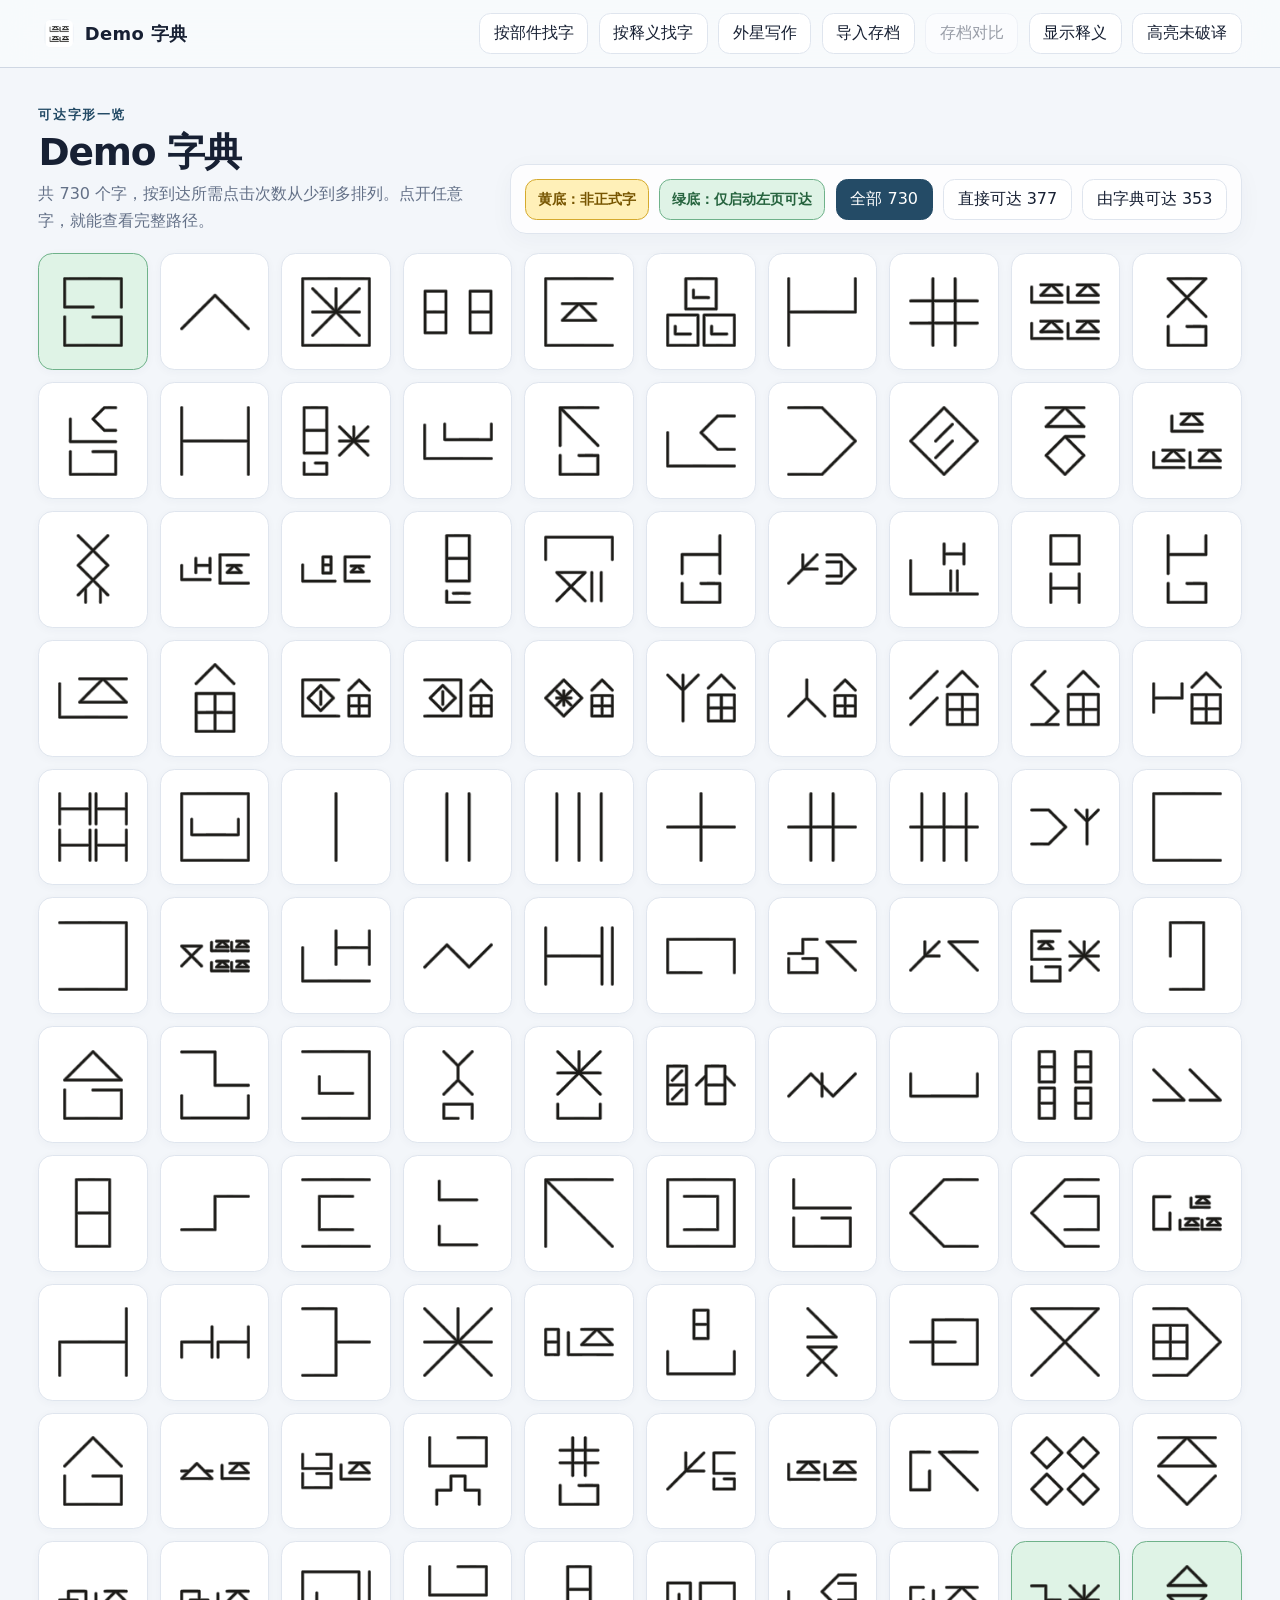
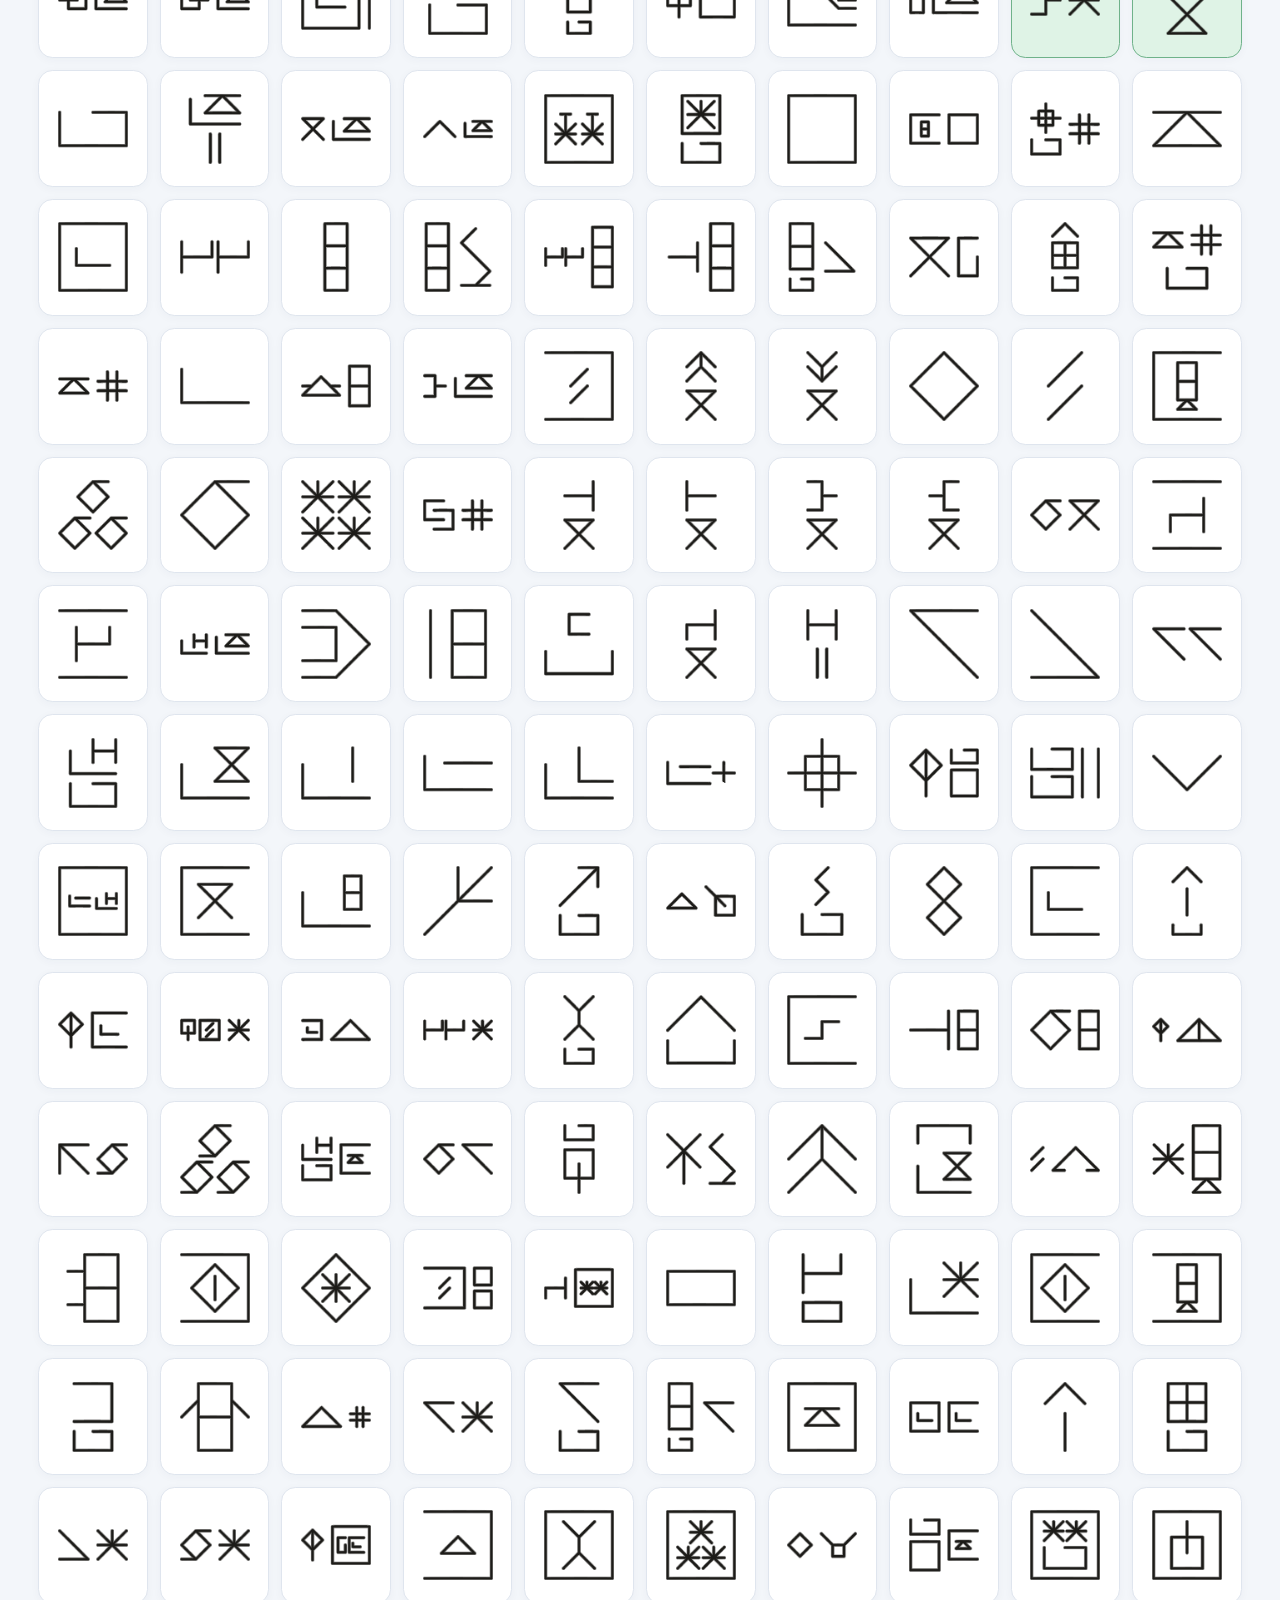
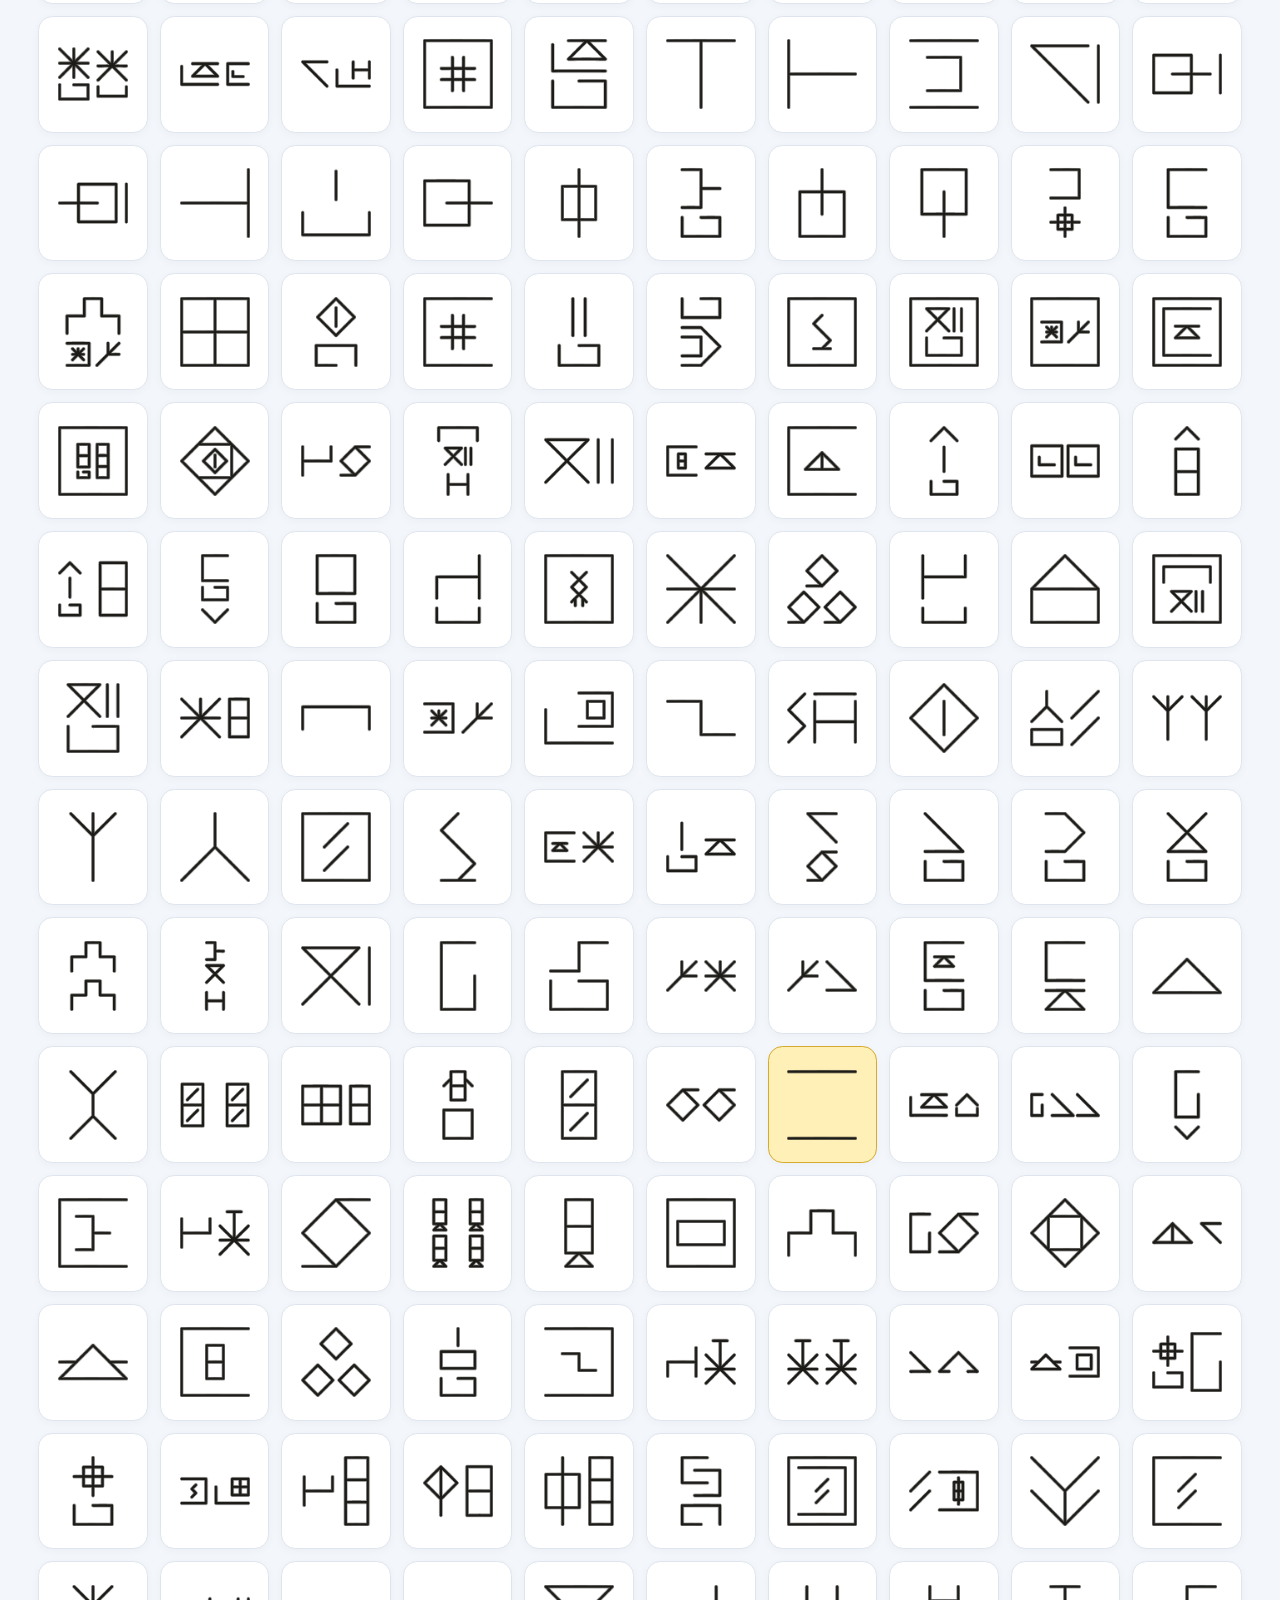
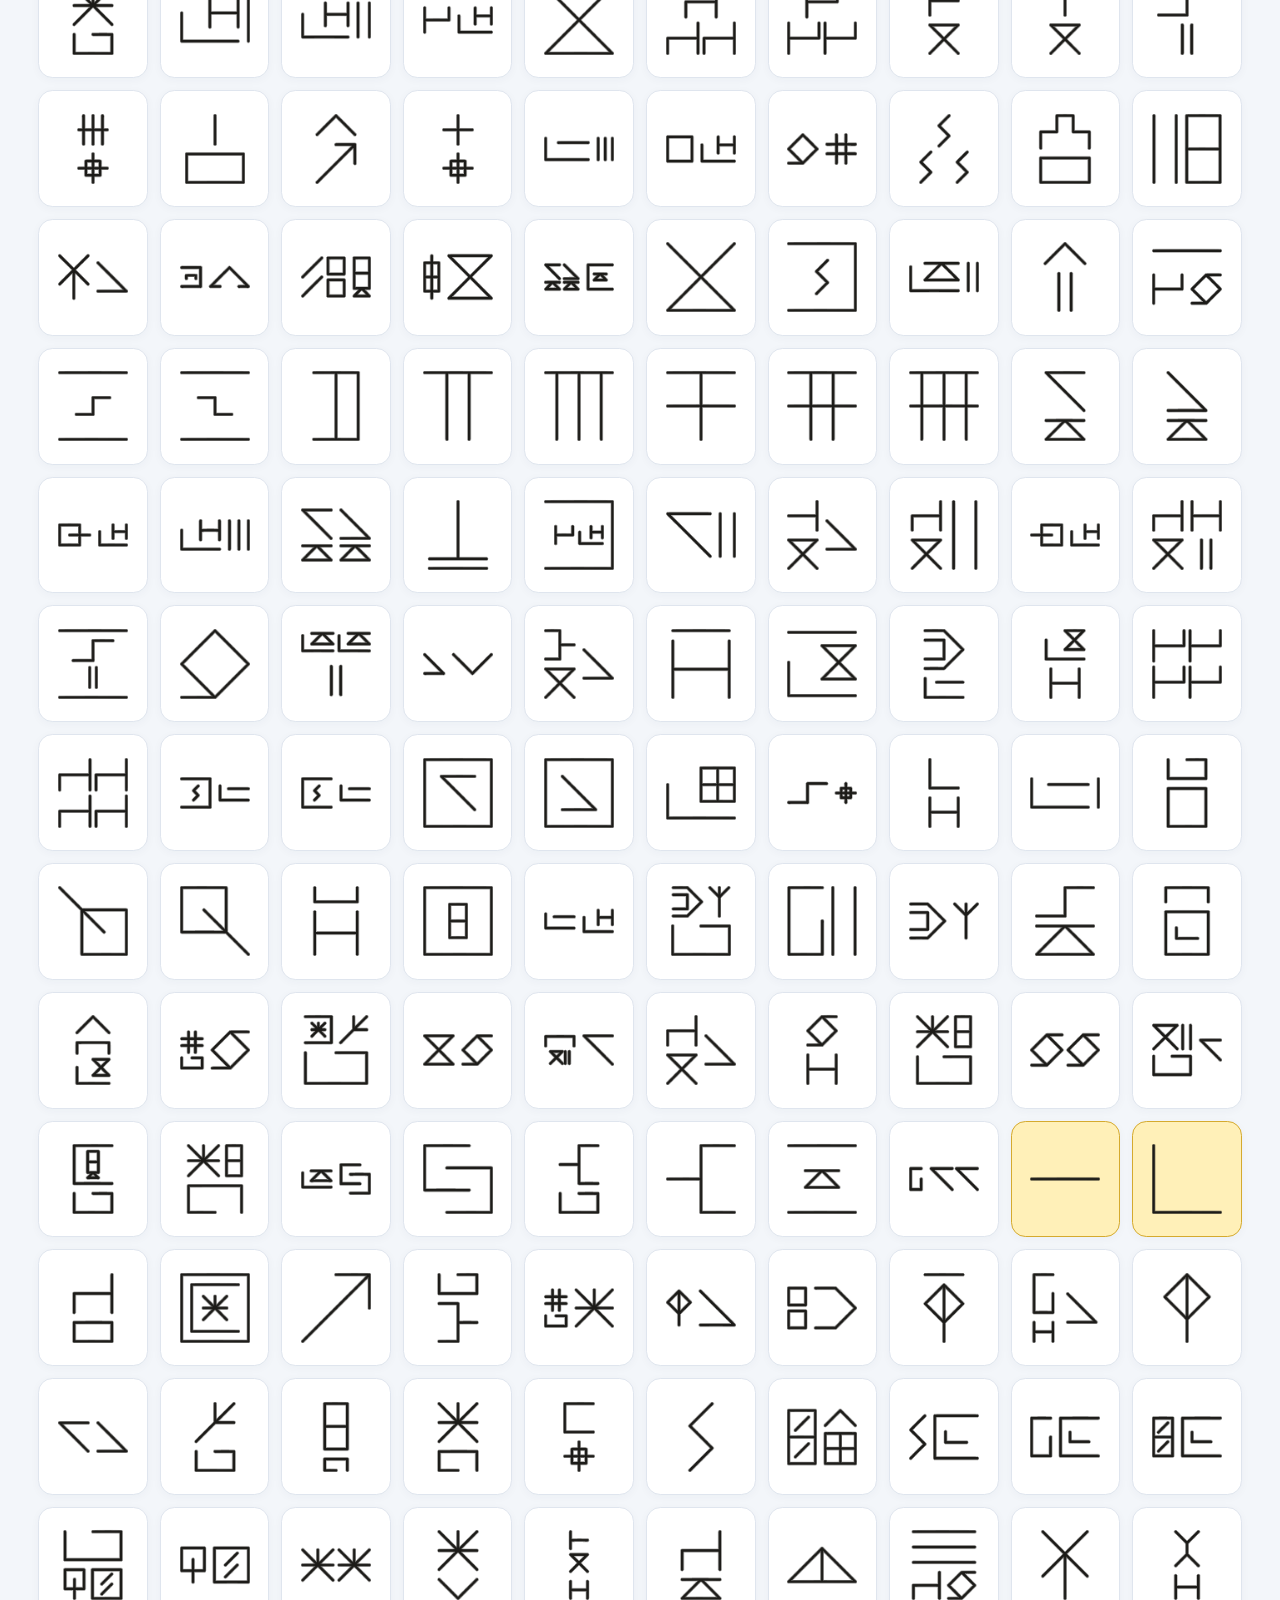
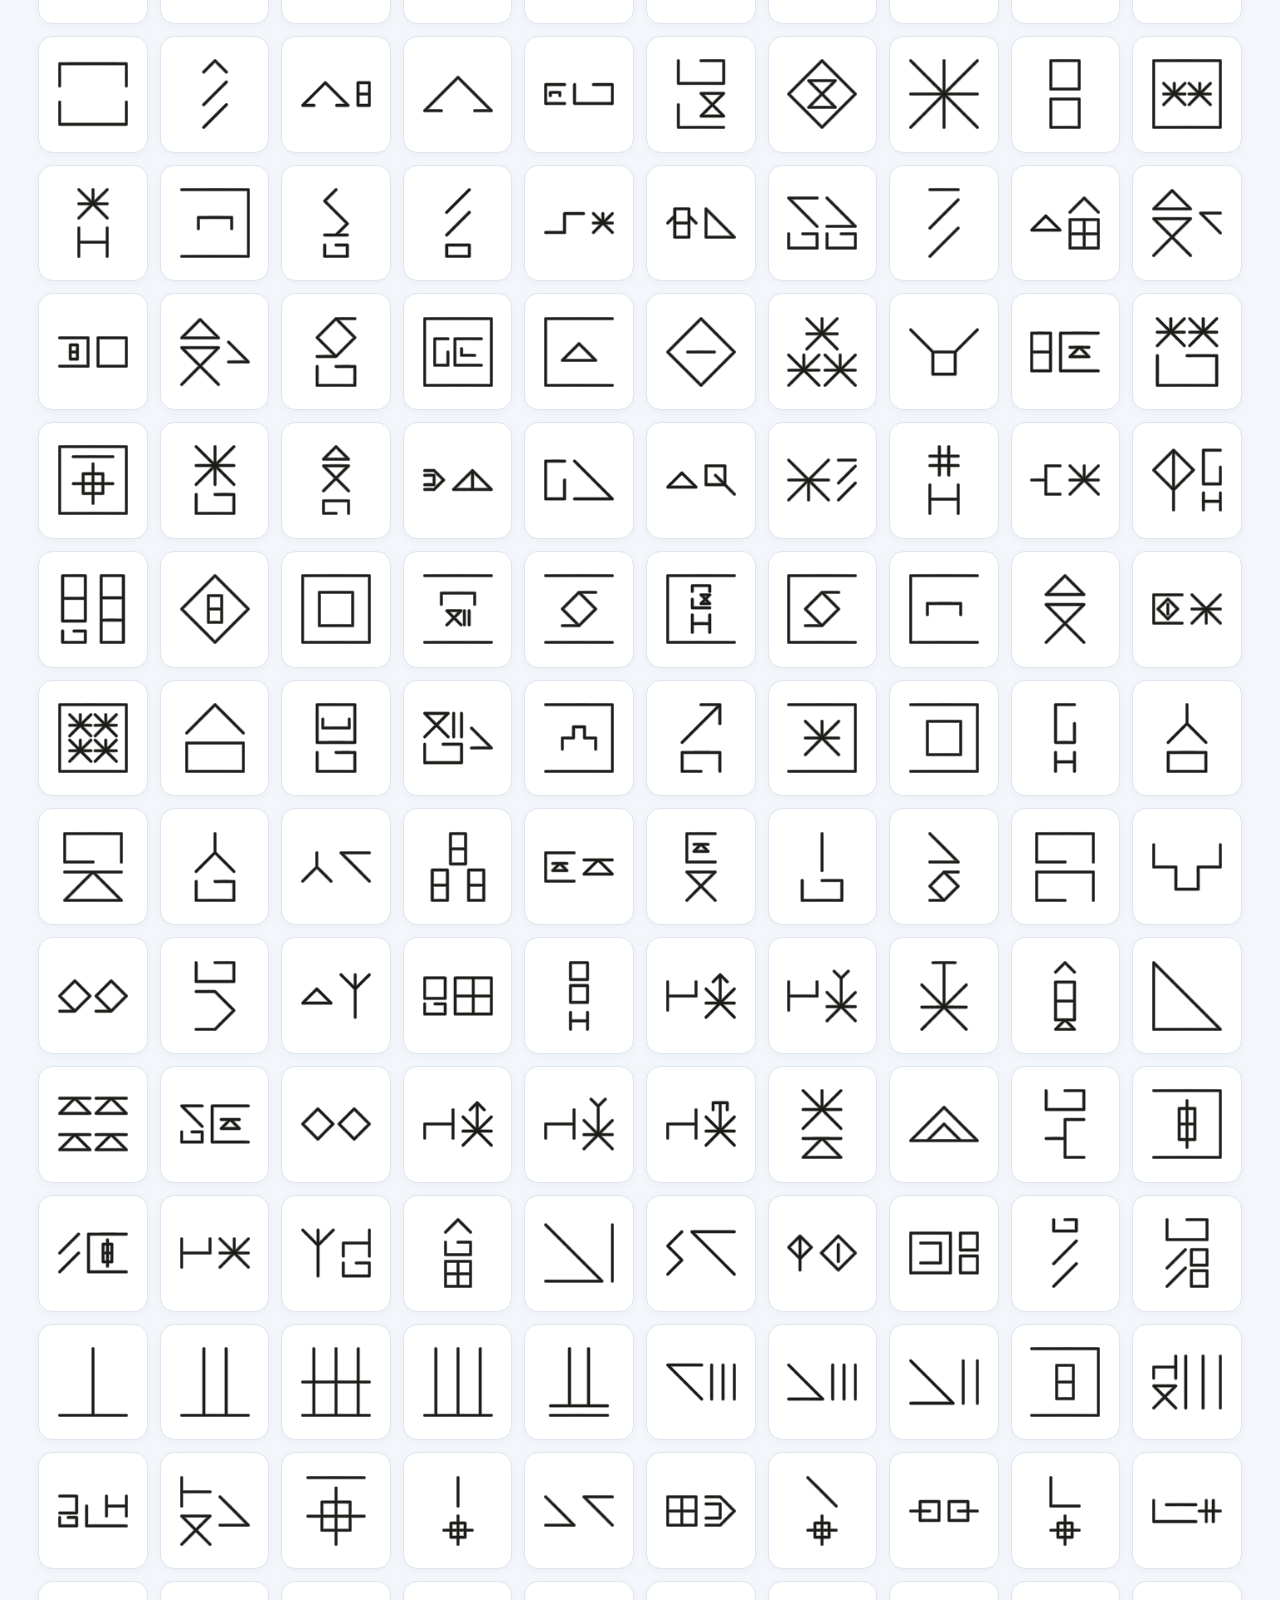
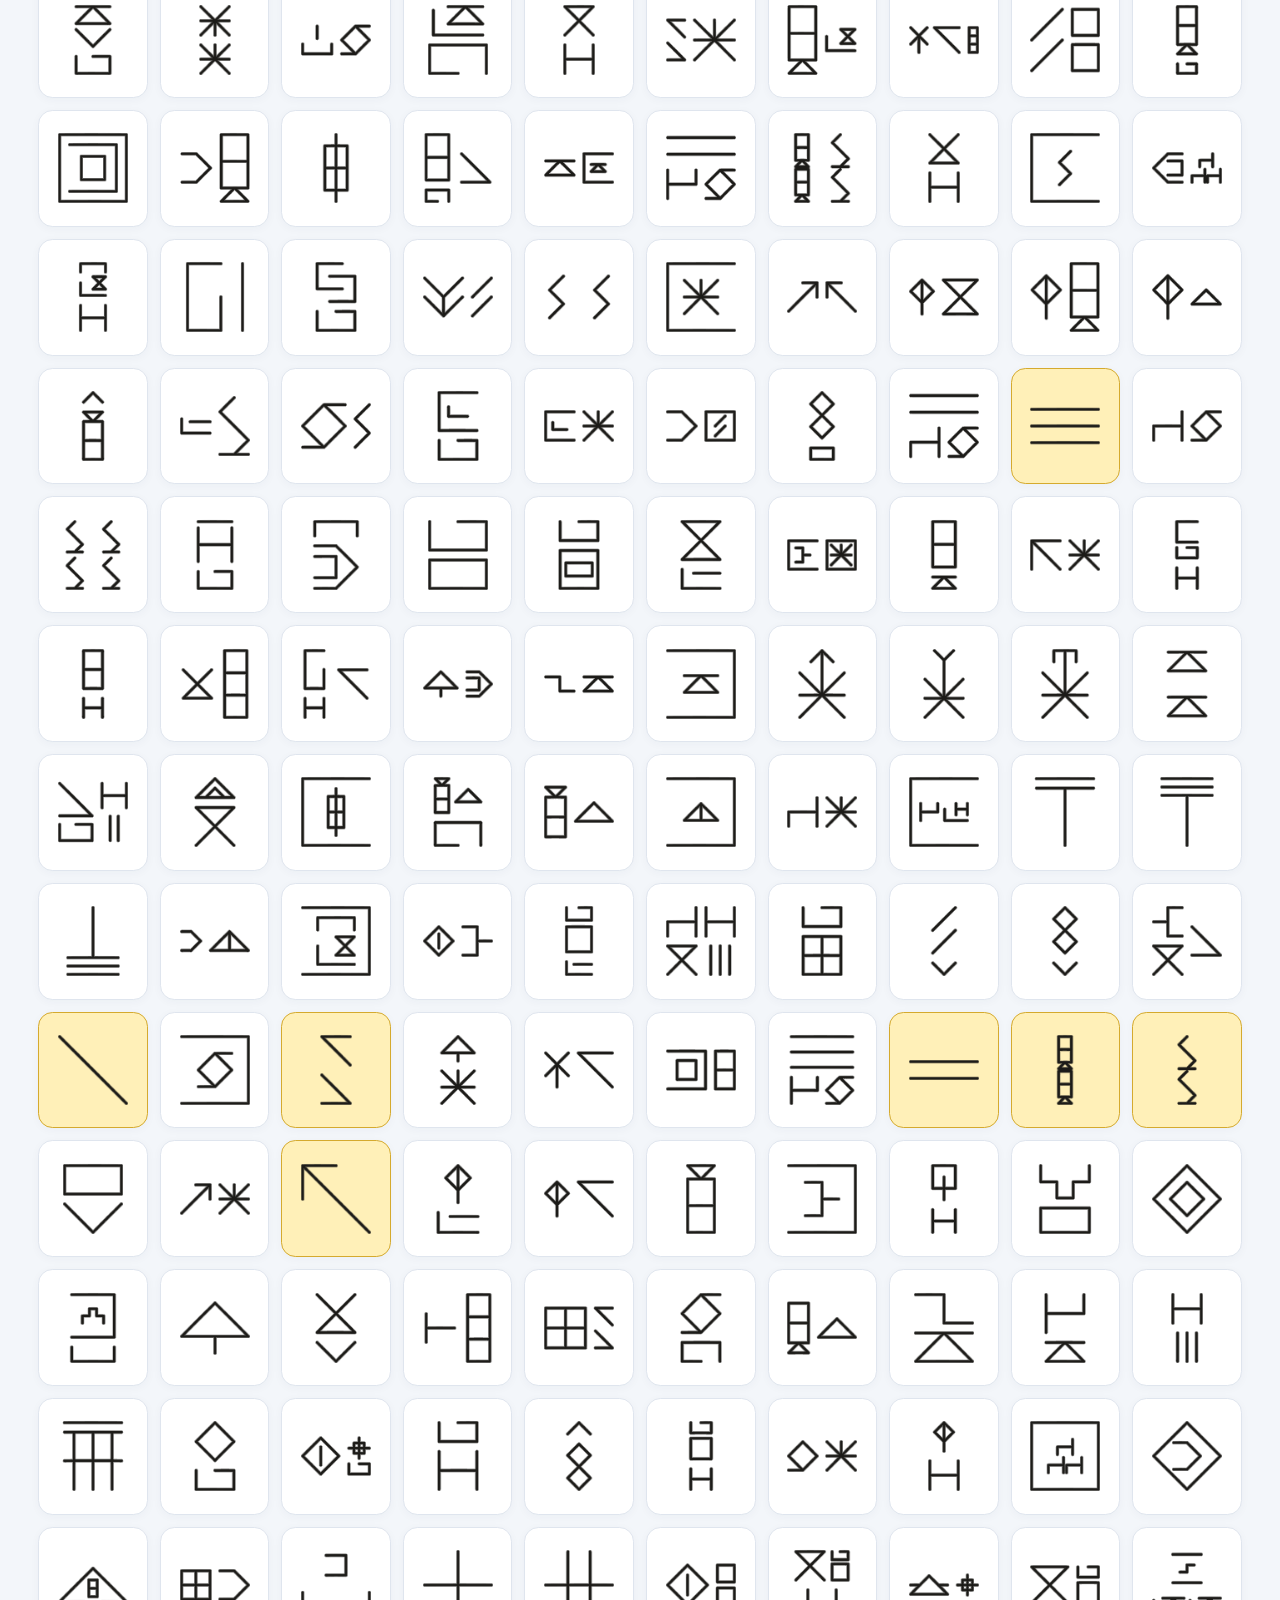
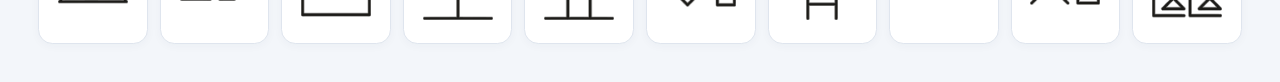
==== index.html @ 5db13fe7 "Remove obsolete dictionary notice from reachable glyph routes" ====
<!doctype html>
<html lang="zh-CN">
  <head>
    <meta charset="utf-8">
    <meta name="viewport" content="width=device-width, initial-scale=1">
    <meta name="theme-color" content="#172033">
    <meta name="description" content="浏览 Demo 中可达的字形，并查看到达每个字典页的完整点击路径。">
    <title>Demo 字典</title>
    <link rel="icon" type="image/png" href="icon.png">
    <link rel="stylesheet" href="styles.css?v=071b9f0adee3">
    <script src="app.js?v=7b1e9d6d6e0d" defer></script>
  </head>
  <body>
    <header class="app-bar">
      <button class="brand" type="button" data-action="home" aria-label="返回首页">
        <img class="brand-icon" src="icon.png" alt="" aria-hidden="true">
        <span>Demo 字典</span>
      </button>
      <div id="top-actions" class="top-actions" aria-label="页面导航"></div>
    </header>
    <section id="save-profile-controls" class="save-profile-controls" aria-label="存档选择与对比" hidden></section>
    <main id="app" tabindex="-1">
      <section class="loading-card" aria-live="polite">
        <span class="loading-mark" aria-hidden="true"></span>
        <div>
          <h1>正在整理字形</h1>
          <p>稍等一下，字典马上就好。</p>
        </div>
      </section>
    </main>
    <div id="live" class="visually-hidden" aria-live="polite"></div>
  </body>
</html>
---- styles.css ----
:root {
  color-scheme: light;
  --bg: #f3f6fa;
  --panel: #ffffff;
  --panel-subtle: #f8fafc;
  --ink: #172033;
  --muted: #637087;
  --line: #dfe5ee;
  --line-strong: #cbd4e0;
  --accent: #244b66;
  --accent-soft: #e2edf3;
  --left-bg: #f5dadd;
  --left-fg: #912f38;
  --right-bg: #d8e9f7;
  --right-fg: #245a7a;
  --not-word-bg: #fff0b8;
  --not-word-fg: #775500;
  --not-word-border: #d5aa2e;
  --startup-only-bg: #dff3e6;
  --startup-only-fg: #27643f;
  --startup-only-border: #6fb28a;
  --comparison-exact: #e4f4e7;
  --comparison-similar: #fff4c8;
  --comparison-different: #fbe4e4;
  --start-bg: #e8ebf0;
  --shadow: 0 12px 36px rgba(29, 46, 72, 0.08);
  font-family: "Microsoft YaHei UI", "PingFang SC", "Noto Sans CJK SC", system-ui, sans-serif;
  font-size: 16px;
}

* {
  box-sizing: border-box;
}

html {
  min-width: 320px;
  background: var(--bg);
}

body {
  min-height: 100vh;
  margin: 0;
  color: var(--ink);
  background:
    radial-gradient(circle at 90% -10%, rgba(75, 113, 142, 0.12), transparent 30rem),
    var(--bg);
}

button {
  font: inherit;
}

button:focus-visible,
[tabindex]:focus-visible {
  outline: 3px solid rgba(36, 75, 102, 0.35);
  outline-offset: 3px;
}

.app-bar {
  position: sticky;
  z-index: 20;
  top: 0;
  display: flex;
  min-height: 4.25rem;
  align-items: center;
  justify-content: space-between;
  gap: 1rem;
  padding: 0.75rem clamp(1rem, 3vw, 2.5rem);
  border-bottom: 1px solid rgba(203, 212, 224, 0.9);
  background: rgba(248, 250, 252, 0.92);
  backdrop-filter: blur(16px);
}

.brand {
  display: inline-flex;
  flex: 0 0 auto;
  align-items: center;
  gap: 0.7rem;
  border: 0;
  padding: 0.35rem;
  color: var(--ink);
  background: transparent;
  font-size: 1.12rem;
  font-weight: 750;
  letter-spacing: 0.02em;
  white-space: nowrap;
  cursor: pointer;
}

.top-actions {
  justify-content: flex-end;
}

.brand-icon {
  display: block;
  width: 1.85rem;
  height: 1.85rem;
  border-radius: 0.55rem;
  object-fit: cover;
}

.top-actions,
.toolbar,
.filter-group,
.legend,
.section-heading,
.detail-title-row {
  display: flex;
  align-items: center;
  flex-wrap: wrap;
  gap: 0.65rem;
}

.nav-button,
.filter-button,
.utility-button,
.clear-button {
  min-height: 2.55rem;
  border: 1px solid var(--line);
  border-radius: 0.72rem;
  padding: 0.55rem 0.85rem;
  color: var(--ink);
  background: var(--panel);
  cursor: pointer;
  transition: border-color 140ms ease, background 140ms ease, transform 140ms ease;
}

.nav-button:hover,
.filter-button:hover,
.utility-button:hover,
.clear-button:hover {
  border-color: var(--line-strong);
  background: var(--accent-soft);
}

.nav-button:active,
.filter-button:active,
.utility-button:active,
.clear-button:active,
.glyph-card:active,
.atom-button:active {
  transform: translateY(1px);
}

.nav-button:disabled {
  opacity: 0.42;
  cursor: default;
}

.nav-button[aria-pressed="true"] {
  border-color: var(--accent);
  color: white;
  background: var(--accent);
}

.undeciphered-highlight {
  border-color: #8c63b8 !important;
  background: #eadcff !important;
  box-shadow: inset 0 0 0 1px #8c63b8 !important;
}

.dictionary-glyph.occurrence-target-glyph {
  border-color: #168b7a !important;
  background: #b8f1e8 !important;
  box-shadow: inset 0 0 0 1px #168b7a !important;
}

.inline-personal-meaning {
  position: static;
  display: block;
  width: 100%;
  min-width: 0;
  max-width: 100%;
  overflow-wrap: anywhere;
  margin-top: 0.18rem;
  border: 1px solid var(--line);
  border-radius: 0.35rem;
  padding: 0.18rem 0.12rem;
  color: var(--ink);
  background: var(--panel-subtle);
  font-size: 0.68rem;
  line-height: 1.25;
  text-align: center;
}

.inline-personal-meaning.missing {
  color: var(--muted);
  opacity: 0.6;
}

.personal-meaning-part.missing {
  color: var(--muted);
  opacity: 0.6;
}

.personal-meaning-row {
  display: flex;
  min-width: 0;
  align-items: baseline;
  justify-content: center;
  gap: 0.22rem;
}

.personal-meaning-row-content {
  min-width: 0;
  overflow-wrap: anywhere;
}

.comparison-caption .personal-meaning-row + .personal-meaning-row {
  margin-top: 0.22rem;
  border-top: 1px solid var(--line);
  padding-top: 0.22rem;
}

.comparison-meaning.comparison-colored {
  background: var(--comparison-background);
}

.personal-meaning-label.comparison-colored,
.writer-candidate-caption.comparison-colored {
  width: 100%;
  border-radius: 0.35rem;
  padding: 0.18rem 0.12rem;
}

.personal-meaning-part.comparison-colored {
  border-radius: 0.2rem;
  -webkit-box-decoration-break: clone;
  box-decoration-break: clone;
}

.personal-meaning-part.comparison-colored.missing {
  opacity: 1;
}

.target-save-editor {
  display: flex;
  min-width: 0;
  align-items: center;
  gap: 0.2rem;
}

.target-save-editor .target-personal-meaning-input {
  min-width: 0;
  flex: 1;
}

.save-profile-controls {
  width: min(100%, 98rem);
  margin: 0 auto;
  padding: 0.85rem clamp(1.2rem, 3vw, 2.5rem) 0;
}

.save-profile-controls[hidden] {
  display: none;
}

.save-profile-selectors {
  display: flex;
  align-items: center;
  flex-wrap: wrap;
  gap: 0.65rem 1rem;
}

.save-profile-selector {
  display: flex;
  min-width: 0;
  align-items: center;
  gap: 0.45rem;
  color: var(--muted);
  font-size: 0.88rem;
}

.save-profile-selector > span {
  flex: 0 0 auto;
}

.save-profile-selector select {
  min-width: 0;
  width: 15rem;
  max-width: 100%;
  border: 1px solid var(--line-strong);
  border-radius: 0.55rem;
  padding: 0.52rem 0.6rem;
  color: var(--ink);
  background: var(--panel);
  font: inherit;
}

.save-profile-note {
  color: var(--muted);
  font-size: 0.82rem;
  line-height: 1.5;
}

.save-profile-status {
  margin: 0.6rem 0 0;
  color: var(--muted);
  font-size: 0.86rem;
  line-height: 1.5;
}

.save-profile-status.error {
  color: var(--left-fg);
}

.save-profile-status.warning {
  color: var(--not-word-fg);
}

.comparison-legend,
.comparison-legend-item,
.entry-color-actions,
.entry-color-custom {
  display: flex;
  align-items: center;
  flex-wrap: wrap;
  gap: 0.45rem;
}

.comparison-legend {
  gap: 0.5rem 1rem;
  margin-top: 0.7rem;
  color: var(--muted);
  font-size: 0.82rem;
}

.comparison-legend-item i {
  width: 1rem;
  height: 1rem;
  border: 1px solid rgba(23, 32, 51, 0.15);
  border-radius: 0.25rem;
}

.entry-color-control {
  display: grid;
  min-width: 0;
  gap: 0.5rem;
  border-top: 1px solid var(--line);
  padding-top: 0.85rem;
  font-size: 0.85rem;
}

.entry-color-status,
.entry-color-note {
  color: var(--muted);
  font-size: 0.8rem;
  line-height: 1.5;
}

.entry-color-note.warning {
  color: var(--not-word-fg);
}

.entry-color-swatch {
  min-height: 2.25rem;
  border: 1px solid var(--line-strong);
  border-radius: 0.55rem;
  padding: 0.4rem 0.65rem;
  color: var(--ink);
  cursor: pointer;
}

.entry-color-swatch[aria-pressed="true"] {
  border-color: var(--accent);
  box-shadow: inset 0 0 0 1px var(--accent);
}

.entry-color-picker {
  width: 2.4rem;
  height: 2.25rem;
  border: 1px solid var(--line-strong);
  border-radius: 0.5rem;
  padding: 0.15rem;
  background: var(--panel);
  cursor: pointer;
}

.entry-color-reset {
  min-height: 2.25rem;
  padding: 0.4rem 0.65rem;
}

.entry-color-reset:disabled {
  opacity: 0.45;
  cursor: default;
}

.personal-meaning-separator {
  color: var(--muted);
  opacity: 0.42;
  font-weight: 400;
}

.glyph-meaning-stack {
  display: inline-grid;
  min-width: 0;
  grid-template-rows: auto auto;
  align-items: start;
  justify-items: stretch;
  flex: 0 0 auto;
}

.atom-meaning-stack {
  width: 100%;
}

.atom-meaning-stack .atom-button {
  width: 100%;
}

.target-meaning-stack {
  width: 8.5rem;
}

.target-meaning-stack .inline-personal-meaning {
  padding-block: 0.38rem;
  font-family: inherit;
  font-size: 1.12rem;
  font-weight: 650;
}

.dictionary-meaning-stack {
  width: 3rem;
}

.dictionary-meaning-glyphs .dictionary-meaning-stack {
  width: 3.5rem;
}

.mini-meaning-stack {
  width: 2.45rem;
}

.meaning-search-form {
  display: flex;
  gap: 0.7rem;
}

.meaning-search-form input {
  min-width: 0;
  flex: 1;
  border: 1px solid var(--line-strong);
  border-radius: 0.72rem;
  padding: 0.65rem 0.8rem;
  font: inherit;
}

.writer-layout {
  display: grid;
  gap: 1.25rem;
}

.writer-editor {
  padding: clamp(0.85rem, 2vw, 1.2rem);
}

.writer-toolbar,
.writer-toolbar-actions,
.writer-ime-heading {
  display: flex;
  align-items: center;
  flex-wrap: wrap;
  gap: 0.65rem;
}

.writer-toolbar {
  justify-content: space-between;
  margin-bottom: 0.8rem;
}

.writer-toolbar-actions {
  justify-content: flex-end;
}

.writer-cursor-button {
  min-width: 2.55rem;
  padding-inline: 0.65rem;
  font-size: 1.05rem;
}

.writer-count,
.writer-ime-heading span,
.writer-candidate-status {
  color: var(--muted);
}

.writer-count {
  font-weight: 650;
}

.writer-canvas {
  display: flex;
  min-height: clamp(18rem, 46vh, 34rem);
  align-content: flex-start;
  align-items: flex-start;
  flex-wrap: wrap;
  gap: 0.55rem 0.28rem;
  overflow: auto;
  border: 1px solid var(--line-strong);
  border-radius: 0.85rem;
  padding: clamp(1rem, 2.5vw, 1.6rem);
  background:
    linear-gradient(rgba(36, 75, 102, 0.035) 1px, transparent 1px) 0 0 / 100% 4.7rem,
    var(--panel-subtle);
  cursor: text;
}

.writer-placeholder {
  align-self: center;
  margin: auto;
  color: var(--muted);
  font-size: 1.05rem;
}

.writer-glyph-token {
  display: grid;
  width: 3.6rem;
  height: 3.6rem;
  place-items: center;
}

.writer-glyph-token .glyph-image {
  width: 3.35rem;
  height: 3.35rem;
}

.writer-meaning-stack {
  width: 3.6rem;
}

.writer-meaning-stack .writer-glyph-token {
  width: 100%;
}

.writer-meaning-stack .inline-personal-meaning {
  border-color: transparent;
  background: transparent;
  font-size: 0.72rem;
}

.writer-token {
  border-radius: 0.35rem;
  cursor: text;
}

.writer-token:hover {
  outline: 1px dashed var(--line-strong);
  outline-offset: 2px;
}

.writer-space {
  width: 3.6rem;
  height: 3.6rem;
  flex: 0 0 auto;
}

.writer-line-break {
  width: 100%;
  height: 0.75rem;
  flex: 1 0 100%;
}

.writer-caret {
  width: 2px;
  height: 3.25rem;
  align-self: flex-start;
  margin: 0.18rem 0.1rem;
  background: var(--accent);
  animation: writer-caret-blink 1.1s steps(1) infinite;
}

.writer-ime {
  display: grid;
  gap: 0.75rem;
}

.writer-ime-heading {
  justify-content: space-between;
}

.writer-ime-heading h2,
.writer-candidate-status {
  margin: 0;
}

.writer-ime-heading span,
.writer-candidate-status {
  font-size: 0.88rem;
}

.writer-ime-input {
  width: 100%;
  border: 1px solid var(--line-strong);
  border-radius: 0.78rem;
  padding: 0.78rem 0.9rem;
  color: var(--ink);
  background: var(--panel-subtle);
  font: inherit;
  font-size: 1.05rem;
}

.writer-ime-input:focus {
  border-color: var(--accent);
  outline: 3px solid rgba(36, 75, 102, 0.14);
}

.writer-candidates {
  display: grid;
  grid-template-columns: repeat(auto-fill, minmax(5.7rem, 1fr));
  gap: 0.6rem;
}

.writer-candidate {
  display: grid;
  min-width: 0;
  min-height: 6.4rem;
  grid-template-rows: 4rem auto;
  place-items: center;
  gap: 0.25rem;
  border: 1px solid var(--line);
  border-radius: 0.72rem;
  padding: 0.45rem;
  color: var(--ink);
  background: var(--panel-subtle);
  cursor: pointer;
}

.writer-candidate:hover {
  border-color: var(--accent);
  background: var(--accent-soft);
}

.writer-candidate.not-word {
  border-color: var(--not-word-border);
  background: var(--not-word-bg);
}

.writer-candidate.startup-only {
  border-color: var(--startup-only-border);
  background: var(--startup-only-bg);
}

.writer-candidate .glyph-image {
  width: 3.75rem;
  height: 3.75rem;
}

.writer-candidate > span:last-child {
  width: 100%;
  overflow: hidden;
  font-size: 0.78rem;
  line-height: 1.2;
  text-align: center;
  text-overflow: ellipsis;
  white-space: nowrap;
}

.writer-candidate > .writer-candidate-caption {
  overflow: visible;
  white-space: normal;
}

@keyframes writer-caret-blink {
  50% { opacity: 0; }
}

.page-shell {
  width: min(100%, 98rem);
  margin: 0 auto;
  padding: clamp(1.2rem, 3vw, 2.5rem);
}

.home-heading {
  display: grid;
  grid-template-columns: minmax(15rem, 1fr) auto;
  align-items: end;
  gap: 1rem 2rem;
  margin-bottom: 1.2rem;
}

.eyebrow {
  margin: 0 0 0.35rem;
  color: var(--accent);
  font-size: 0.82rem;
  font-weight: 800;
  letter-spacing: 0.12em;
  text-transform: uppercase;
}

h1,
h2,
p {
  margin-top: 0;
}

h1 {
  margin-bottom: 0.3rem;
  font-size: clamp(1.55rem, 3vw, 2.35rem);
  line-height: 1.2;
  letter-spacing: -0.03em;
}

h2 {
  margin-bottom: 0;
  font-size: 1.15rem;
  line-height: 1.35;
}

.summary,
.muted,
.result-note,
.detail-subtitle {
  color: var(--muted);
  line-height: 1.7;
}

.summary {
  margin-bottom: 0;
}

.toolbar {
  justify-content: space-between;
  padding: 0.85rem;
  border: 1px solid var(--line);
  border-radius: 1rem;
  background: rgba(255, 255, 255, 0.82);
  box-shadow: 0 6px 24px rgba(29, 46, 72, 0.04);
}

.save-controls {
  display: flex;
  align-items: center;
  flex-wrap: wrap;
  gap: 0.65rem;
}

.save-import-status {
  margin: -0.35rem 0 1rem;
  border: 1px solid var(--line);
  border-radius: 0.8rem;
  padding: 0.7rem 0.9rem;
  color: var(--muted);
  background: var(--panel);
  line-height: 1.55;
}

.save-import-status.success {
  border-color: var(--startup-only-border);
  color: var(--startup-only-fg);
  background: var(--startup-only-bg);
}

.save-import-status.warning {
  border-color: var(--not-word-border);
  color: var(--not-word-fg);
  background: var(--not-word-bg);
}

.save-import-status.error {
  border-color: rgba(145, 47, 56, 0.35);
  color: var(--left-fg);
  background: var(--left-bg);
}

.save-progress {
  display: grid;
  grid-template-columns: auto minmax(10rem, 1fr) auto;
  align-items: center;
  gap: 0.8rem 1rem;
  margin: -0.35rem 0 1rem;
  border: 1px solid var(--line);
  border-radius: 0.8rem;
  padding: 0.75rem 0.9rem;
  color: var(--ink);
  background: var(--panel);
}

.undeciphered-filter-button {
  white-space: nowrap;
}

.undeciphered-filter-button[aria-pressed="true"] {
  border-color: #8c63b8;
  color: #56317e;
  background: #eadcff;
}

.save-progress progress {
  width: 100%;
  height: 0.75rem;
  overflow: hidden;
  border: 0;
  border-radius: 999px;
  accent-color: var(--accent);
}

.save-progress progress::-webkit-progress-bar {
  border-radius: 999px;
  background: var(--panel-subtle);
}

.save-progress progress::-webkit-progress-value {
  border-radius: 999px;
  background: var(--accent);
}

.utility-button {
  color: var(--accent);
  font-weight: 700;
}

.filter-button[aria-pressed="true"] {
  border-color: var(--accent);
  color: white;
  background: var(--accent);
}

.glyph-grid {
  display: grid;
  grid-template-columns: repeat(auto-fill, minmax(6.6rem, 1fr));
  gap: 0.75rem;
  margin-top: 1rem;
}

.glyph-card {
  display: grid;
  min-height: 7.3rem;
  place-items: center;
  border: 1px solid var(--line);
  border-radius: 0.9rem;
  padding: 0.65rem;
  background: var(--panel);
  cursor: pointer;
  box-shadow: 0 2px 10px rgba(29, 46, 72, 0.035);
  transition: border-color 140ms ease, box-shadow 140ms ease, transform 140ms ease;
}

.glyph-card:hover {
  border-color: #9eacbd;
  box-shadow: 0 9px 22px rgba(29, 46, 72, 0.09);
  transform: translateY(-2px);
}

.glyph-card.not-word {
  border-color: var(--not-word-border);
  background: var(--not-word-bg);
}

.glyph-card.not-word:hover {
  border-color: #b78916;
  box-shadow: 0 9px 22px rgba(119, 85, 0, 0.14);
}

.glyph-card.startup-only {
  border-color: var(--startup-only-border);
  background: var(--startup-only-bg);
}

.glyph-card.startup-only:hover {
  border-color: #43845e;
  box-shadow: 0 9px 22px rgba(39, 100, 63, 0.14);
}

.not-word-key {
  display: inline-flex;
  min-height: 2.55rem;
  align-items: center;
  border: 1px solid var(--not-word-border);
  border-radius: 0.72rem;
  padding: 0.5rem 0.75rem;
  color: var(--not-word-fg);
  background: var(--not-word-bg);
  font-size: 0.9rem;
  font-weight: 700;
  white-space: nowrap;
}

.startup-only-key {
  display: inline-flex;
  min-height: 2.55rem;
  align-items: center;
  border: 1px solid var(--startup-only-border);
  border-radius: 0.72rem;
  padding: 0.5rem 0.75rem;
  color: var(--startup-only-fg);
  background: var(--startup-only-bg);
  font-size: 0.9rem;
  font-weight: 700;
  white-space: nowrap;
}

.glyph-image {
  display: block;
  width: 100%;
  height: 100%;
  background-image: url("glyph-atlas.png?v=2ecd66c32cf8");
  background-repeat: no-repeat;
  image-rendering: auto;
}

.glyph-card .glyph-image {
  width: 5rem;
  height: 5rem;
}

.glyph-card.shows-personal-meaning {
  grid-template-rows: 5rem auto;
  gap: 0.3rem;
  min-height: 9.35rem;
}

.personal-meaning-label {
  max-width: 100%;
  color: var(--ink);
  font-size: 0.84rem;
  line-height: 1.3;
  overflow-wrap: anywhere;
  text-align: center;
}

.personal-meaning-label.missing {
  color: var(--muted);
  font-size: 1.25rem;
  opacity: 0.45;
}

.search-layout {
  display: grid;
  gap: 1.5rem;
}

.section-card,
.detail-hero,
.path-panel,
.loading-card,
.error-card {
  border: 1px solid var(--line);
  border-radius: 1rem;
  background: var(--panel);
  box-shadow: var(--shadow);
}

.section-card,
.path-panel {
  padding: clamp(1rem, 2vw, 1.45rem);
}

.section-heading {
  justify-content: space-between;
  margin-bottom: 0.9rem;
}

.result-keys {
  display: flex;
  flex-wrap: wrap;
  justify-content: flex-end;
  gap: 0.65rem;
  margin-left: auto;
}

.selection-count {
  margin-right: auto;
  color: var(--muted);
}

.palette-actions {
  display: flex;
  align-items: center;
  gap: 0.65rem;
}

.toggle-option {
  display: inline-flex;
  min-height: 2.55rem;
  align-items: center;
  gap: 0.5rem;
  border: 1px solid var(--line);
  border-radius: 0.72rem;
  padding: 0.45rem 0.75rem;
  color: var(--ink);
  background: var(--panel-subtle);
  cursor: pointer;
  user-select: none;
}

.toggle-option:hover {
  border-color: var(--line-strong);
  background: var(--accent-soft);
}

.toggle-option input {
  width: 1.05rem;
  height: 1.05rem;
  margin: 0;
  accent-color: var(--accent);
}

.component-subheading {
  display: flex;
  align-items: center;
  justify-content: space-between;
  gap: 1rem;
  margin: 1.35rem 0 0.8rem;
  border-top: 1px solid var(--line);
  padding-top: 1.15rem;
}

.component-subheading h3 {
  margin: 0;
  color: var(--ink);
  font-size: 1.05rem;
}

.single-number-toggle {
  min-height: 2.3rem;
  padding: 0.38rem 0.72rem;
}

.single-use-grid {
  border-radius: 0.85rem;
  padding: 0.75rem;
  background: var(--panel-subtle);
}

.atom-grid {
  display: grid;
  grid-template-columns: repeat(auto-fill, minmax(4.25rem, 1fr));
  gap: 0.55rem;
}

.atom-button {
  position: relative;
  display: grid;
  min-height: 4.4rem;
  place-items: center;
  border: 2px solid transparent;
  border-radius: 0.72rem;
  padding: 0.45rem;
  background: var(--panel-subtle);
  cursor: pointer;
}

.atom-button:hover {
  border-color: var(--line-strong);
}

.atom-button[aria-pressed="true"] {
  border-color: var(--accent);
  background: var(--accent-soft);
}

.atom-button.not-word {
  border-color: var(--not-word-border);
  background: var(--not-word-bg);
}

.atom-button.not-word[aria-pressed="true"] {
  border-color: var(--accent);
  background: var(--not-word-bg);
  box-shadow: inset 0 0 0 1px var(--accent);
}

.atom-button.startup-only {
  border-color: var(--startup-only-border);
  background: var(--startup-only-bg);
}

.atom-button.startup-only[aria-pressed="true"] {
  border-color: var(--accent);
  background: var(--startup-only-bg);
  box-shadow: inset 0 0 0 1px var(--accent);
}

.atom-button .glyph-image {
  width: 3rem;
  height: 3rem;
}

.atom-button.has-transform-variant {
  overflow: hidden;
  padding: 0;
  isolation: isolate;
}

.atom-button.has-transform-variant::after {
  content: "";
  position: absolute;
  z-index: 2;
  top: 50%;
  left: 50%;
  width: 125%;
  border-top: 1.5px solid var(--line-strong);
  transform: translate(-50%, -50%) rotate(-45deg);
  pointer-events: none;
}

.atom-variant-glyph {
  position: absolute;
  z-index: 1;
  display: grid;
  width: 2.25rem;
  height: 2.25rem;
  place-items: center;
  border: 1px solid transparent;
  border-radius: 0.42rem;
}

.atom-variant-glyph.primary {
  top: 0.08rem;
  left: 0.08rem;
}

.atom-variant-glyph.secondary {
  right: 0.08rem;
  bottom: 0.08rem;
}

.atom-variant-glyph.not-word {
  border-color: var(--not-word-border);
  background: var(--not-word-bg);
}

.atom-variant-glyph.startup-only {
  border-color: var(--startup-only-border);
  background: var(--startup-only-bg);
}

.atom-button.has-transform-variant .atom-variant-glyph .glyph-image {
  width: 2rem;
  height: 2rem;
}

.empty-results {
  display: grid;
  min-height: 9rem;
  place-items: center;
  border: 1px dashed var(--line-strong);
  border-radius: 0.9rem;
  color: var(--muted);
  text-align: center;
}

.detail-shell {
  display: grid;
  gap: 1rem;
}

.detail-title-row {
  justify-content: space-between;
  align-items: flex-end;
}

.path-length {
  border: 1px solid var(--line);
  border-radius: 999px;
  padding: 0.48rem 0.8rem;
  color: var(--muted);
  background: var(--panel);
  white-space: nowrap;
}

.path-length strong {
  color: var(--ink);
  font-size: 1.08rem;
}

.detail-hero {
  display: grid;
  grid-template-columns: 8.5rem 1fr;
  align-items: center;
  gap: clamp(1rem, 3vw, 2rem);
  padding: clamp(1rem, 3vw, 1.7rem);
}

.target-glyph {
  position: relative;
  display: grid;
  width: 8.5rem;
  height: 8.5rem;
  place-items: center;
  border-radius: 0.9rem;
  background: var(--panel-subtle);
}

.target-glyph .glyph-image {
  width: 7rem;
  height: 7rem;
}

.detail-subtitle {
  max-width: 42rem;
  margin-bottom: 0;
}

.detail-dictionary-summary {
  display: grid;
  min-width: 0;
  gap: 0.85rem;
}

.detail-dictionary-meta {
  padding-bottom: 0.75rem;
}

.detail-dictionary-meaning {
  min-height: 3.5rem;
}

.dictionary-panel h2 {
  margin-bottom: 1rem;
}

.personal-meaning-heading {
  display: flex;
  align-items: baseline;
  justify-content: space-between;
  gap: 0.8rem;
  margin-bottom: 0.8rem;
}

.personal-save-note {
  color: var(--muted);
  font-size: 0.84rem;
  text-align: right;
}

.personal-save-note.error {
  color: var(--left-fg);
}

.personal-meaning-editor {
  width: 100%;
  min-height: 6rem;
  resize: vertical;
  border: 1px solid var(--line-strong);
  border-radius: 0.78rem;
  padding: 0.8rem 0.9rem;
  color: var(--ink);
  background: var(--panel-subtle);
  font: inherit;
  line-height: 1.6;
}

.personal-meaning-editor:focus {
  border-color: var(--accent);
  outline: 3px solid var(--accent-soft);
}

.personal-meaning-editor::placeholder {
  color: var(--muted);
  font-size: 1.4rem;
  opacity: 0.42;
}

.dictionary-meta {
  display: flex;
  align-items: center;
  flex-wrap: wrap;
  gap: 0.8rem 2rem;
  padding-bottom: 1rem;
  border-bottom: 1px solid var(--line);
}

.dictionary-field,
.dictionary-inline-glyphs,
.dictionary-meaning,
.dictionary-meaning-glyphs {
  display: flex;
  align-items: center;
}

.dictionary-field {
  gap: 0.35rem;
}

.dictionary-inline-glyphs {
  gap: 0.15rem;
}

.dictionary-meaning {
  align-items: flex-start;
  gap: 0.5rem;
  margin-top: 1rem;
}

.dictionary-meaning > strong {
  flex: 0 0 auto;
  padding-top: 0.65rem;
}

.dictionary-meaning-glyphs {
  flex-wrap: wrap;
  gap: 0.35rem;
}

.dictionary-glyph {
  position: relative;
  display: inline-grid;
  width: 3rem;
  height: 3rem;
  flex: 0 0 auto;
  place-items: center;
  border: 1px solid transparent;
  border-radius: 0.55rem;
  padding: 0.2rem;
  color: var(--accent);
  background: var(--panel-subtle);
  cursor: pointer;
}

.dictionary-glyph:hover {
  border-color: var(--line-strong);
  background: var(--accent-soft);
}

.dictionary-glyph .glyph-image {
  width: 2.5rem;
  height: 2.5rem;
}

.dictionary-meaning-glyphs .dictionary-glyph {
  width: 3.5rem;
  height: 3.5rem;
}

.dictionary-meaning-glyphs .dictionary-glyph .glyph-image {
  width: 3rem;
  height: 3rem;
}

.dictionary-literal {
  display: inline-flex;
  min-height: 2.5rem;
  align-items: center;
  border-radius: 0.5rem;
  padding: 0.3rem 0.5rem;
  color: var(--muted);
  background: var(--panel-subtle);
  font-weight: 700;
}

.dictionary-separator {
  color: var(--muted);
  font-weight: 700;
}

.dictionary-empty {
  color: var(--muted);
}

.legend {
  margin: 0.35rem 0 1.25rem;
  color: var(--muted);
}

.legend-item {
  display: inline-flex;
  align-items: center;
  gap: 0.42rem;
  border-radius: 999px;
  padding: 0.38rem 0.65rem;
  font-size: 0.9rem;
  font-weight: 700;
}

.legend-item.left {
  color: var(--left-fg);
  background: var(--left-bg);
}

.legend-item.right {
  color: var(--right-fg);
  background: var(--right-bg);
}

.legend-dot {
  width: 0.55rem;
  height: 0.55rem;
  border-radius: 50%;
  background: currentColor;
}

.path-flow {
  display: flex;
  align-items: center;
  flex-wrap: wrap;
  gap: 0.65rem;
}

.path-arrow {
  color: #8995a7;
  font-size: 1.25rem;
  line-height: 1;
}

.path-chip {
  display: inline-flex;
  min-height: 3.45rem;
  align-items: center;
  justify-content: center;
  gap: 0.25rem;
  border: 1px solid transparent;
  border-radius: 0.78rem;
  padding: 0.55rem 0.72rem;
  font-weight: 750;
}

.path-chip.start {
  border-color: var(--line-strong);
  color: var(--ink);
  background: var(--start-bg);
}

.path-chip.left {
  border-color: rgba(145, 47, 56, 0.25);
  color: var(--left-fg);
  background: var(--left-bg);
}

.path-chip.right {
  border-color: rgba(36, 90, 122, 0.25);
  color: var(--right-fg);
  background: var(--right-bg);
}

.mini-glyph {
  position: relative;
  display: inline-grid;
  width: 2.45rem;
  height: 2.45rem;
  place-items: center;
  border: 0;
  border-radius: 0.42rem;
  padding: 0.12rem;
  color: inherit;
  background: transparent;
  cursor: pointer;
}

.mini-glyph:hover {
  outline: 2px solid currentColor;
  outline-offset: 1px;
}

.mini-glyph .glyph-image {
  width: 2.15rem;
  height: 2.15rem;
}


.path-text {
  min-width: 1ch;
  padding: 0 0.12rem;
}

.completion-note {
  display: inline-flex;
  align-items: center;
  gap: 0.55rem;
  margin-top: 1rem;
  border-radius: 0.75rem;
  padding: 0.72rem 0.9rem;
  color: var(--accent);
  background: var(--accent-soft);
  font-weight: 750;
}

.completion-note::before {
  width: 0.58rem;
  height: 0.58rem;
  border-radius: 50%;
  background: var(--accent);
  content: "";
}

.occurrences-panel {
  display: grid;
  gap: 1rem;
}

.occurrences-heading {
  margin-bottom: 0;
}

.occurrences-heading .selection-count {
  margin-right: 0;
  margin-left: auto;
}

.occurrences-note {
  margin: -0.25rem 0 0;
  color: var(--muted);
}

.occurrences-list {
  display: grid;
  gap: 0.85rem;
}

.occurrence-card {
  overflow: hidden;
  border: 1px solid var(--line);
  border-radius: 0.9rem;
  background: var(--panel-subtle);
}

.occurrence-sentence-row {
  display: flex;
  align-items: center;
  min-height: 4.7rem;
  background: var(--panel);
}

.occurrence-sentence {
  min-width: 0;
  flex: 1 1 auto;
  padding: 0.8rem 0.9rem;
}

.occurrence-toggle {
  display: grid;
  width: 2.25rem;
  height: 2.25rem;
  flex: 0 0 auto;
  place-items: center;
  margin-right: 0.8rem;
  border: 1px solid var(--line-strong);
  border-radius: 50%;
  padding: 0;
  color: var(--accent);
  background: var(--panel-subtle);
  font: inherit;
  font-size: 1.35rem;
  font-weight: 700;
  line-height: 1;
  cursor: pointer;
}

.occurrence-toggle:hover {
  border-color: var(--accent);
  background: var(--accent-soft);
}

.occurrence-toggle:focus-visible {
  outline: 3px solid var(--accent-soft);
  outline-offset: 2px;
}

.occurrence-sources {
  display: grid;
  border-top: 1px solid var(--line);
  background: var(--panel-subtle);
}

.occurrence-sources[hidden] {
  display: none;
}

.occurrence-source {
  display: flex;
  align-items: center;
  flex-wrap: wrap;
  gap: 0.45rem 0.65rem;
  padding: 0.75rem 0.9rem 0.85rem;
  color: var(--muted);
}

.occurrence-source + .occurrence-source {
  border-top: 1px dashed var(--line-strong);
}

.occurrence-source-position {
  border-radius: 999px;
  padding: 0.25rem 0.55rem;
  color: var(--accent);
  background: var(--accent-soft);
  font-size: 0.82rem;
  font-weight: 750;
}

.occurrence-source-type {
  color: var(--ink);
  font-weight: 700;
}

.occurrence-source > .path-flow {
  flex-basis: 100%;
  margin-top: 0.25rem;
}

.occurrences-more {
  justify-self: center;
}

.loading-card,
.error-card {
  display: flex;
  width: min(34rem, calc(100% - 2rem));
  align-items: center;
  gap: 1rem;
  margin: 5rem auto;
  padding: 1.3rem;
}

.loading-card h1,
.error-card h1 {
  font-size: 1.25rem;
}

.loading-card p,
.error-card p {
  margin-bottom: 0;
  color: var(--muted);
}

.loading-mark {
  width: 2rem;
  height: 2rem;
  flex: 0 0 auto;
  border: 3px solid var(--line);
  border-top-color: var(--accent);
  border-radius: 50%;
  animation: spin 900ms linear infinite;
}

.visually-hidden {
  position: absolute;
  width: 1px;
  height: 1px;
  padding: 0;
  margin: -1px;
  overflow: hidden;
  clip: rect(0, 0, 0, 0);
  white-space: nowrap;
  border: 0;
}

@keyframes spin {
  to { transform: rotate(360deg); }
}

@media (max-width: 760px) {
  .app-bar {
    align-items: flex-start;
    padding: 0.65rem 0.8rem;
  }

  .brand {
    padding-top: 0.45rem;
  }

  .top-actions {
    justify-content: flex-end;
  }

  .nav-button {
    min-height: 2.4rem;
    padding: 0.48rem 0.65rem;
  }

  .page-shell {
    padding: 1rem;
  }

  .home-heading {
    grid-template-columns: 1fr;
    align-items: start;
  }

  .toolbar {
    align-items: stretch;
  }

  .save-controls {
    align-items: stretch;
  }

  .save-progress {
    grid-template-columns: 1fr;
  }

  .filter-group {
    display: grid;
    width: 100%;
    grid-template-columns: repeat(3, 1fr);
  }

  .filter-button {
    padding-inline: 0.45rem;
  }

  .glyph-grid {
    grid-template-columns: repeat(auto-fill, minmax(5.35rem, 1fr));
    gap: 0.55rem;
  }

  .glyph-card {
    min-height: 6rem;
    padding: 0.45rem;
  }

  .glyph-card .glyph-image {
    width: 4.25rem;
    height: 4.25rem;
  }

  .glyph-card.shows-personal-meaning {
    grid-template-rows: 4.25rem auto;
    min-height: 8.5rem;
  }

  .detail-hero {
    grid-template-columns: 5.5rem 1fr;
  }

  .target-glyph {
    width: 5.5rem;
    height: 5.5rem;
  }

  .target-meaning-stack {
    width: 5.5rem;
  }

  .target-glyph .glyph-image {
    width: 4.8rem;
    height: 4.8rem;
  }

  .writer-toolbar {
    align-items: flex-start;
    flex-direction: column;
  }

  .writer-toolbar-actions {
    width: 100%;
    justify-content: flex-start;
  }

  .writer-canvas {
    min-height: 15rem;
    padding: 0.8rem;
  }

  .writer-candidates {
    grid-template-columns: repeat(auto-fill, minmax(5rem, 1fr));
  }
}

@media (max-width: 460px) {
  .brand > span:last-child {
    display: none;
  }

  .detail-title-row {
    align-items: flex-start;
    flex-direction: column;
  }

  .detail-hero {
    grid-template-columns: 1fr;
  }

  .target-glyph {
    width: 100%;
  }

  .target-meaning-stack {
    width: 100%;
  }
}

@media (prefers-reduced-motion: reduce) {
  *,
  *::before,
  *::after {
    scroll-behavior: auto !important;
    animation-duration: 0.01ms !important;
    animation-iteration-count: 1 !important;
    transition-duration: 0.01ms !important;
  }
}
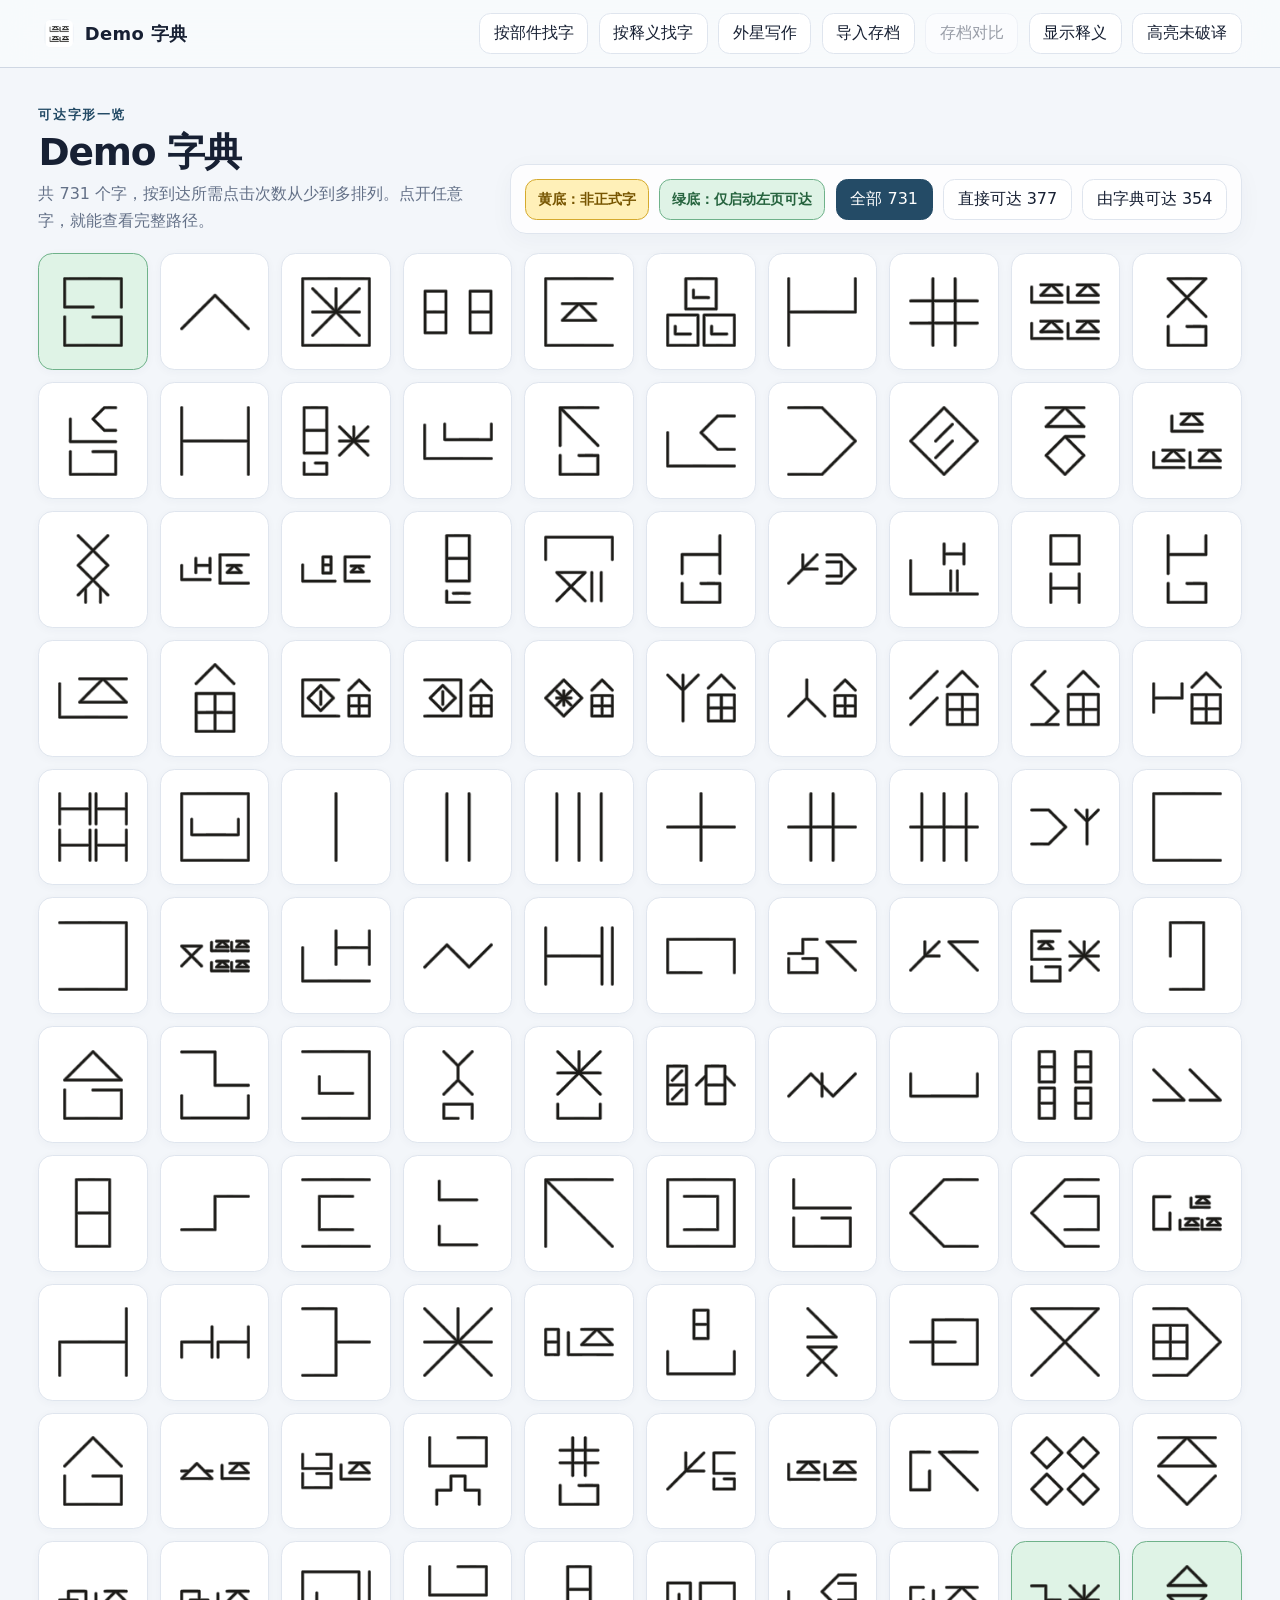
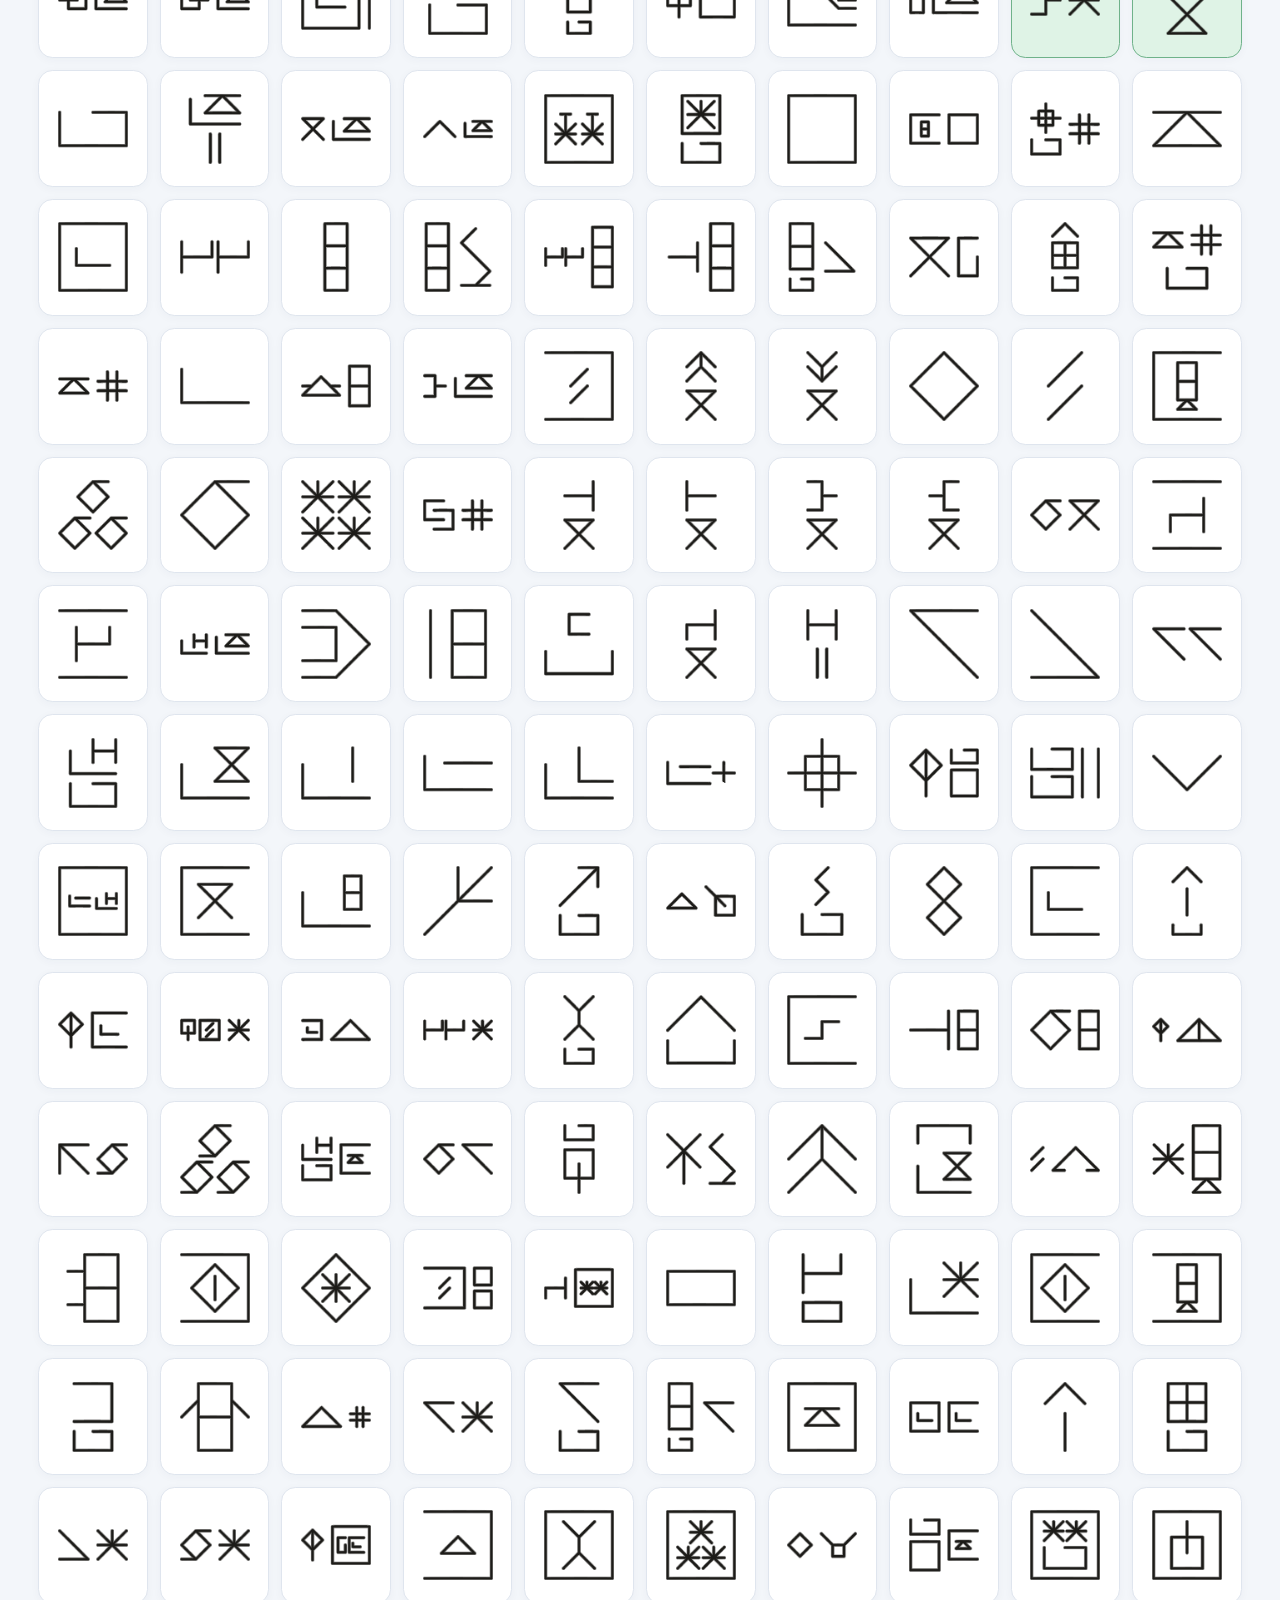
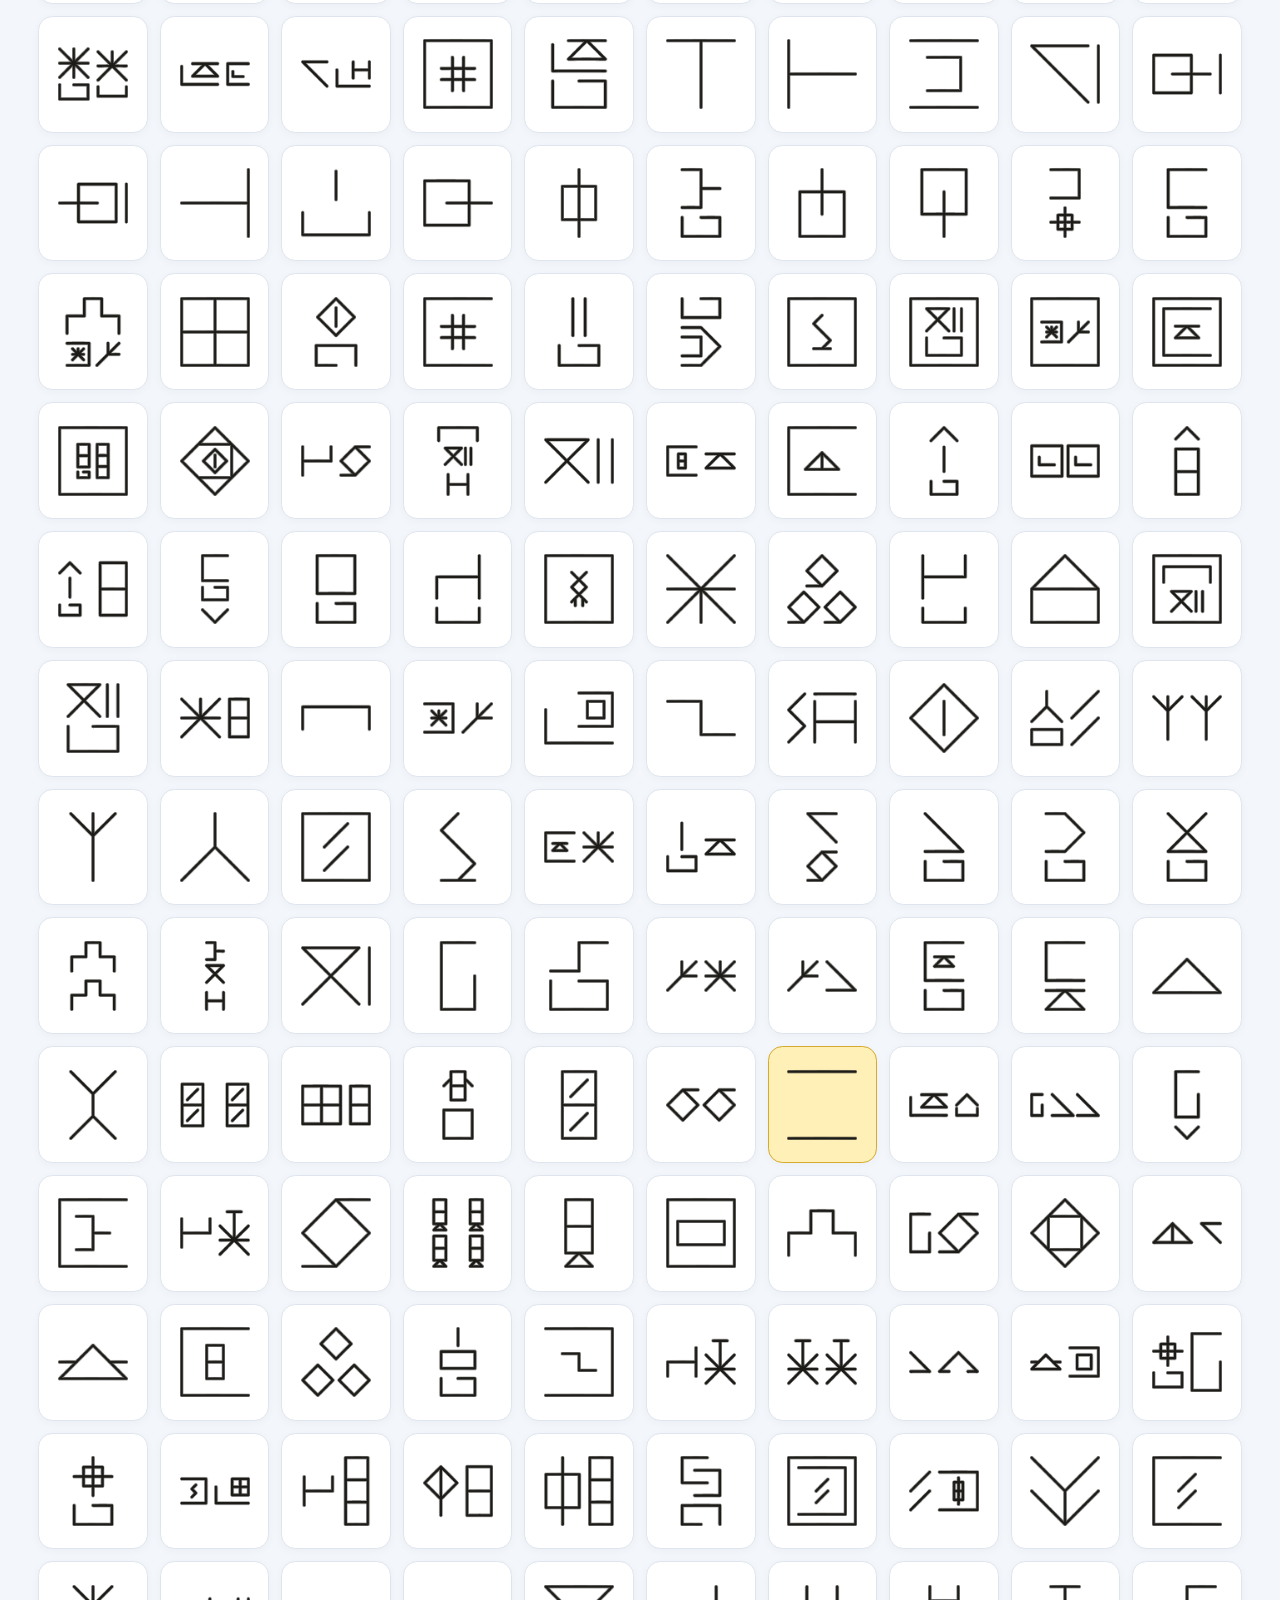
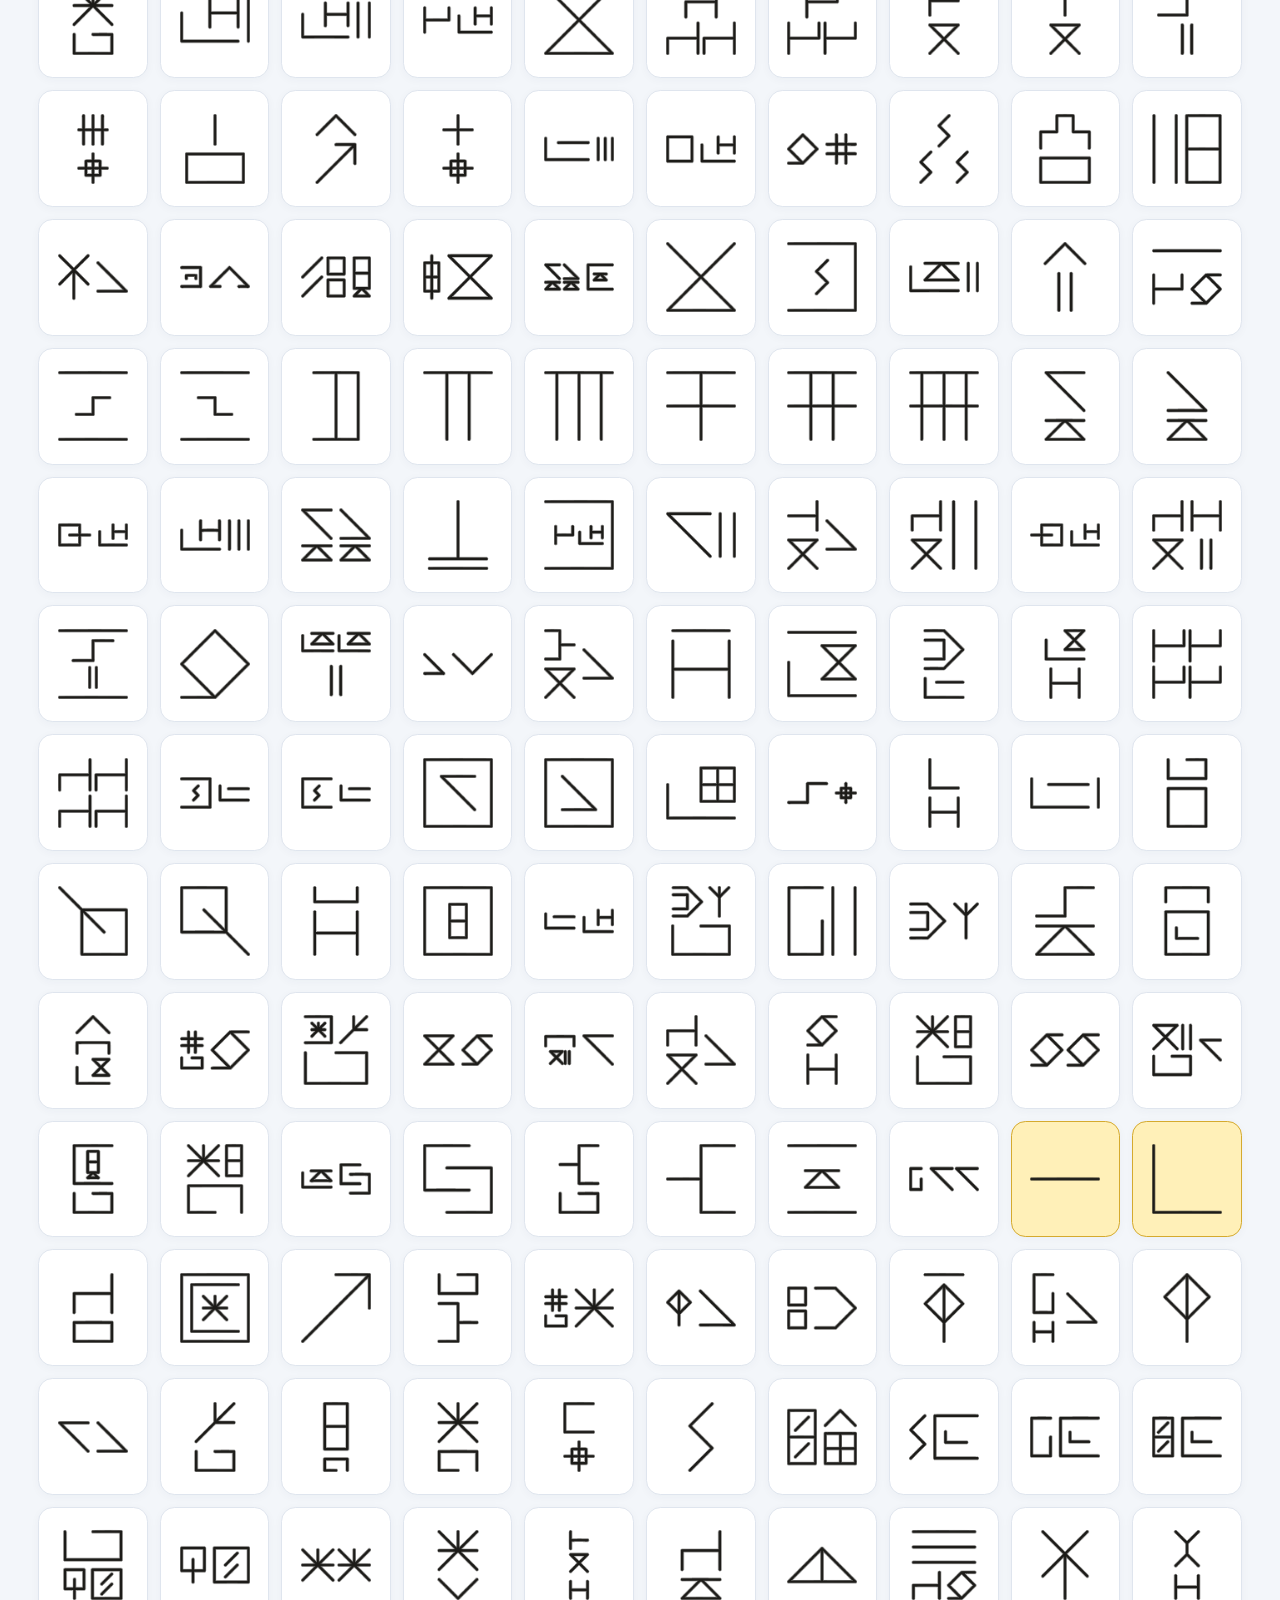
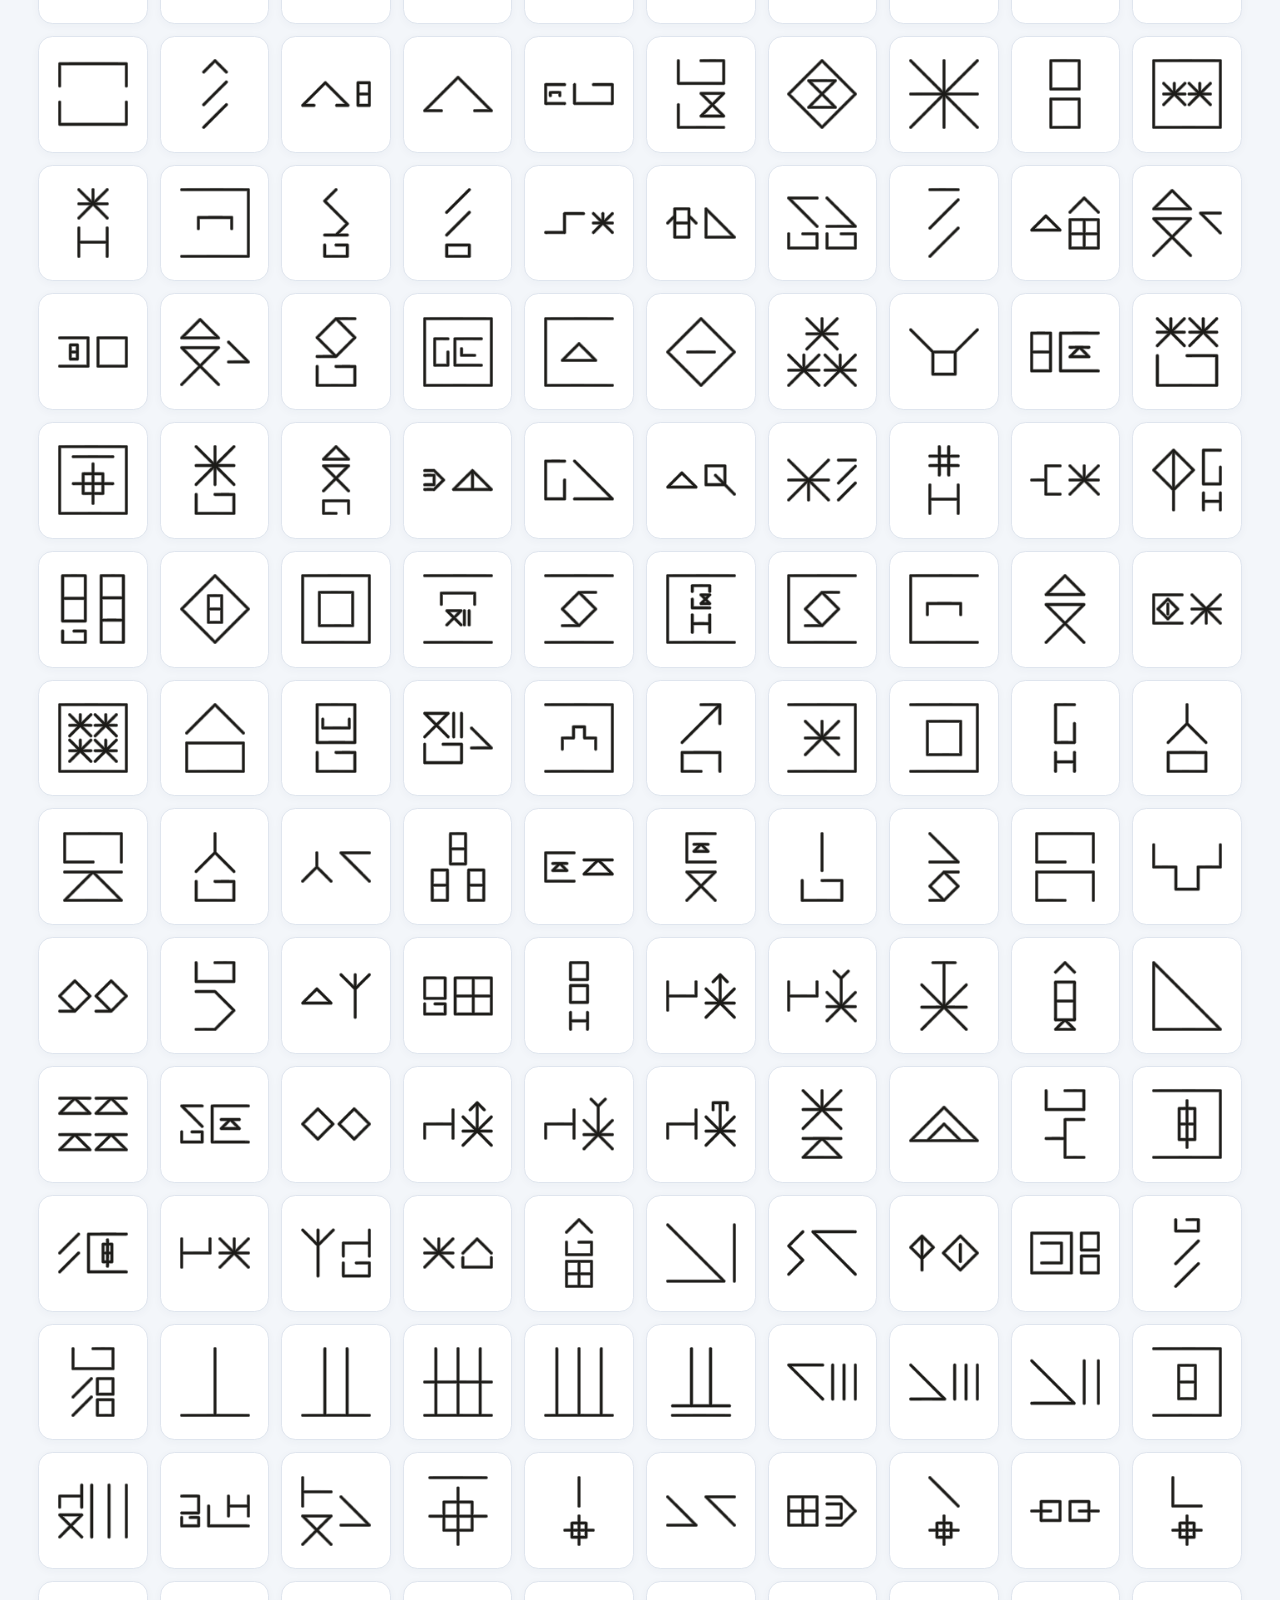
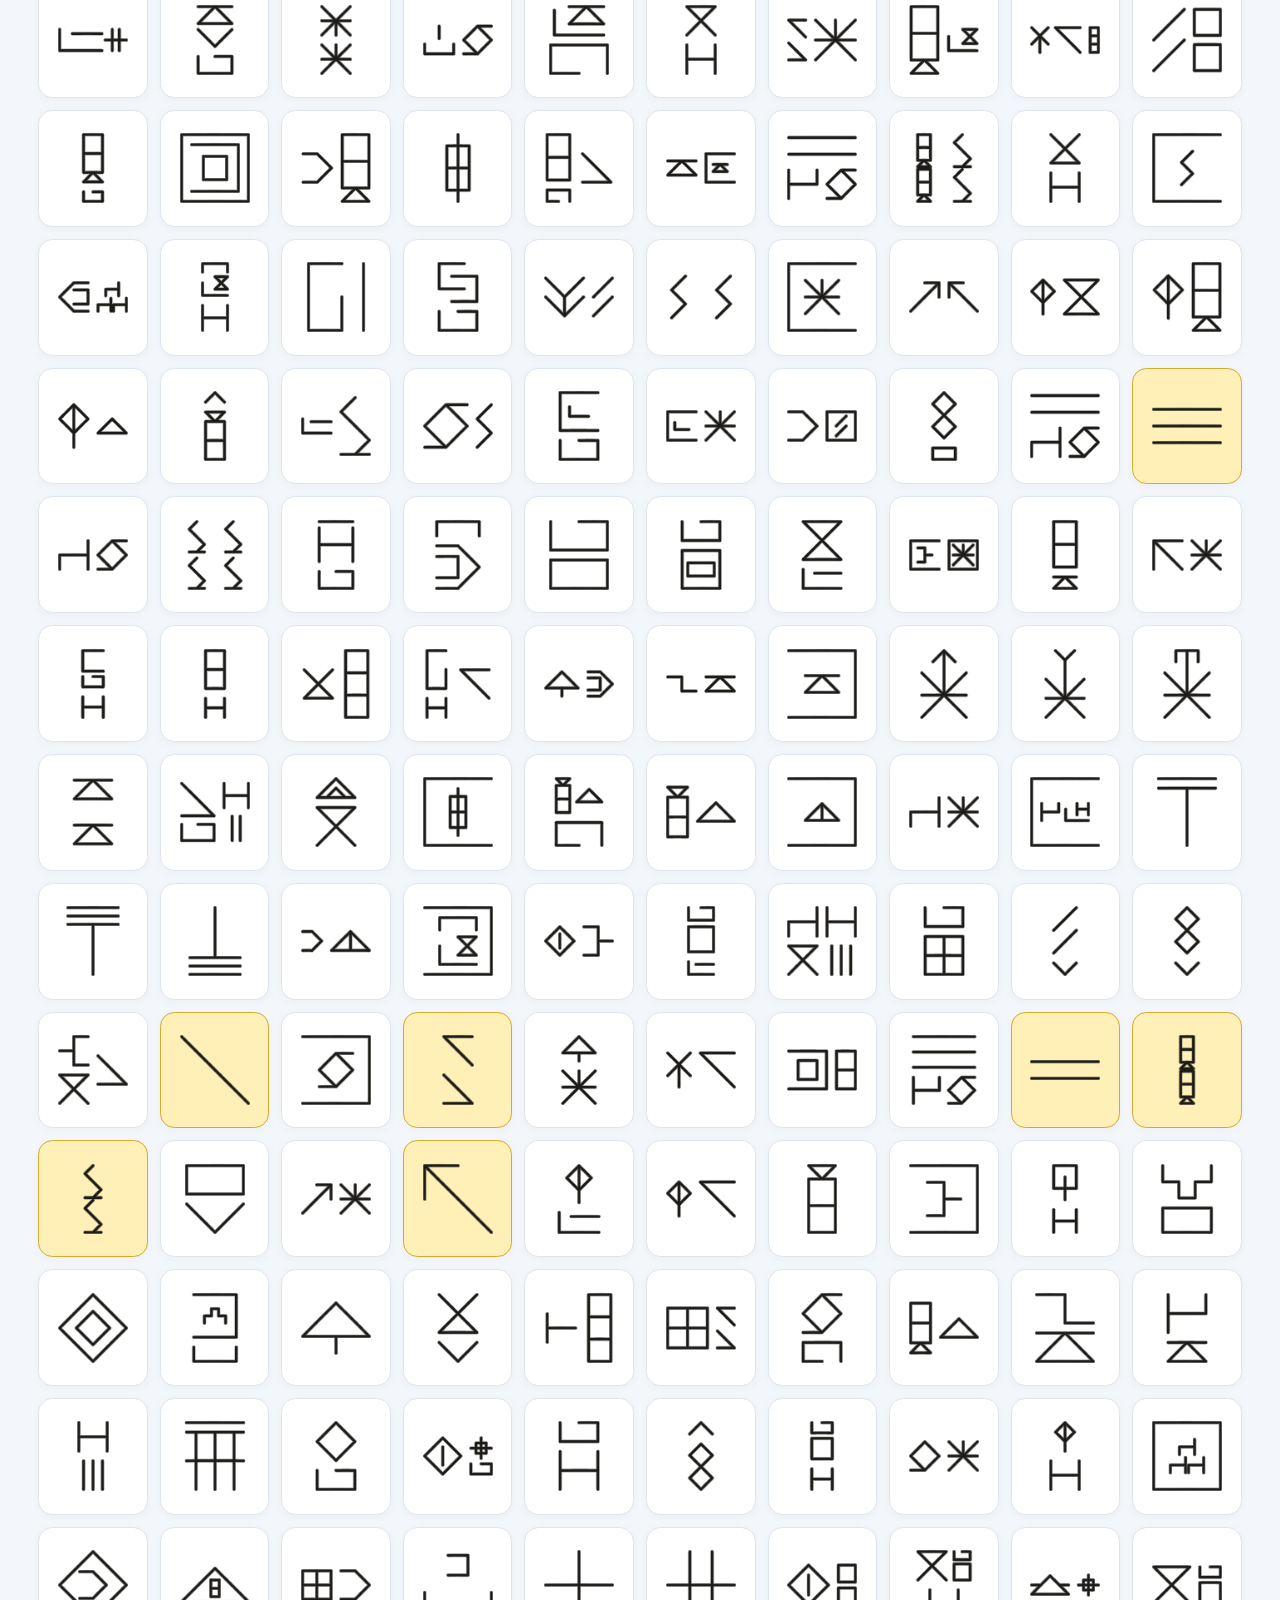
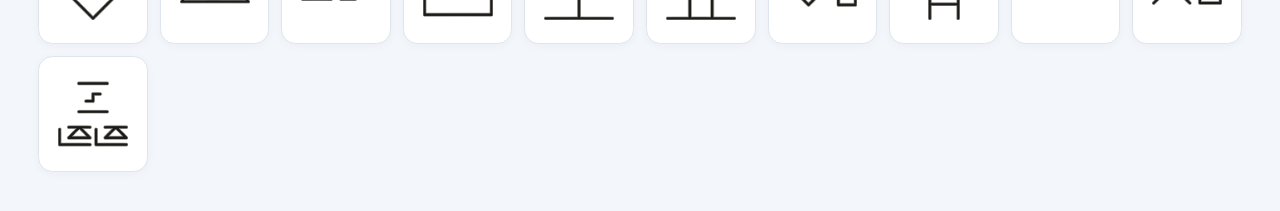
==== commit 17741328: "Discover annotated dictionary category headers with explicit routes" ====
--- a/index.html
+++ b/index.html
@@ -7,8 +7,8 @@
     <meta name="description" content="浏览 Demo 中可达的字形，并查看到达每个字典页的完整点击路径。">
     <title>Demo 字典</title>
     <link rel="icon" type="image/png" href="icon.png">
-    <link rel="stylesheet" href="styles.css?v=071b9f0adee3">
-    <script src="app.js?v=7b1e9d6d6e0d" defer></script>
+    <link rel="stylesheet" href="styles.css?v=e1066d0d6898">
+    <script src="app.js?v=6a00d03c02db" defer></script>
   </head>
   <body>
     <header class="app-bar">
--- a/styles.css
+++ b/styles.css
@@ -894,7 +894,7 @@
   display: block;
   width: 100%;
   height: 100%;
-  background-image: url("glyph-atlas.png?v=2ecd66c32cf8");
+  background-image: url("glyph-atlas.png?v=d2d0bdbefd61");
   background-repeat: no-repeat;
   image-rendering: auto;
 }
@@ -1386,6 +1386,14 @@
   align-items: center;
   flex-wrap: wrap;
   gap: 0.65rem;
+}
+
+.path-instruction-note {
+  flex-basis: 100%;
+  color: var(--muted);
+  font-size: 0.84rem;
+  font-weight: 400;
+  line-height: 1.65;
 }
 
 .path-arrow {
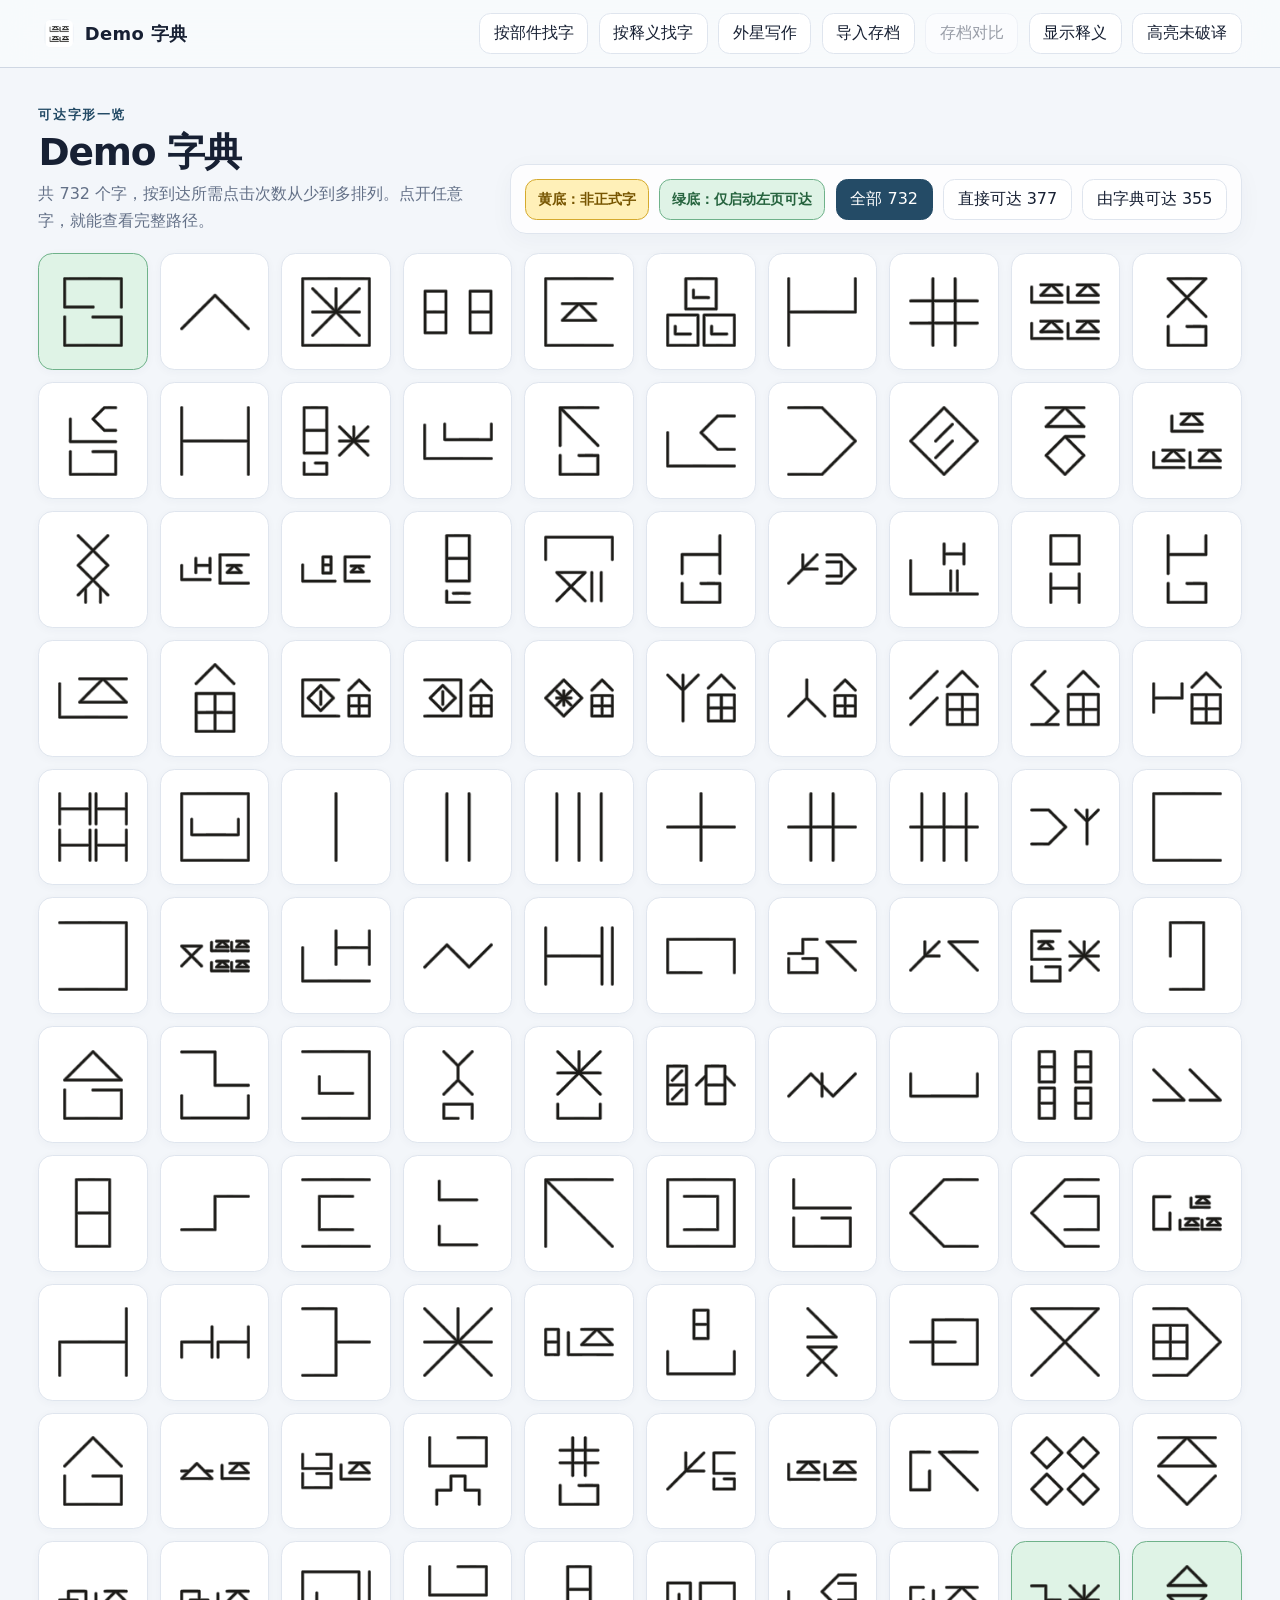
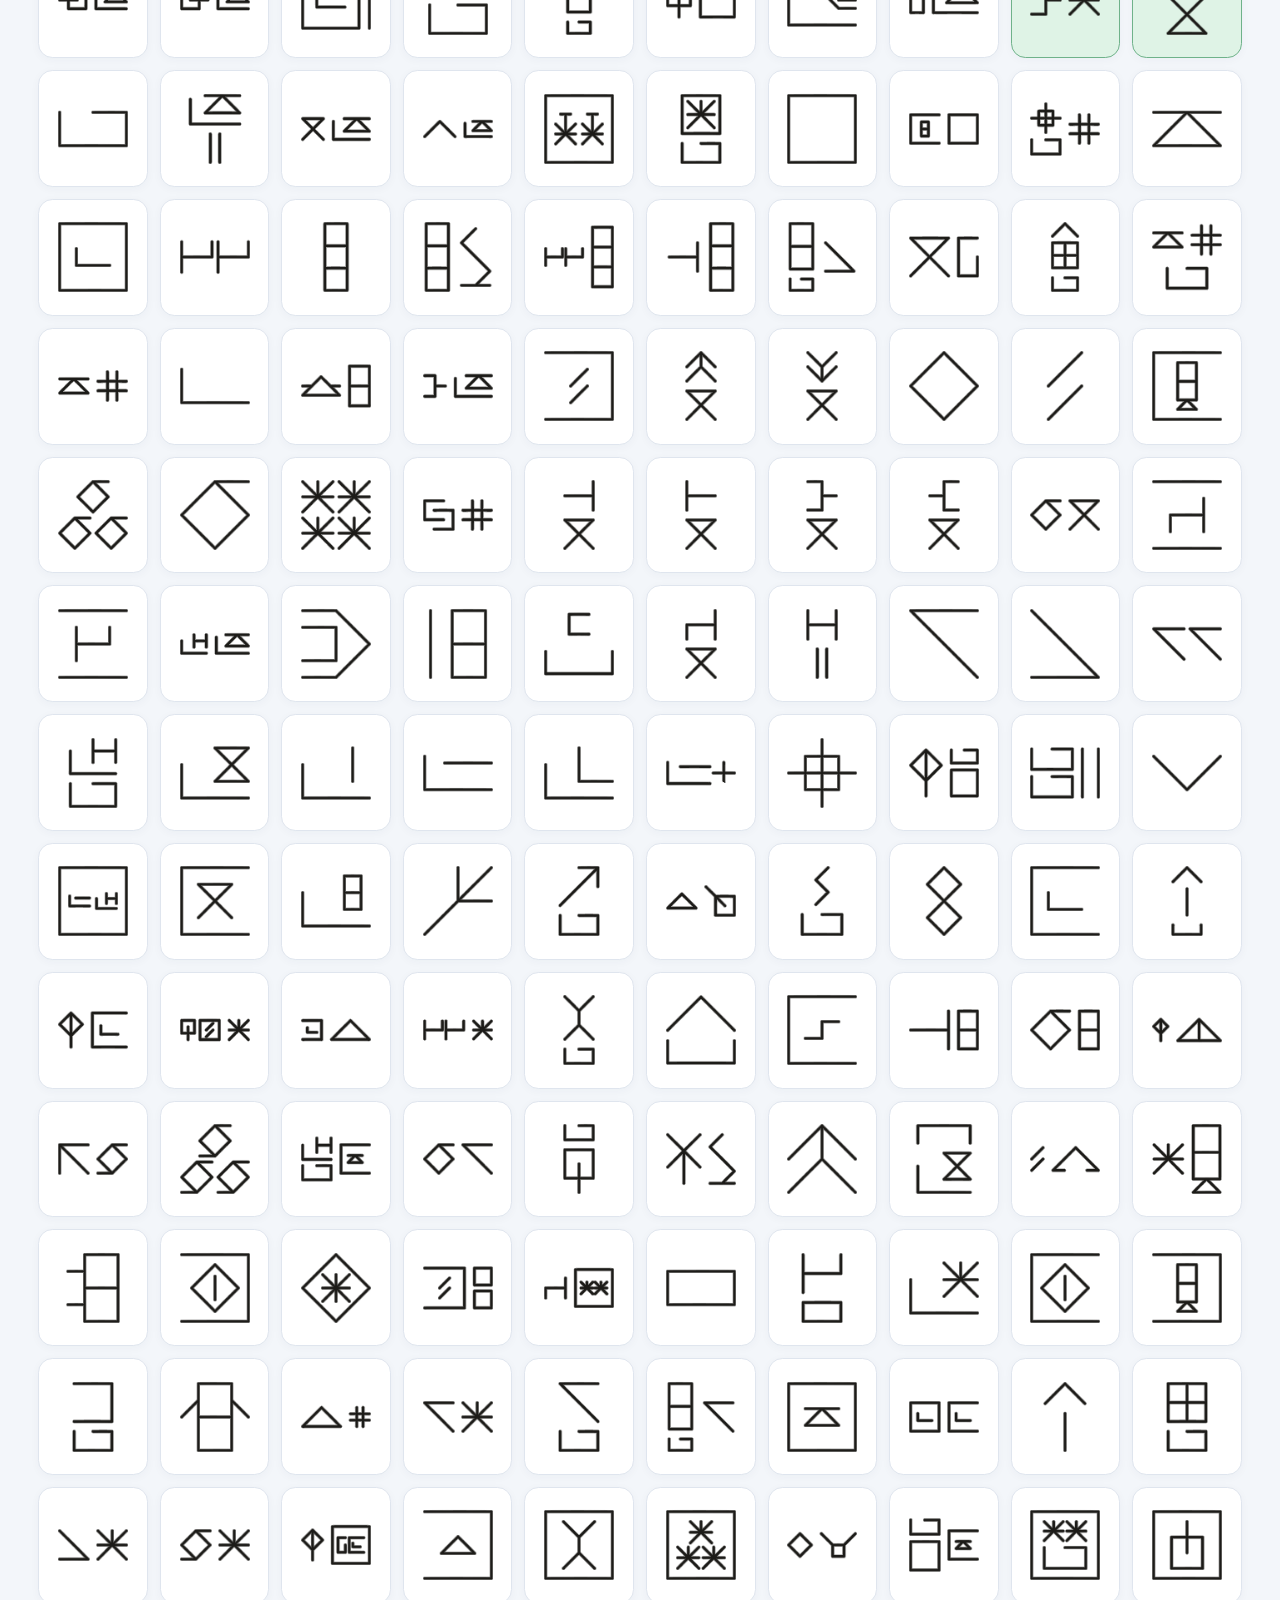
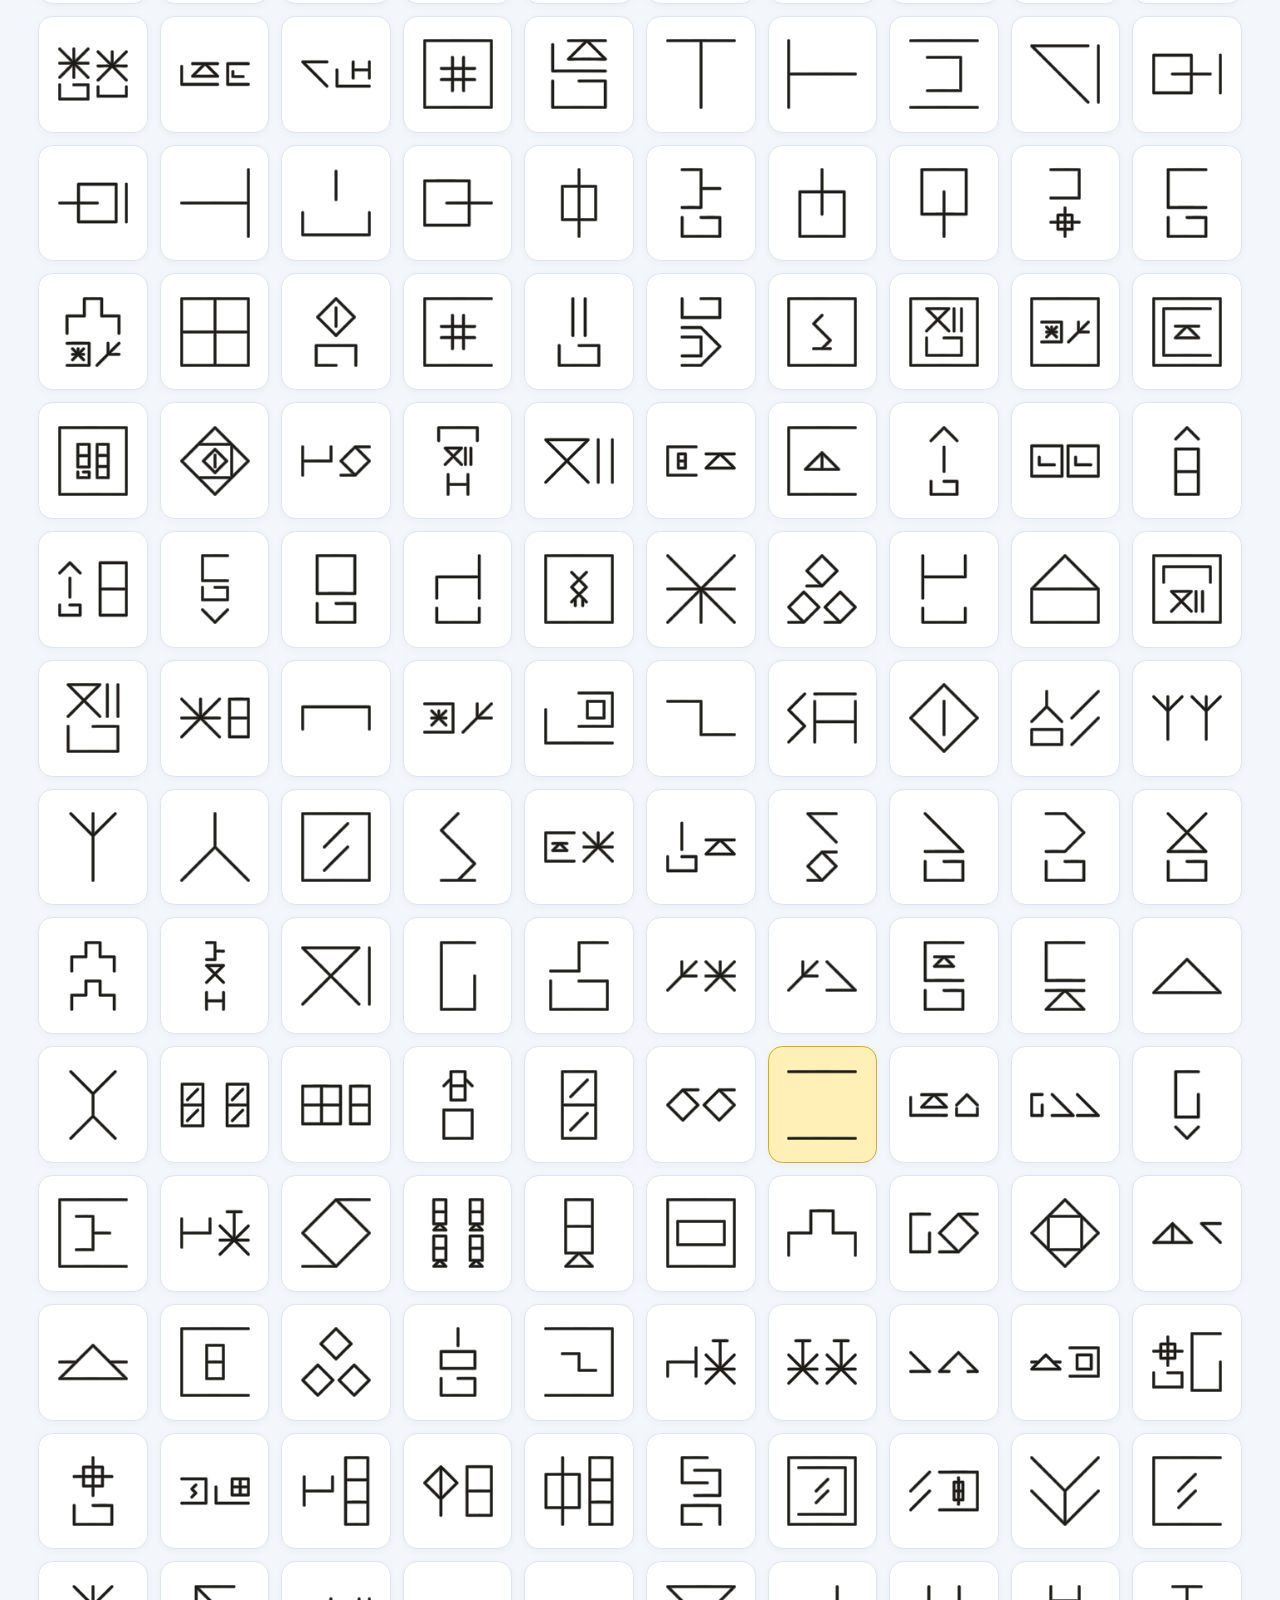
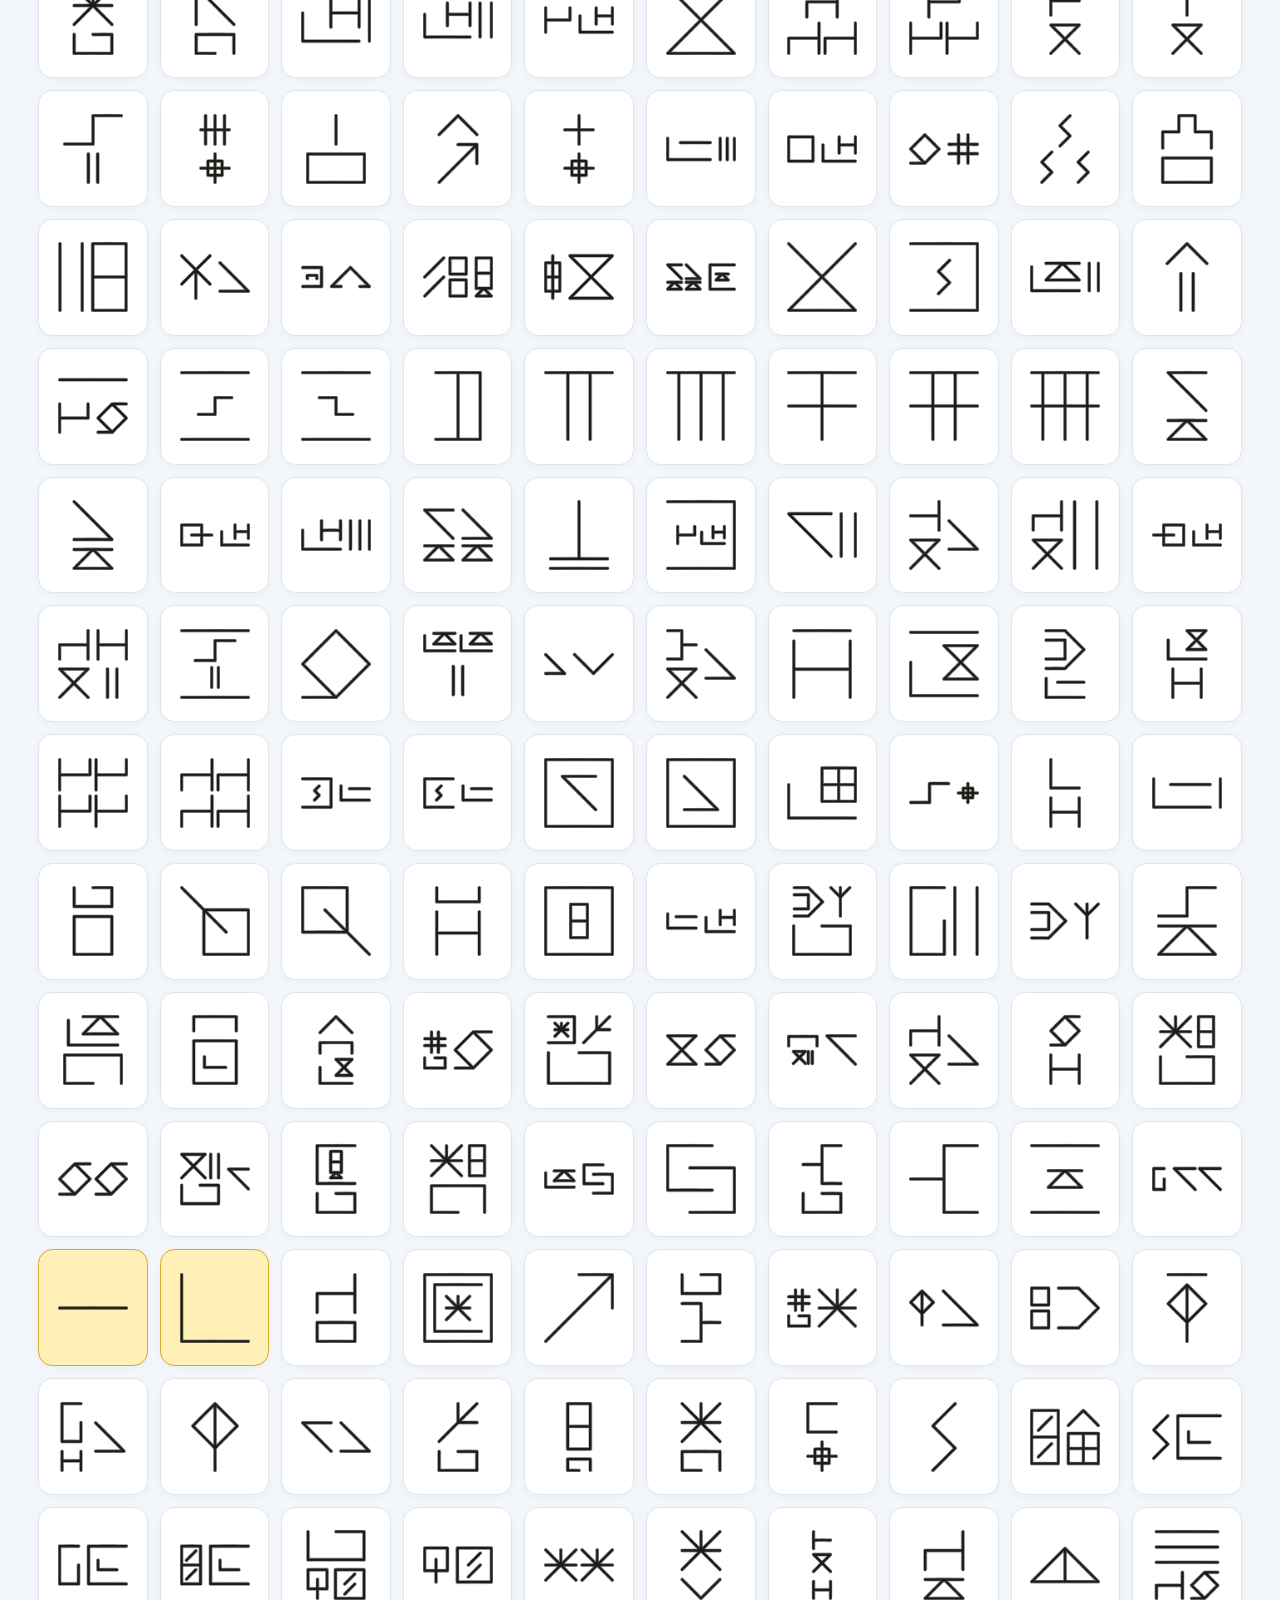
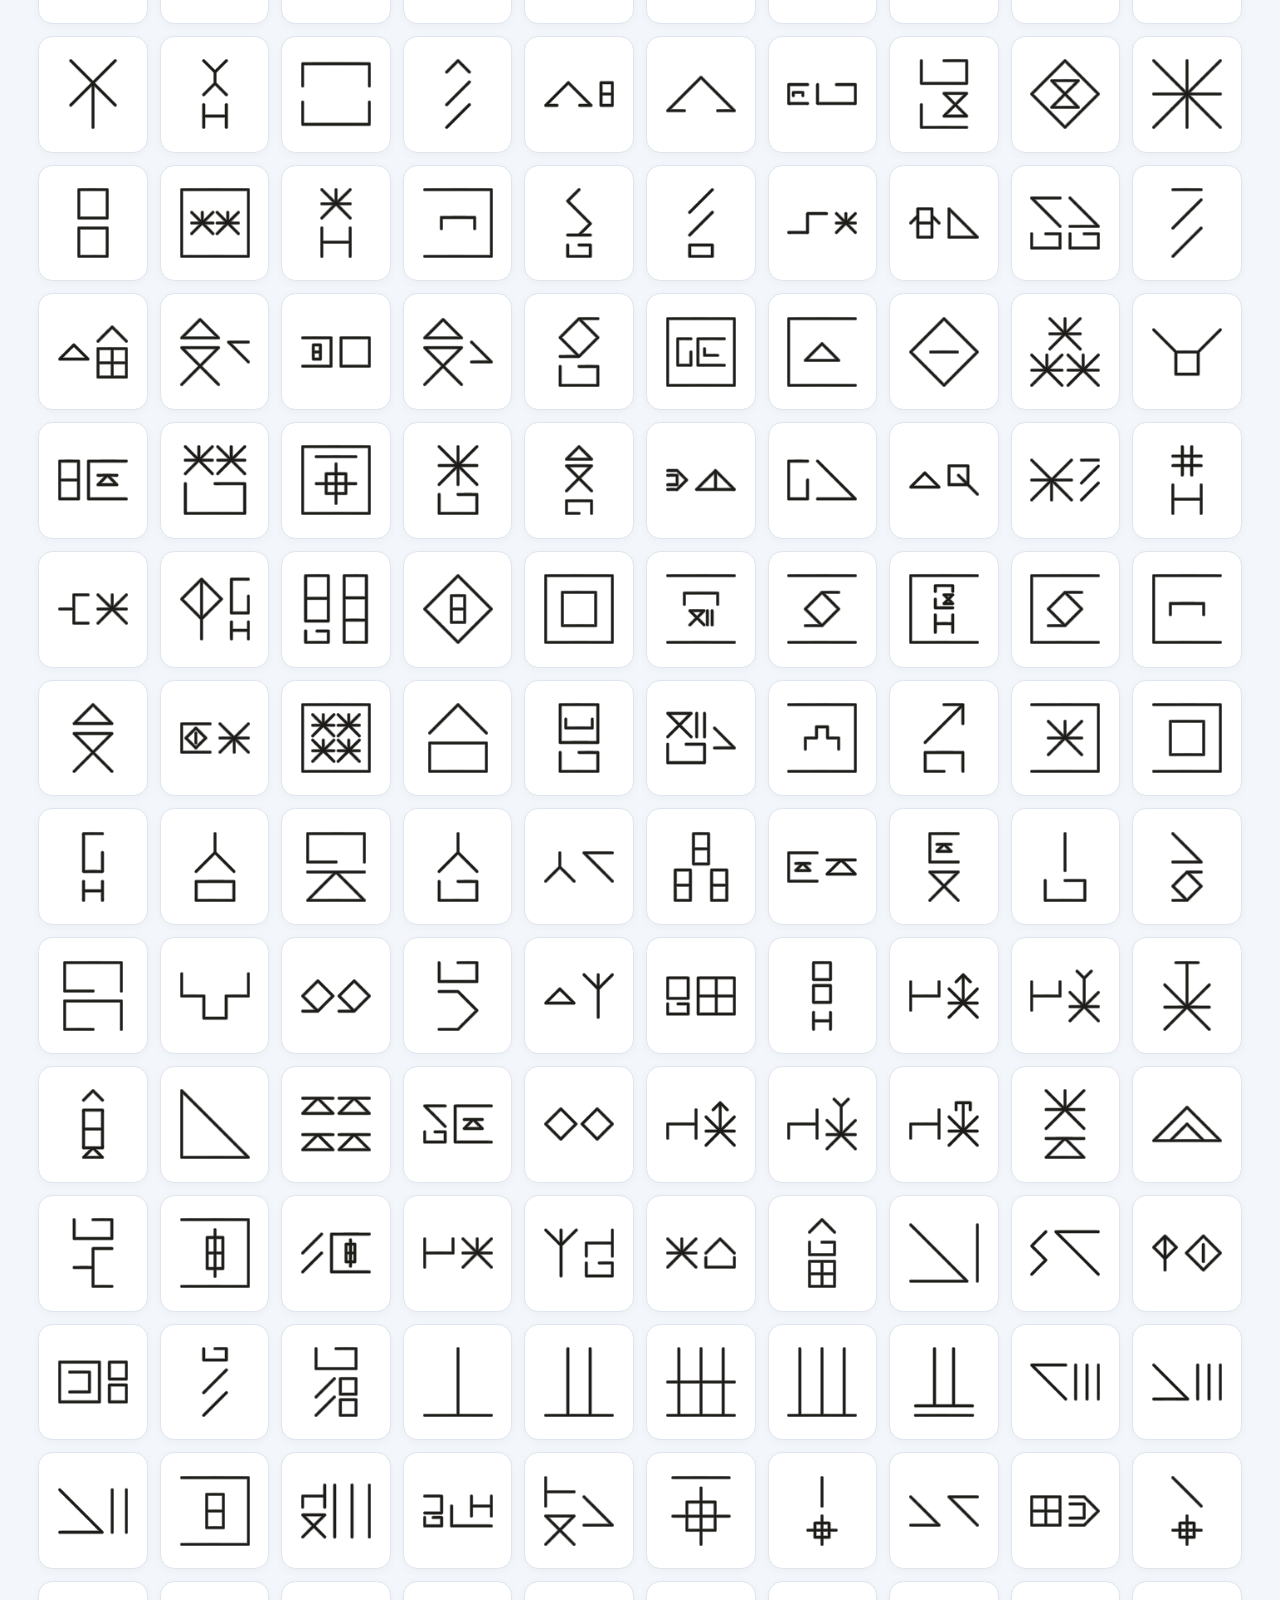
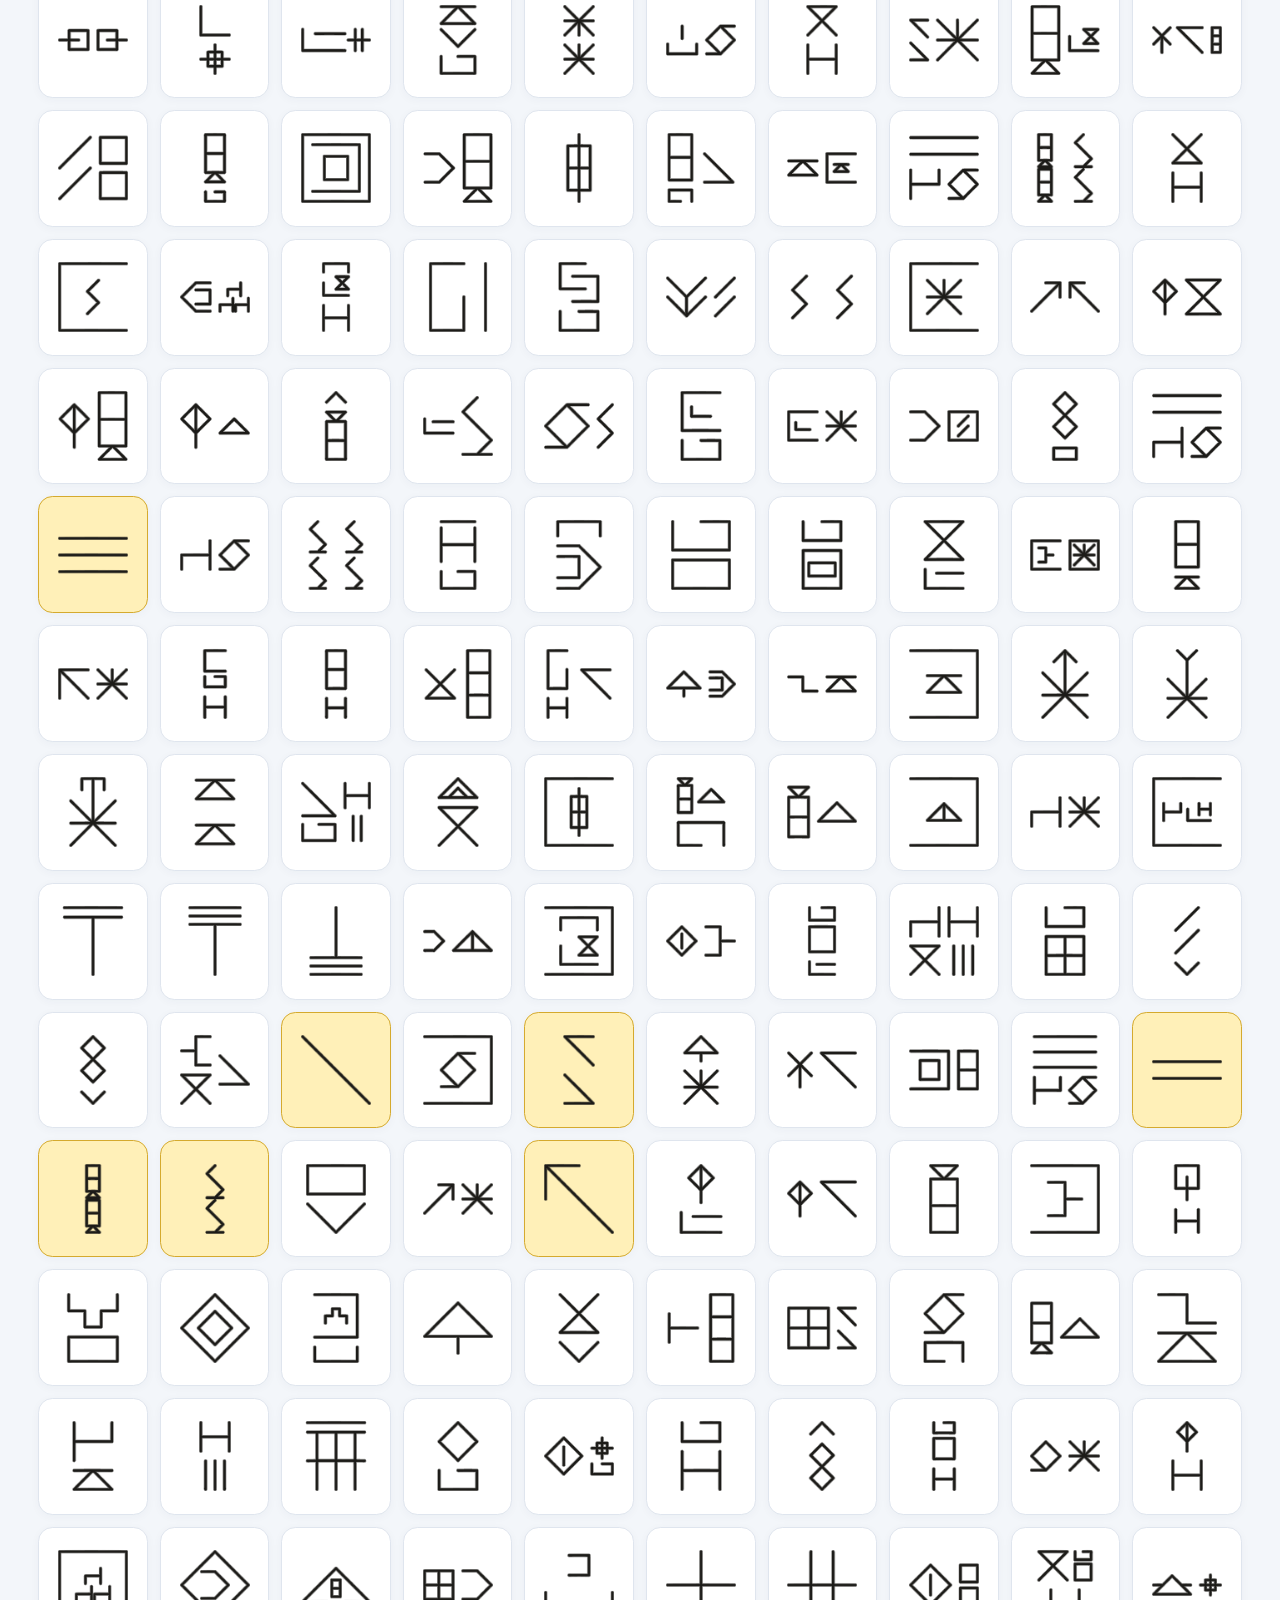
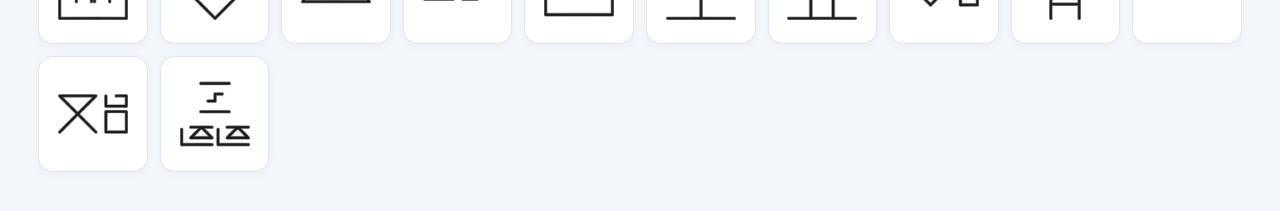
==== commit 9d2259ea: "Add missing glyph from single-word footer toggle state" ====
--- a/index.html
+++ b/index.html
@@ -7,8 +7,8 @@
     <meta name="description" content="浏览 Demo 中可达的字形，并查看到达每个字典页的完整点击路径。">
     <title>Demo 字典</title>
     <link rel="icon" type="image/png" href="icon.png">
-    <link rel="stylesheet" href="styles.css?v=e1066d0d6898">
-    <script src="app.js?v=6a00d03c02db" defer></script>
+    <link rel="stylesheet" href="styles.css?v=f24d6944ecb1">
+    <script src="app.js?v=7bd74f7deefe" defer></script>
   </head>
   <body>
     <header class="app-bar">
--- a/styles.css
+++ b/styles.css
@@ -894,7 +894,7 @@
   display: block;
   width: 100%;
   height: 100%;
-  background-image: url("glyph-atlas.png?v=d2d0bdbefd61");
+  background-image: url("glyph-atlas.png?v=4c5f0e1157ec");
   background-repeat: no-repeat;
   image-rendering: auto;
 }
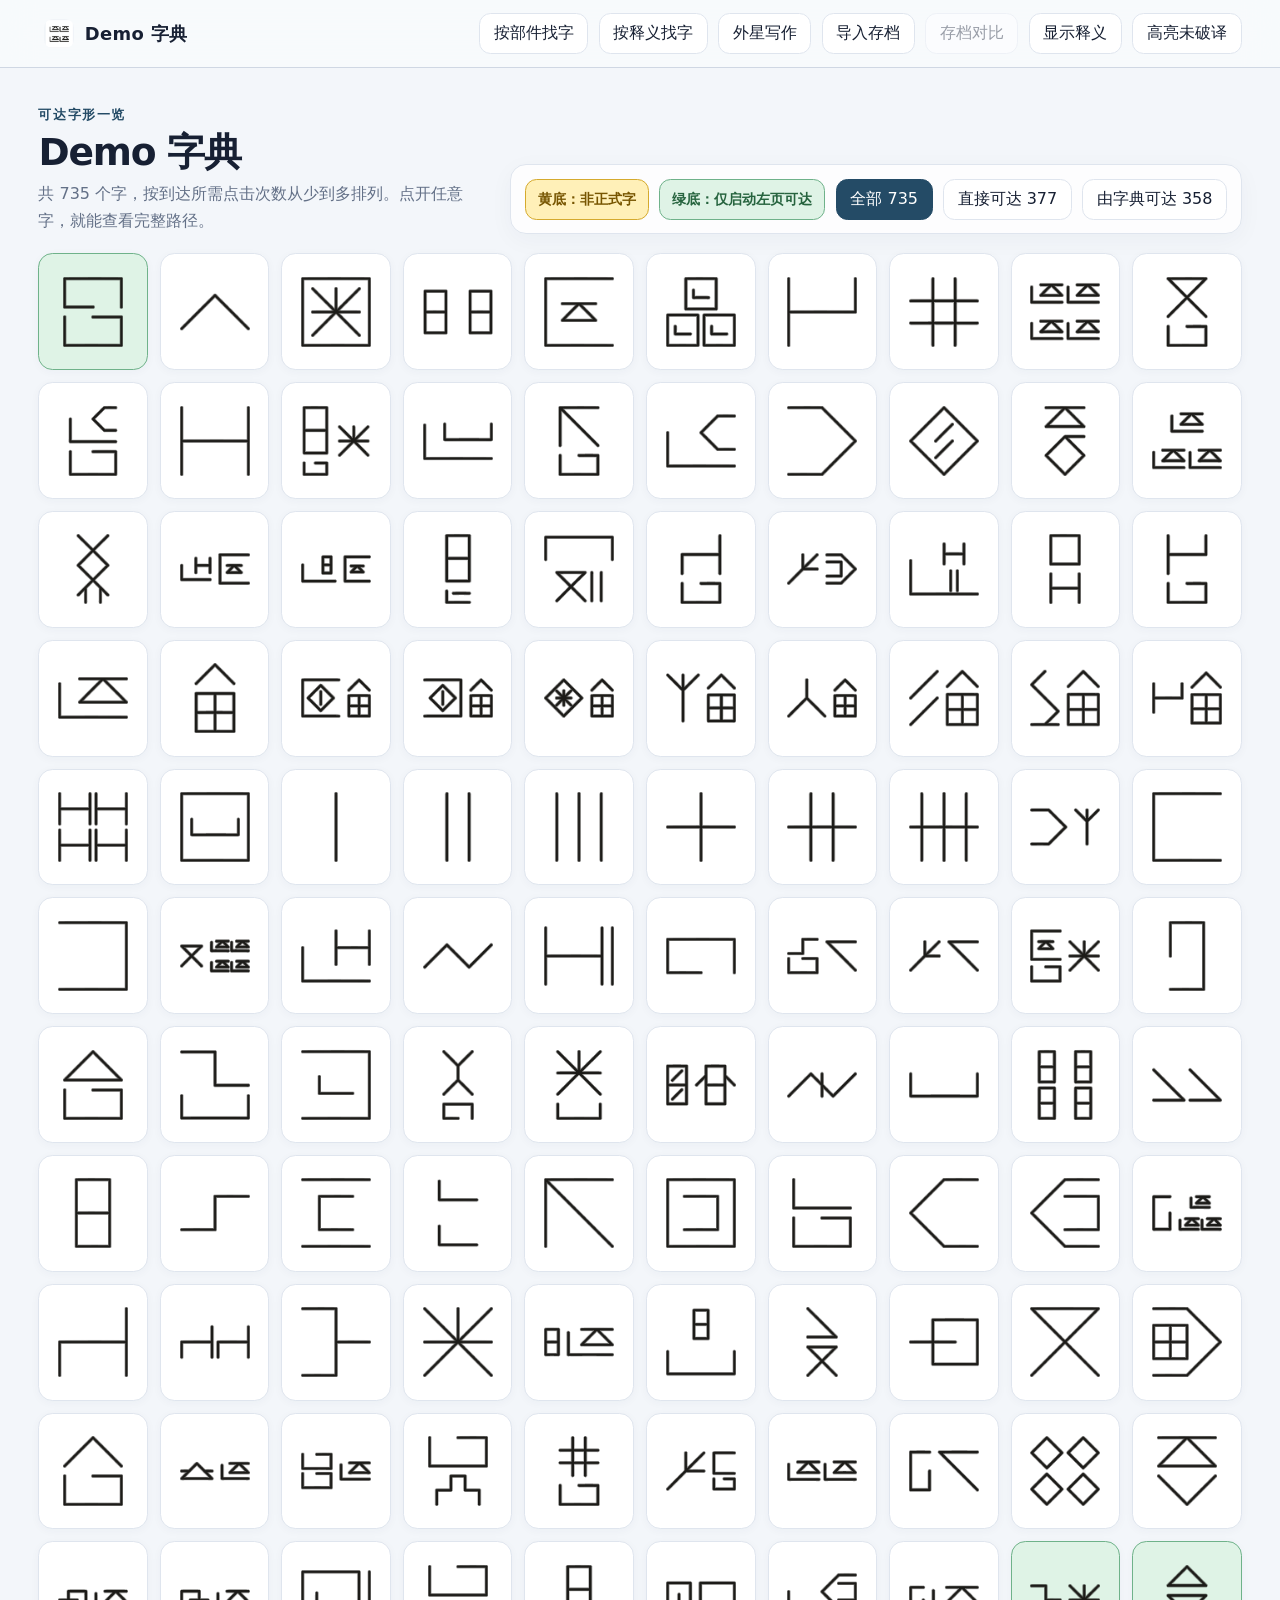
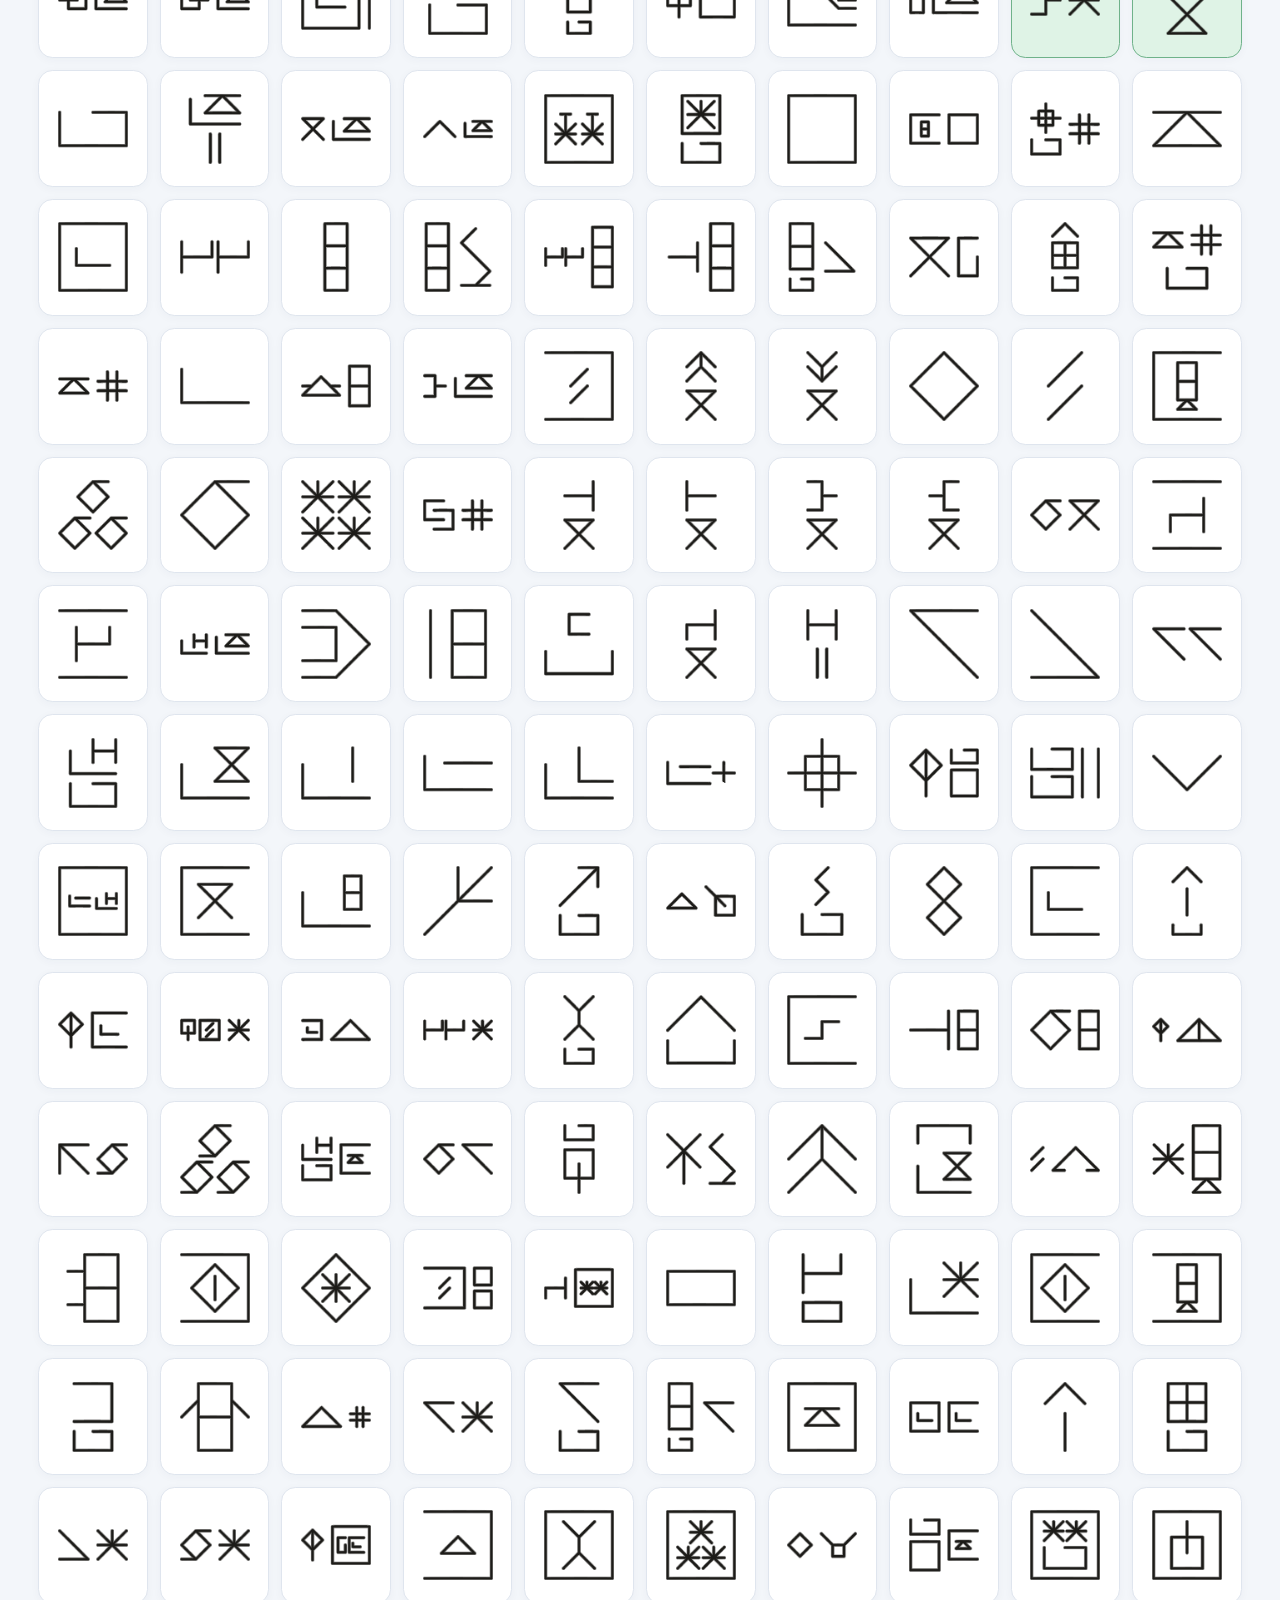
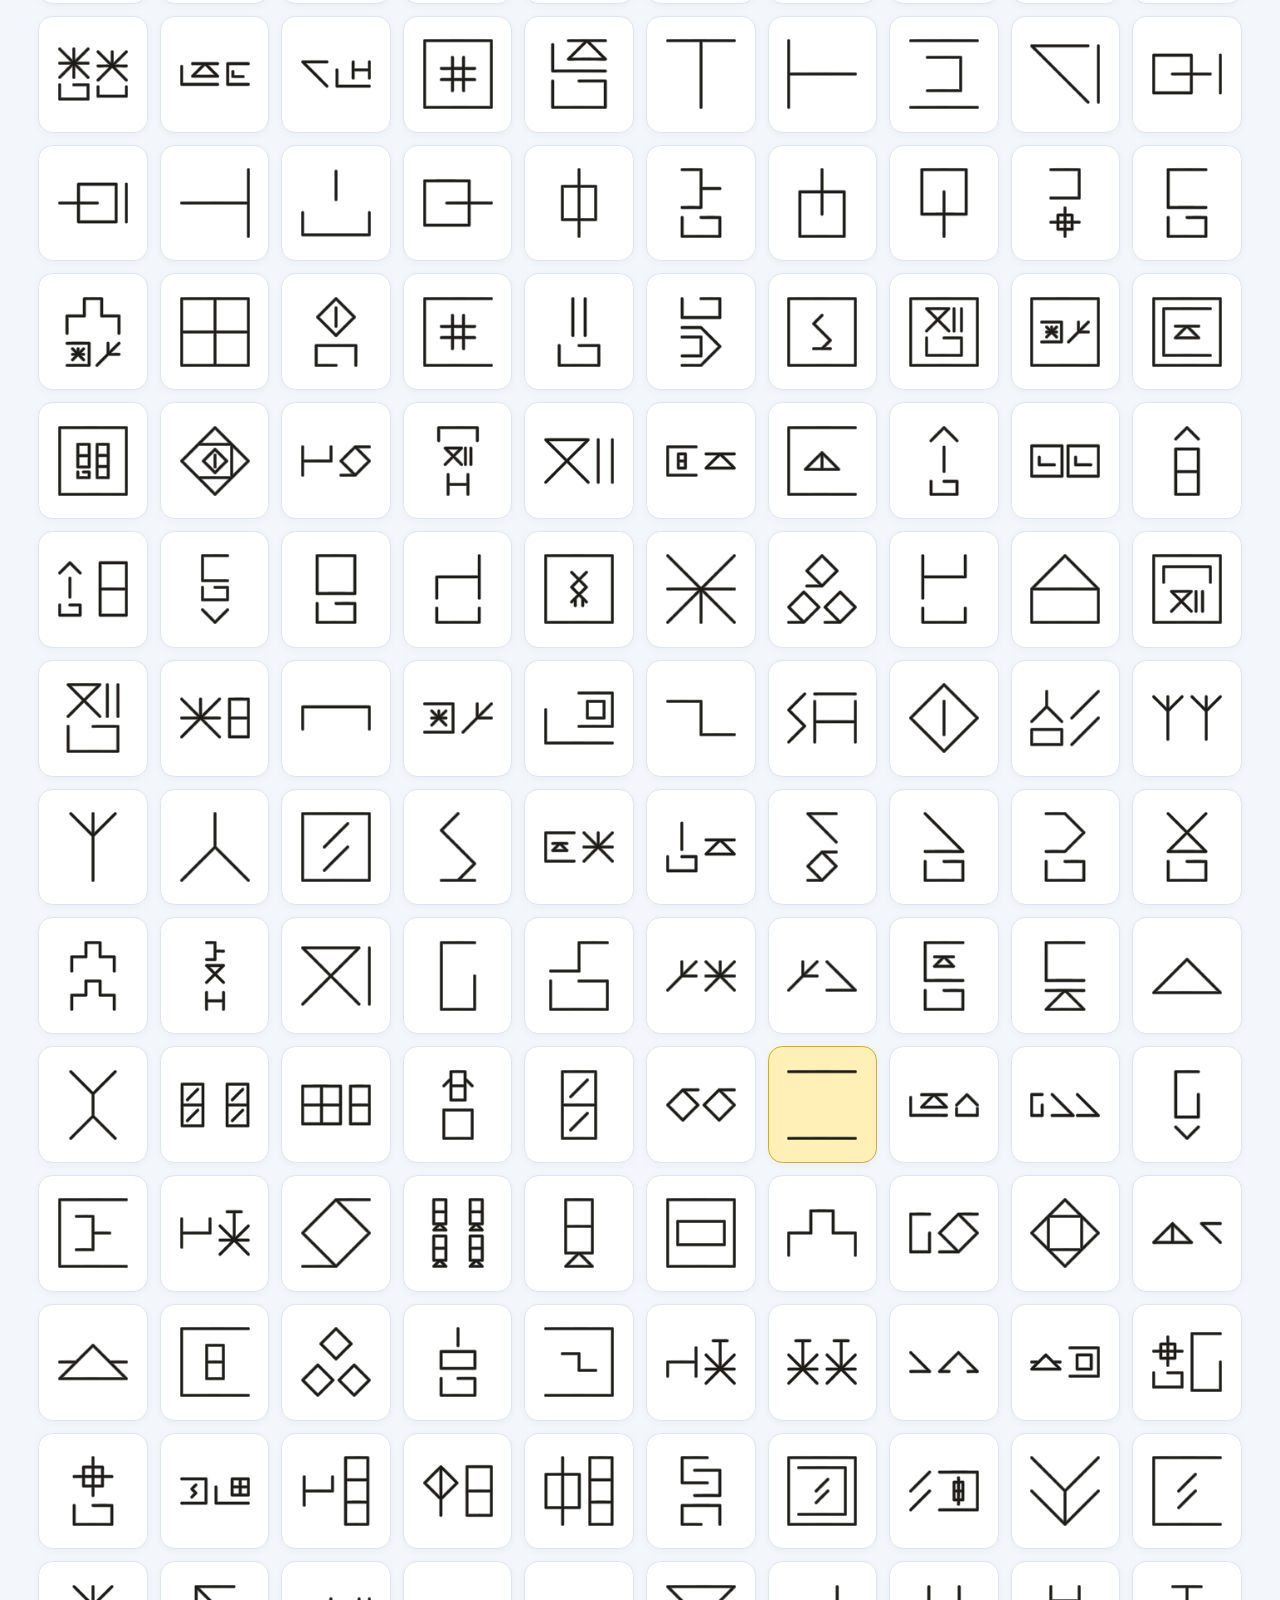
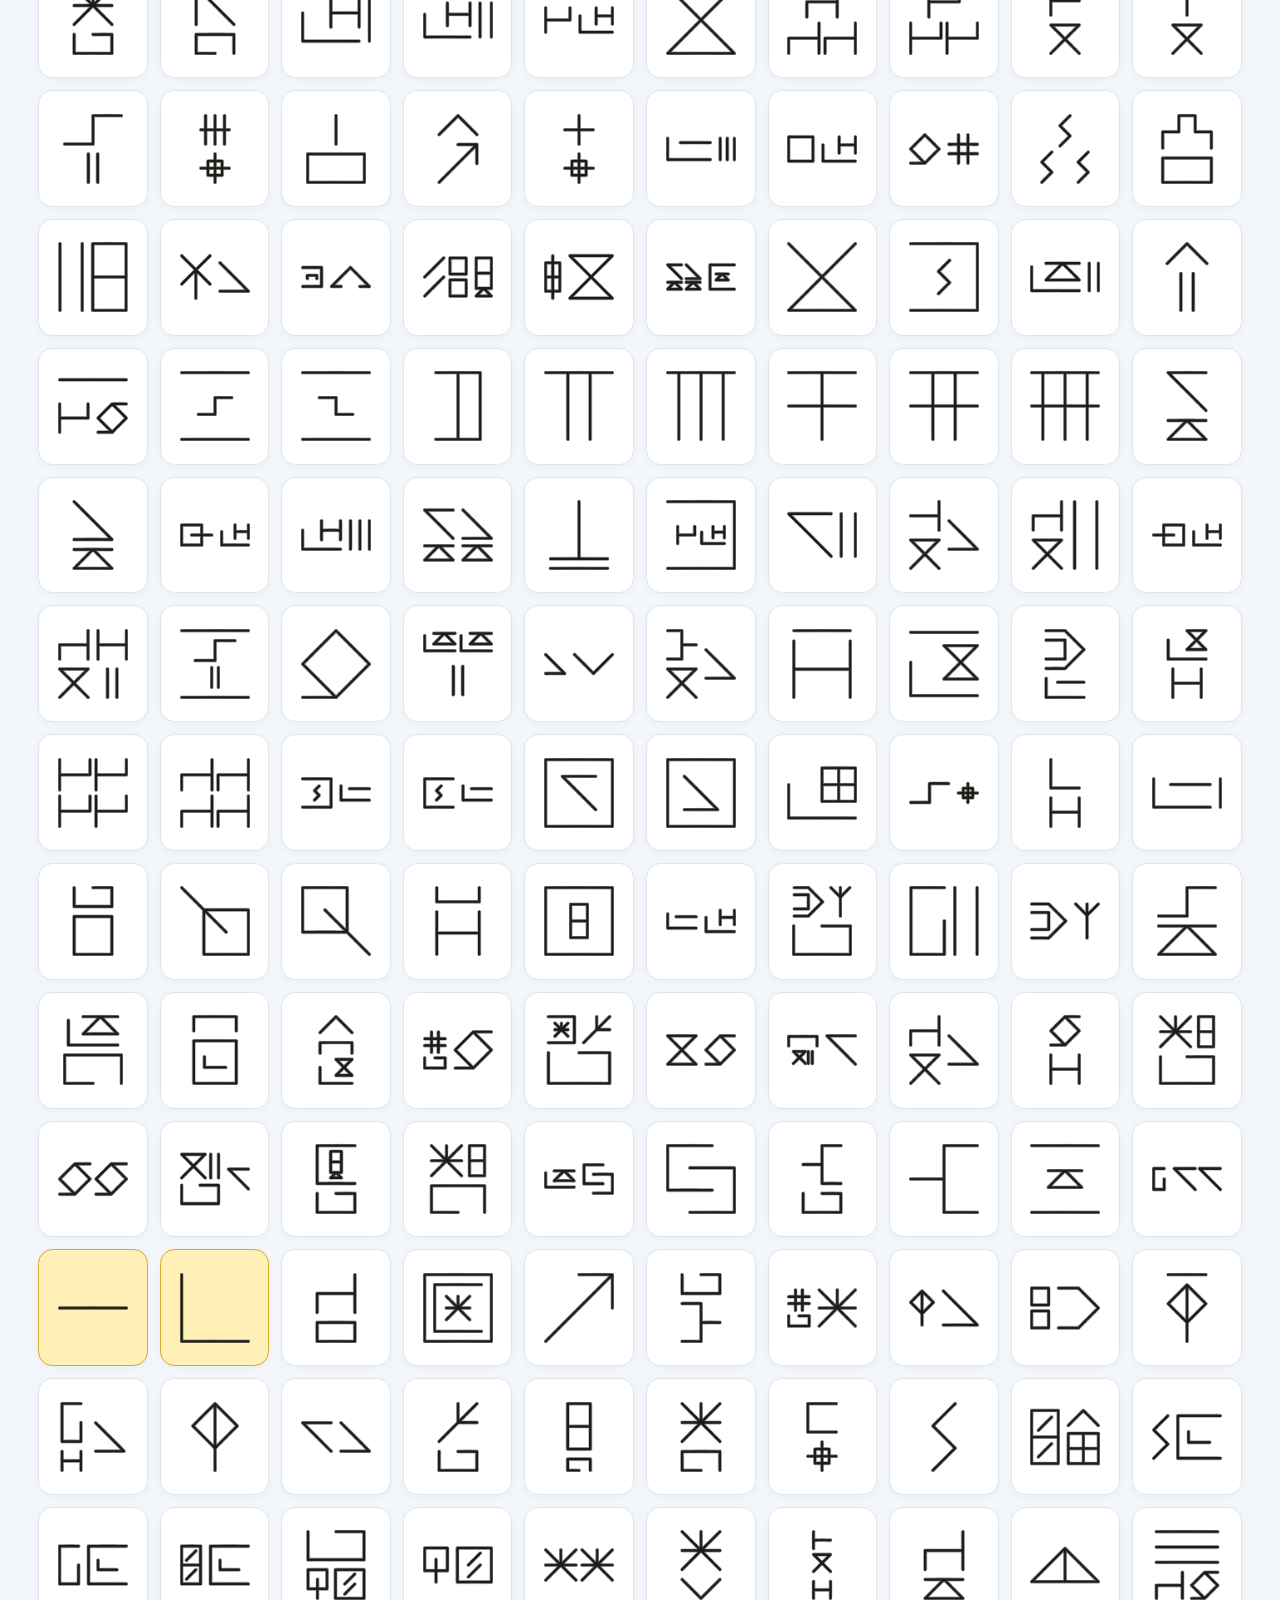
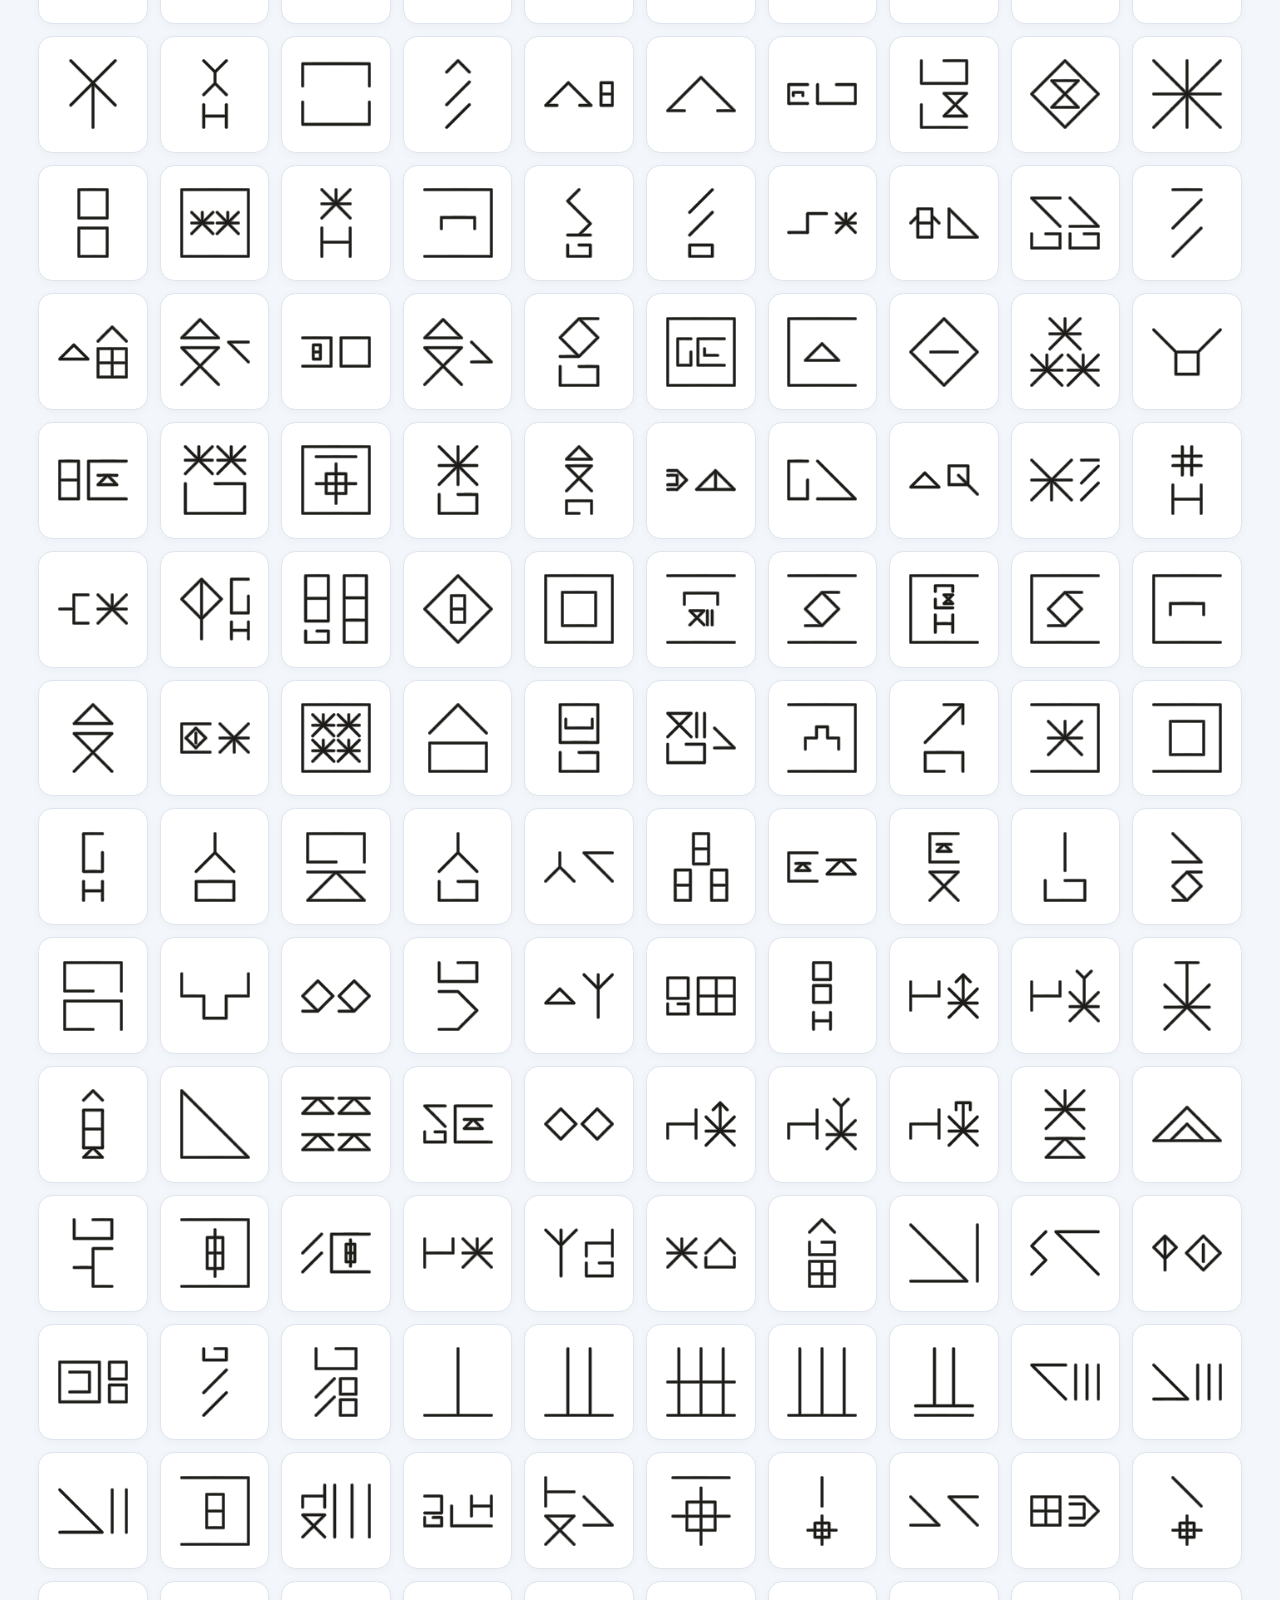
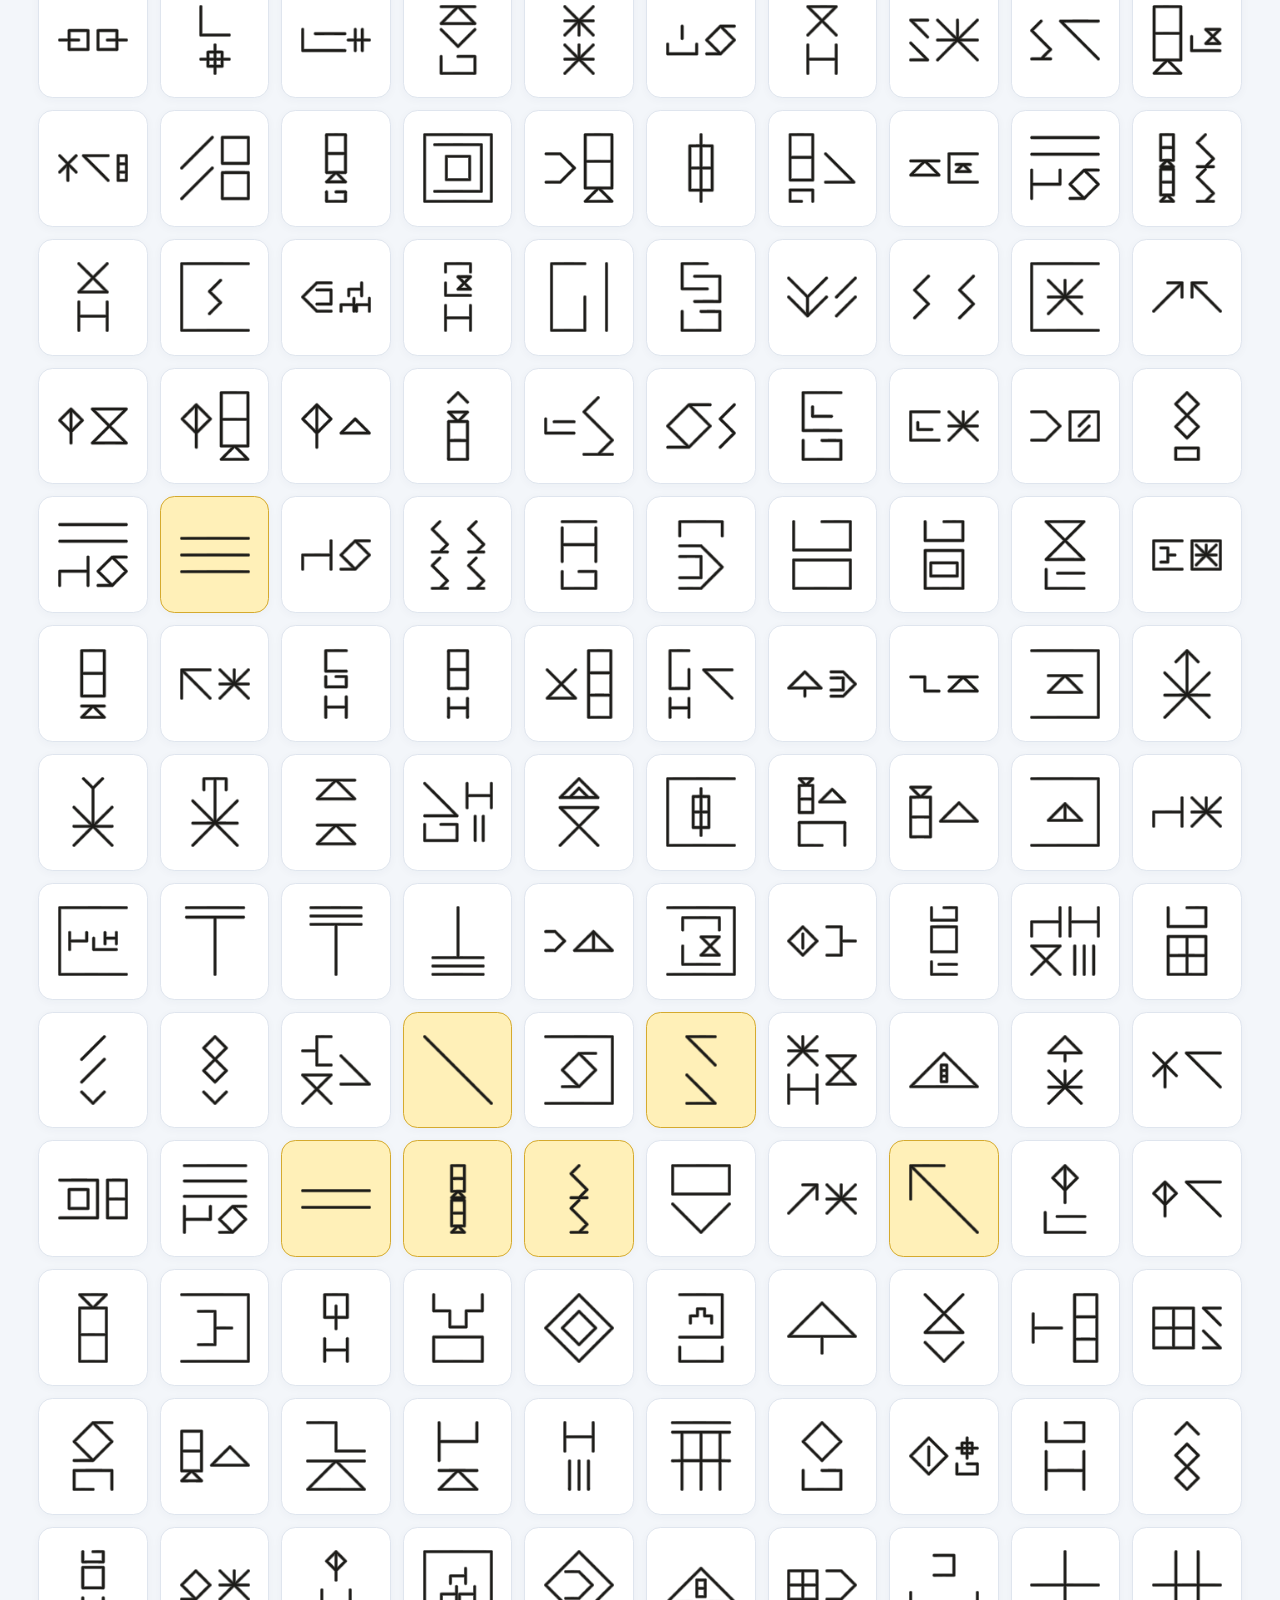
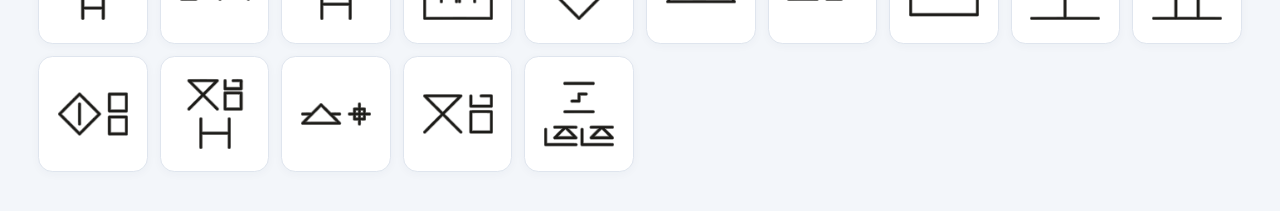
==== commit eb79fc88: "Update Demo database to build 26129827 with three reachable glyphs" ====
--- a/index.html
+++ b/index.html
@@ -7,8 +7,8 @@
     <meta name="description" content="浏览 Demo 中可达的字形，并查看到达每个字典页的完整点击路径。">
     <title>Demo 字典</title>
     <link rel="icon" type="image/png" href="icon.png">
-    <link rel="stylesheet" href="styles.css?v=f24d6944ecb1">
-    <script src="app.js?v=7bd74f7deefe" defer></script>
+    <link rel="stylesheet" href="styles.css?v=f1528cc7973d">
+    <script src="app.js?v=a12b2842e044" defer></script>
   </head>
   <body>
     <header class="app-bar">
--- a/styles.css
+++ b/styles.css
@@ -894,7 +894,7 @@
   display: block;
   width: 100%;
   height: 100%;
-  background-image: url("glyph-atlas.png?v=4c5f0e1157ec");
+  background-image: url("glyph-atlas.png?v=b040274ee1b1");
   background-repeat: no-repeat;
   image-rendering: auto;
 }
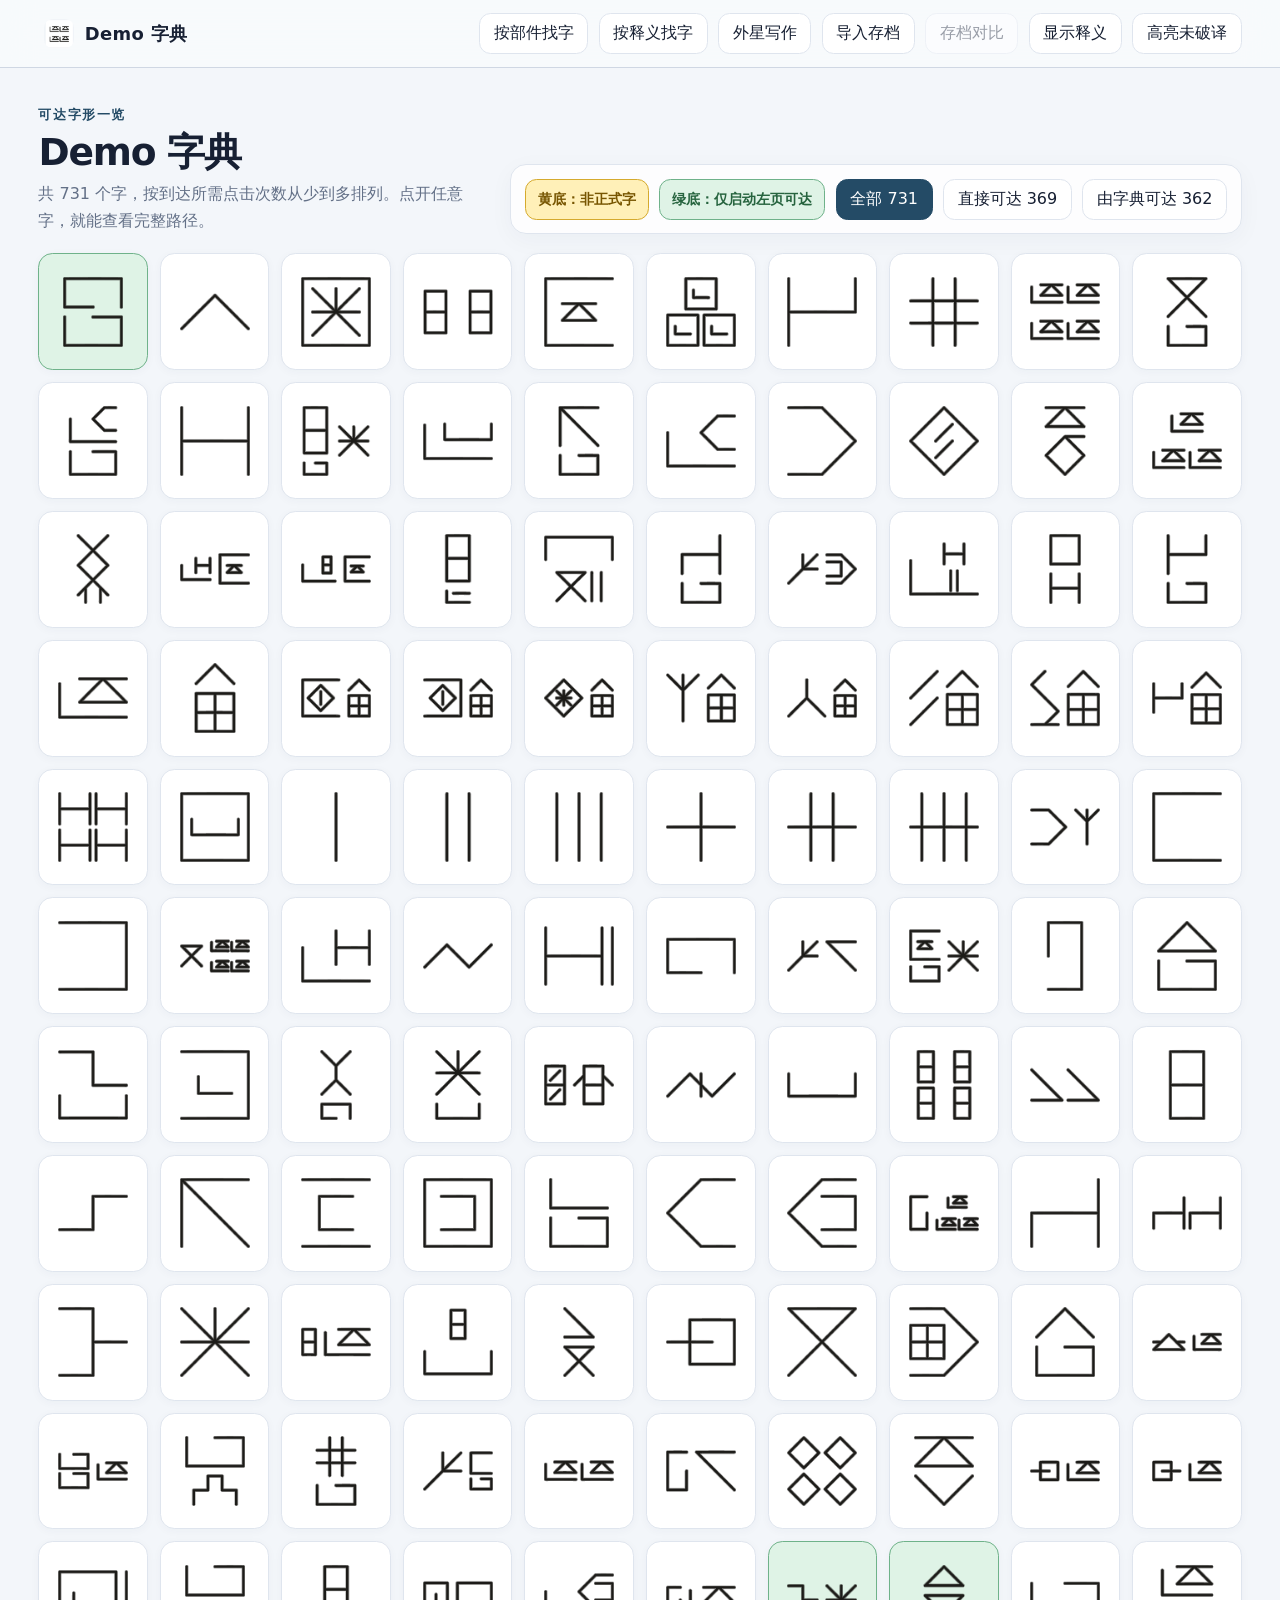
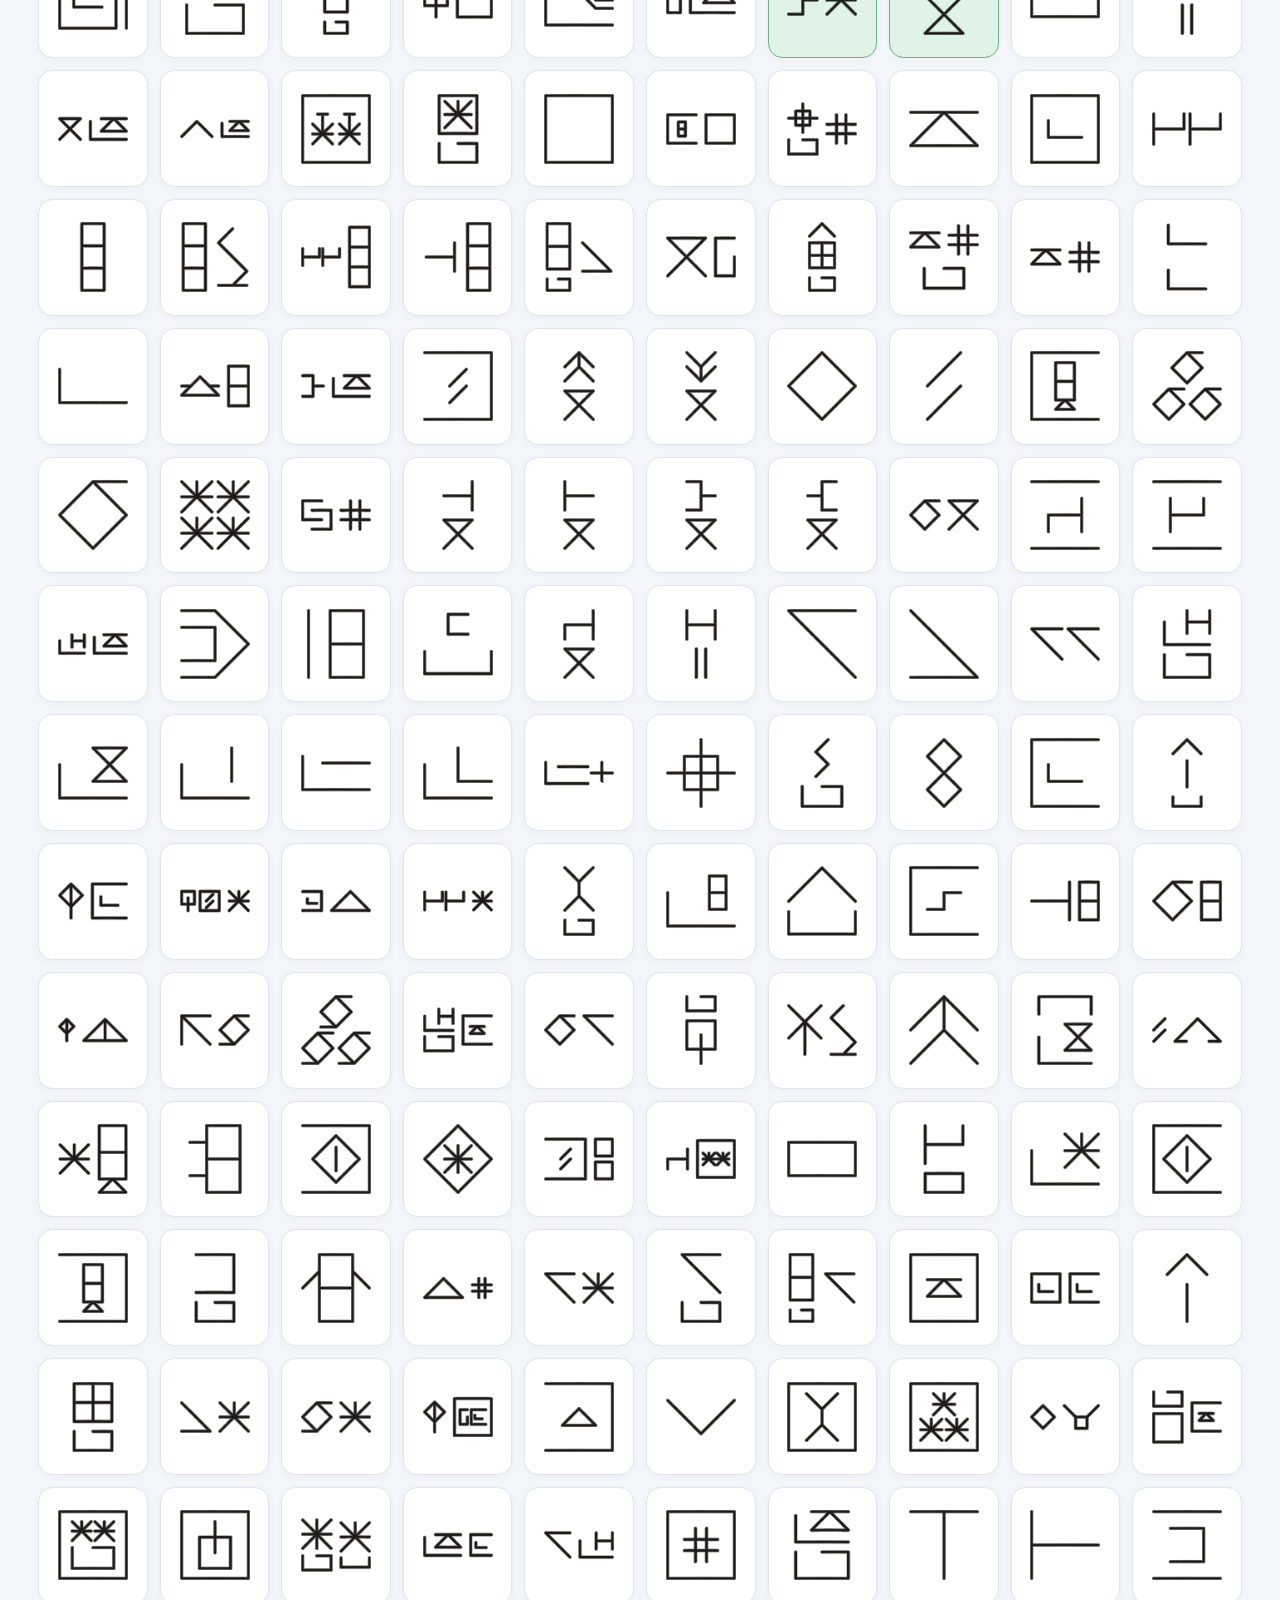
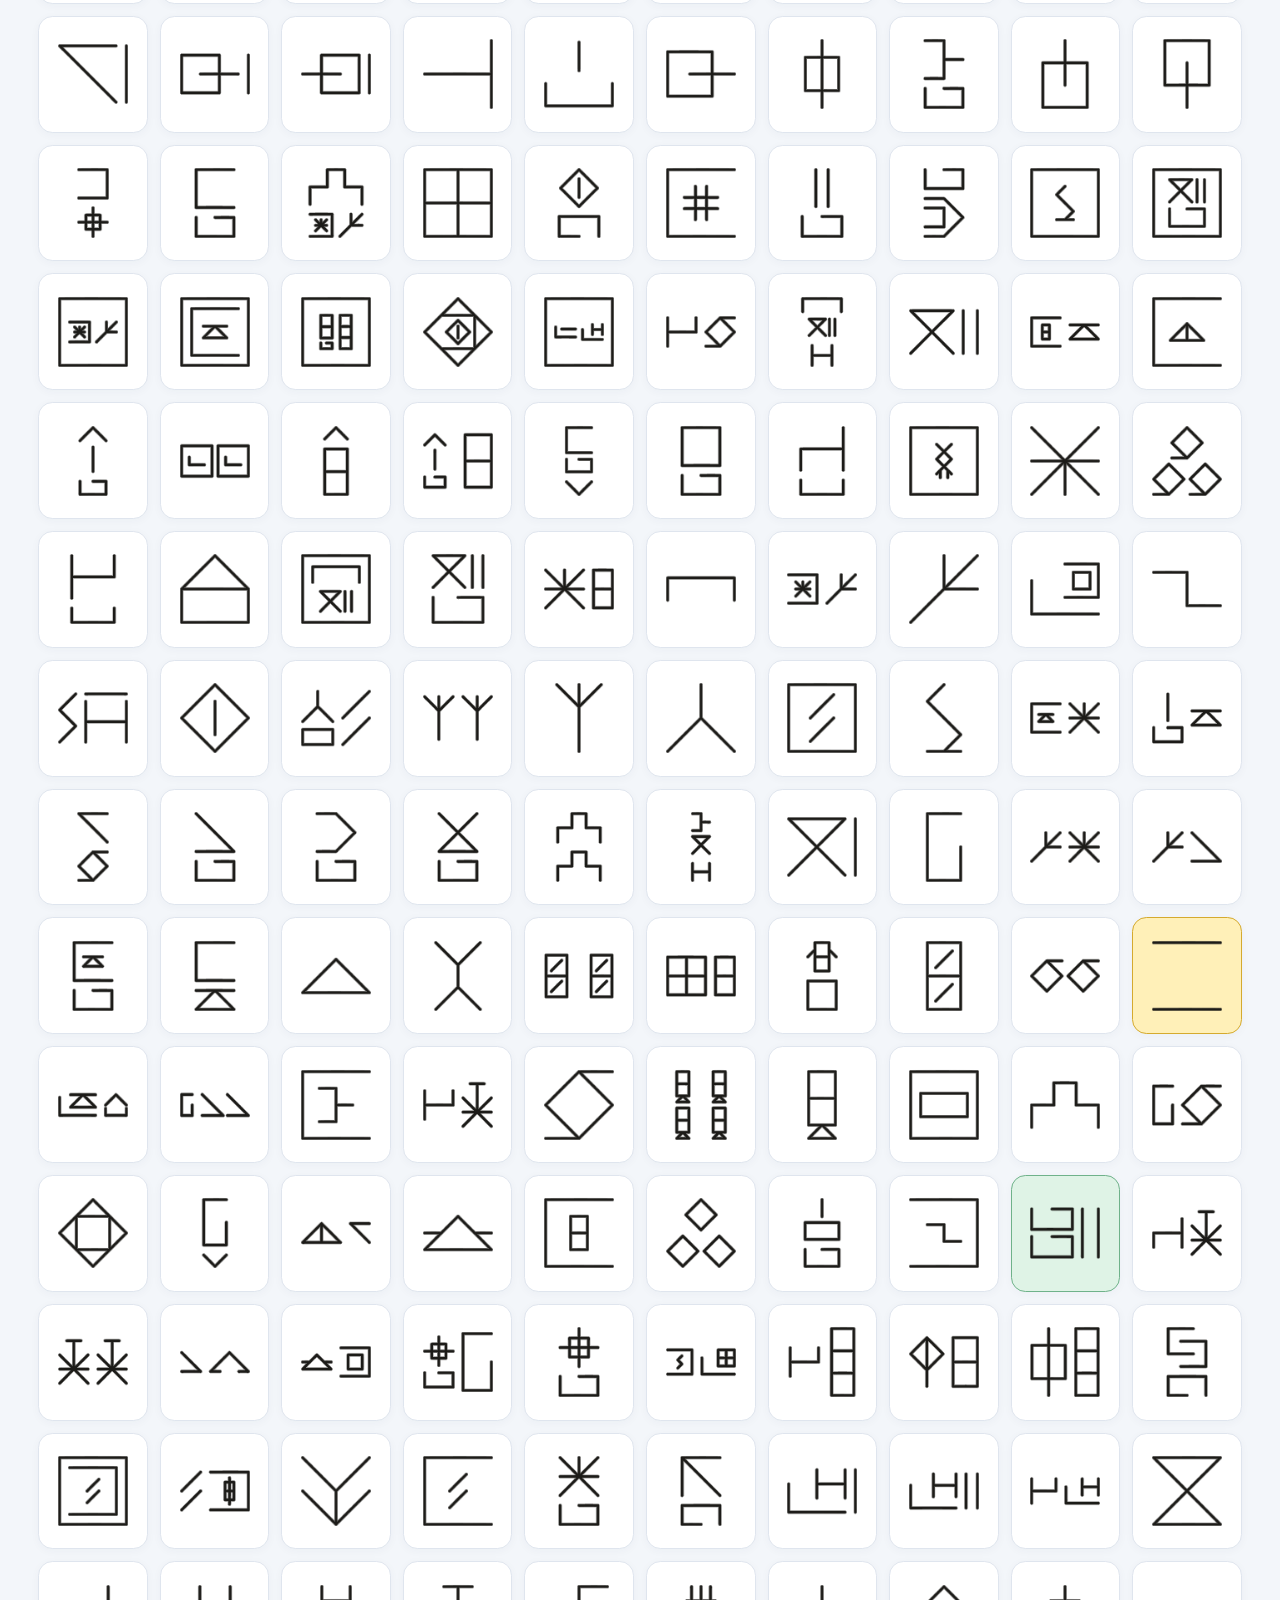
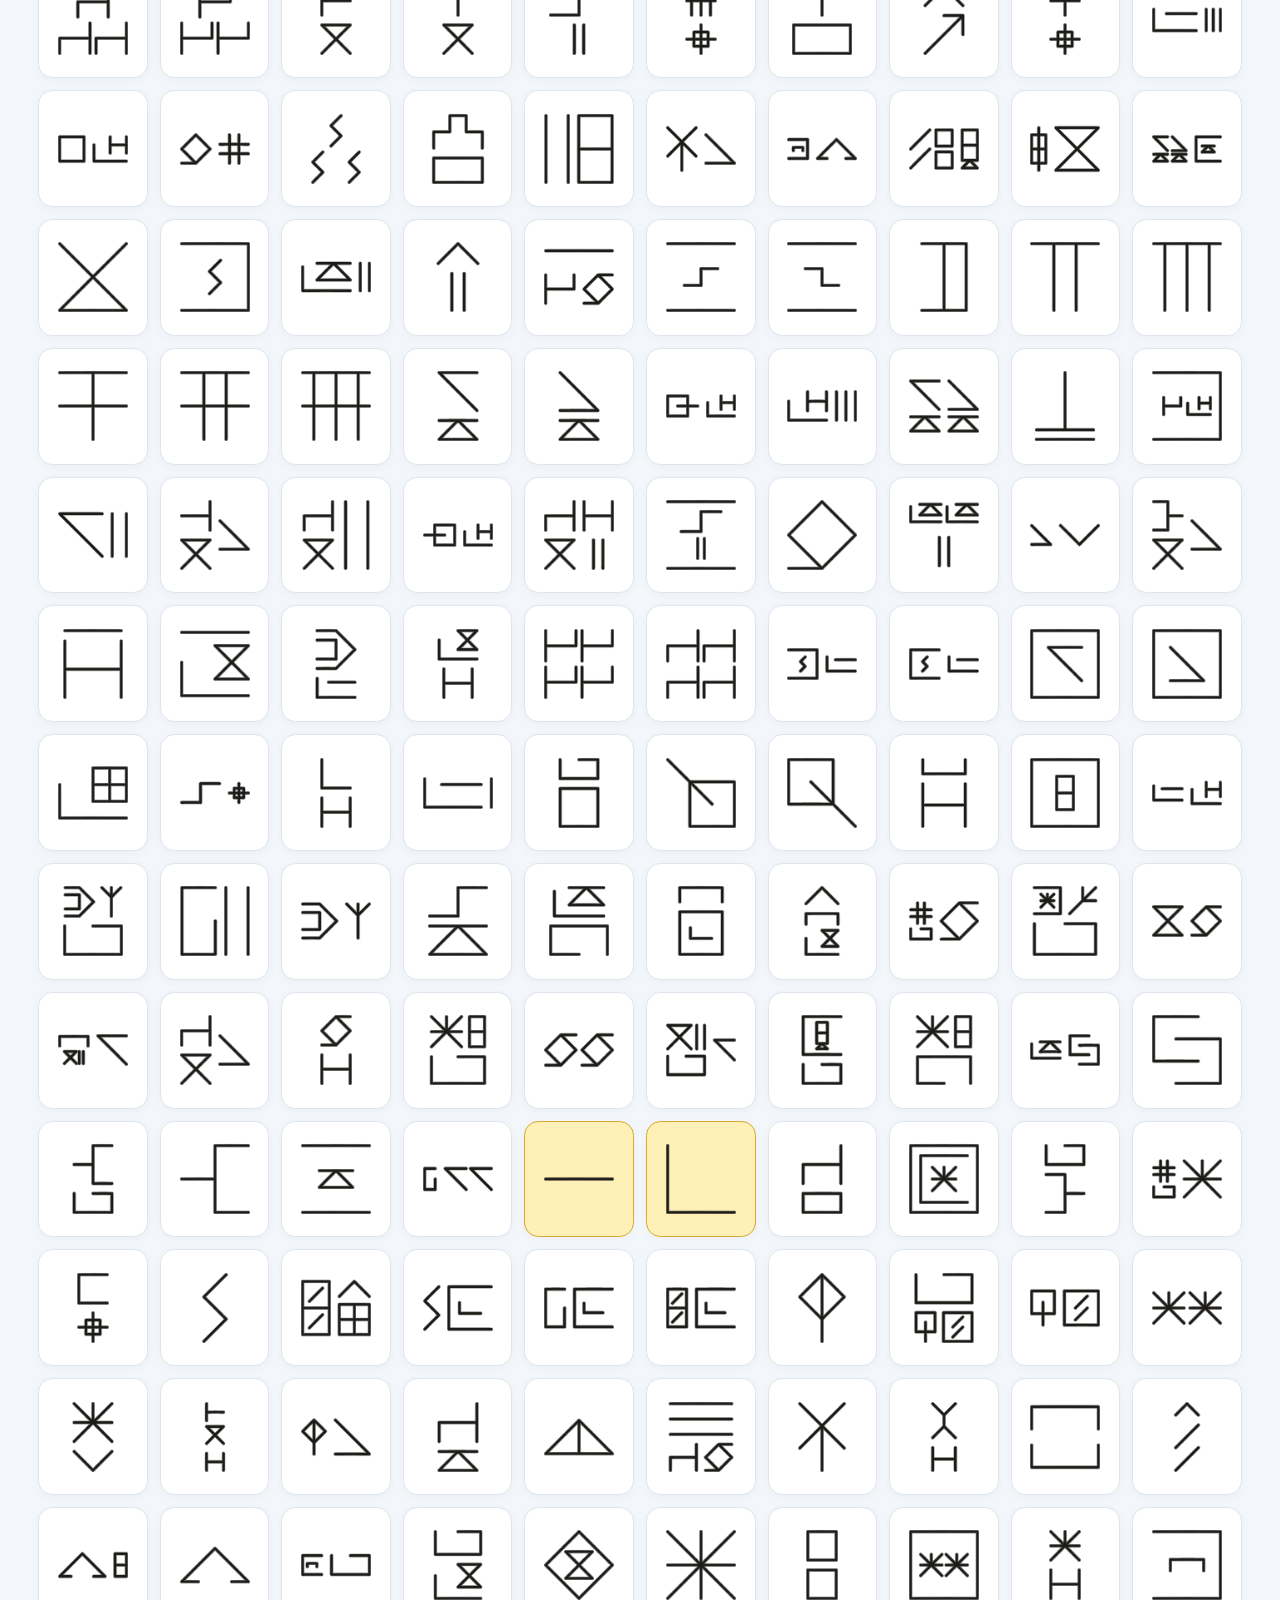
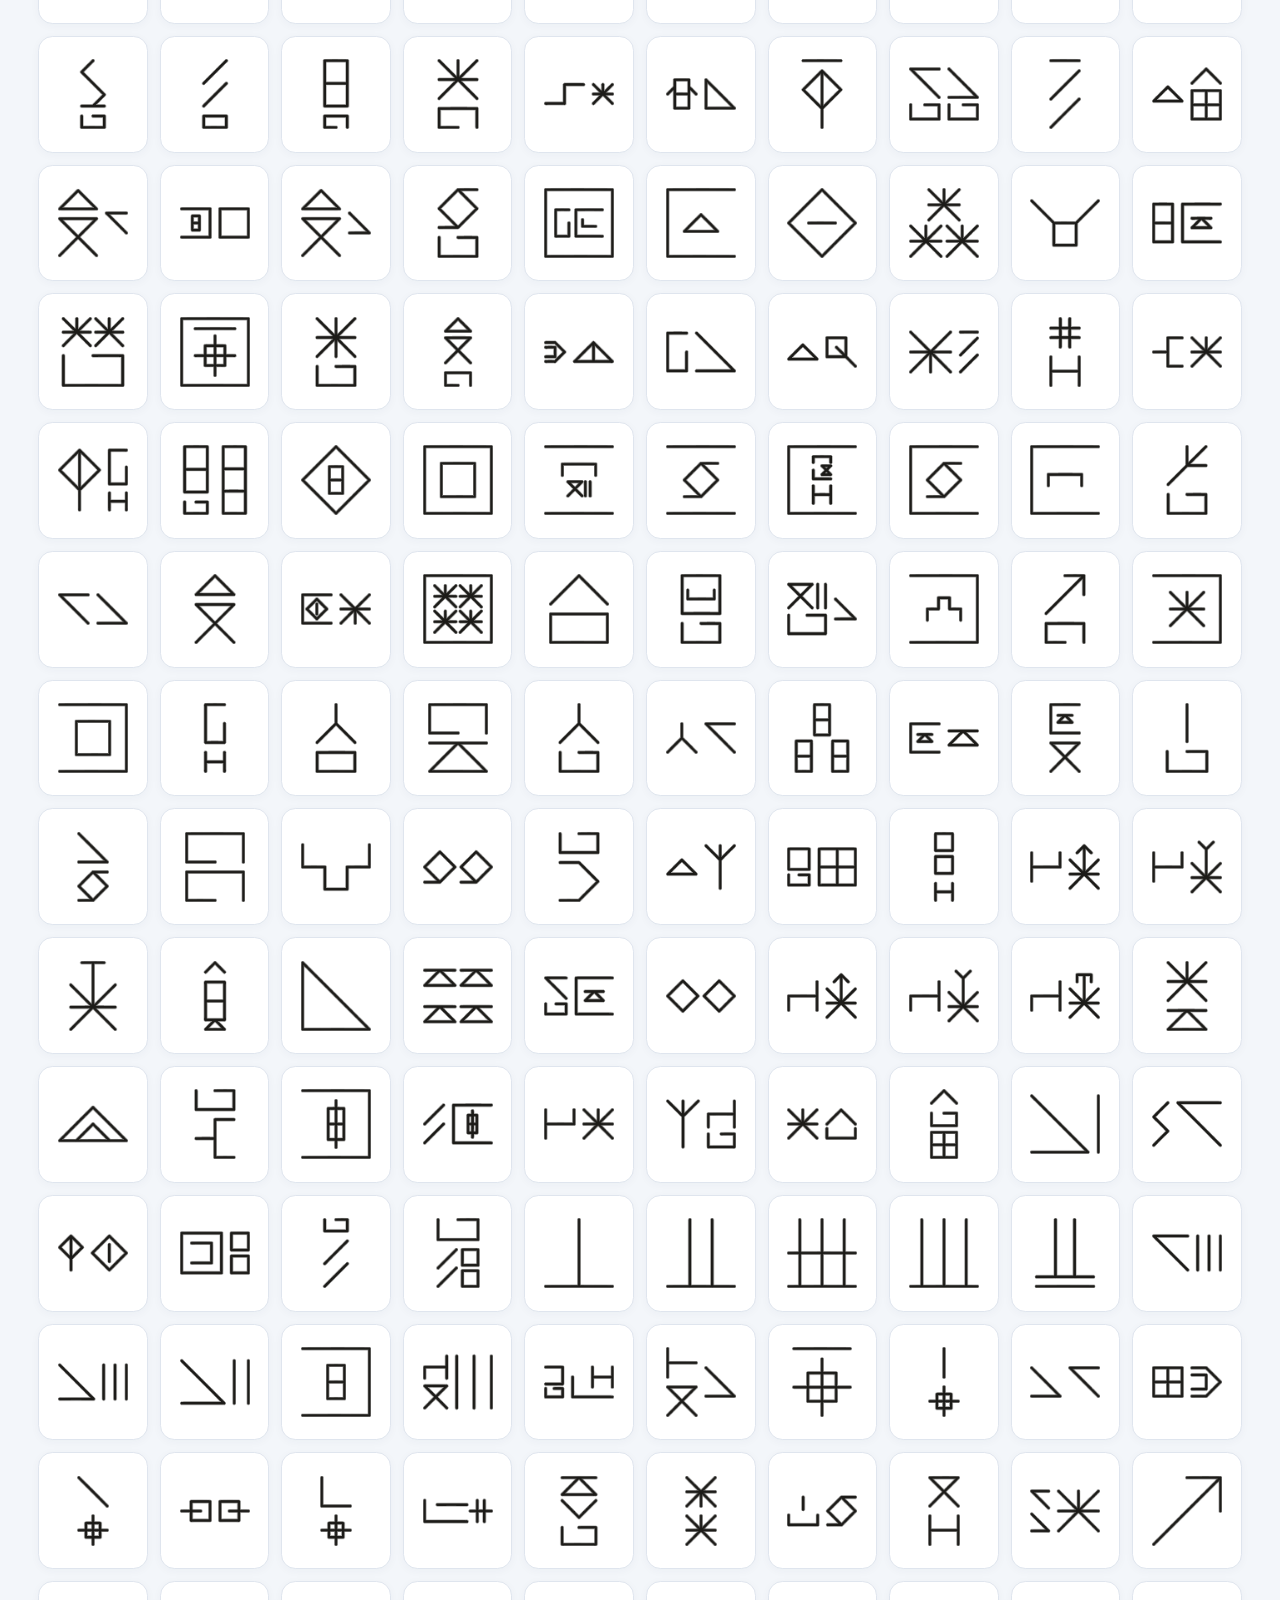
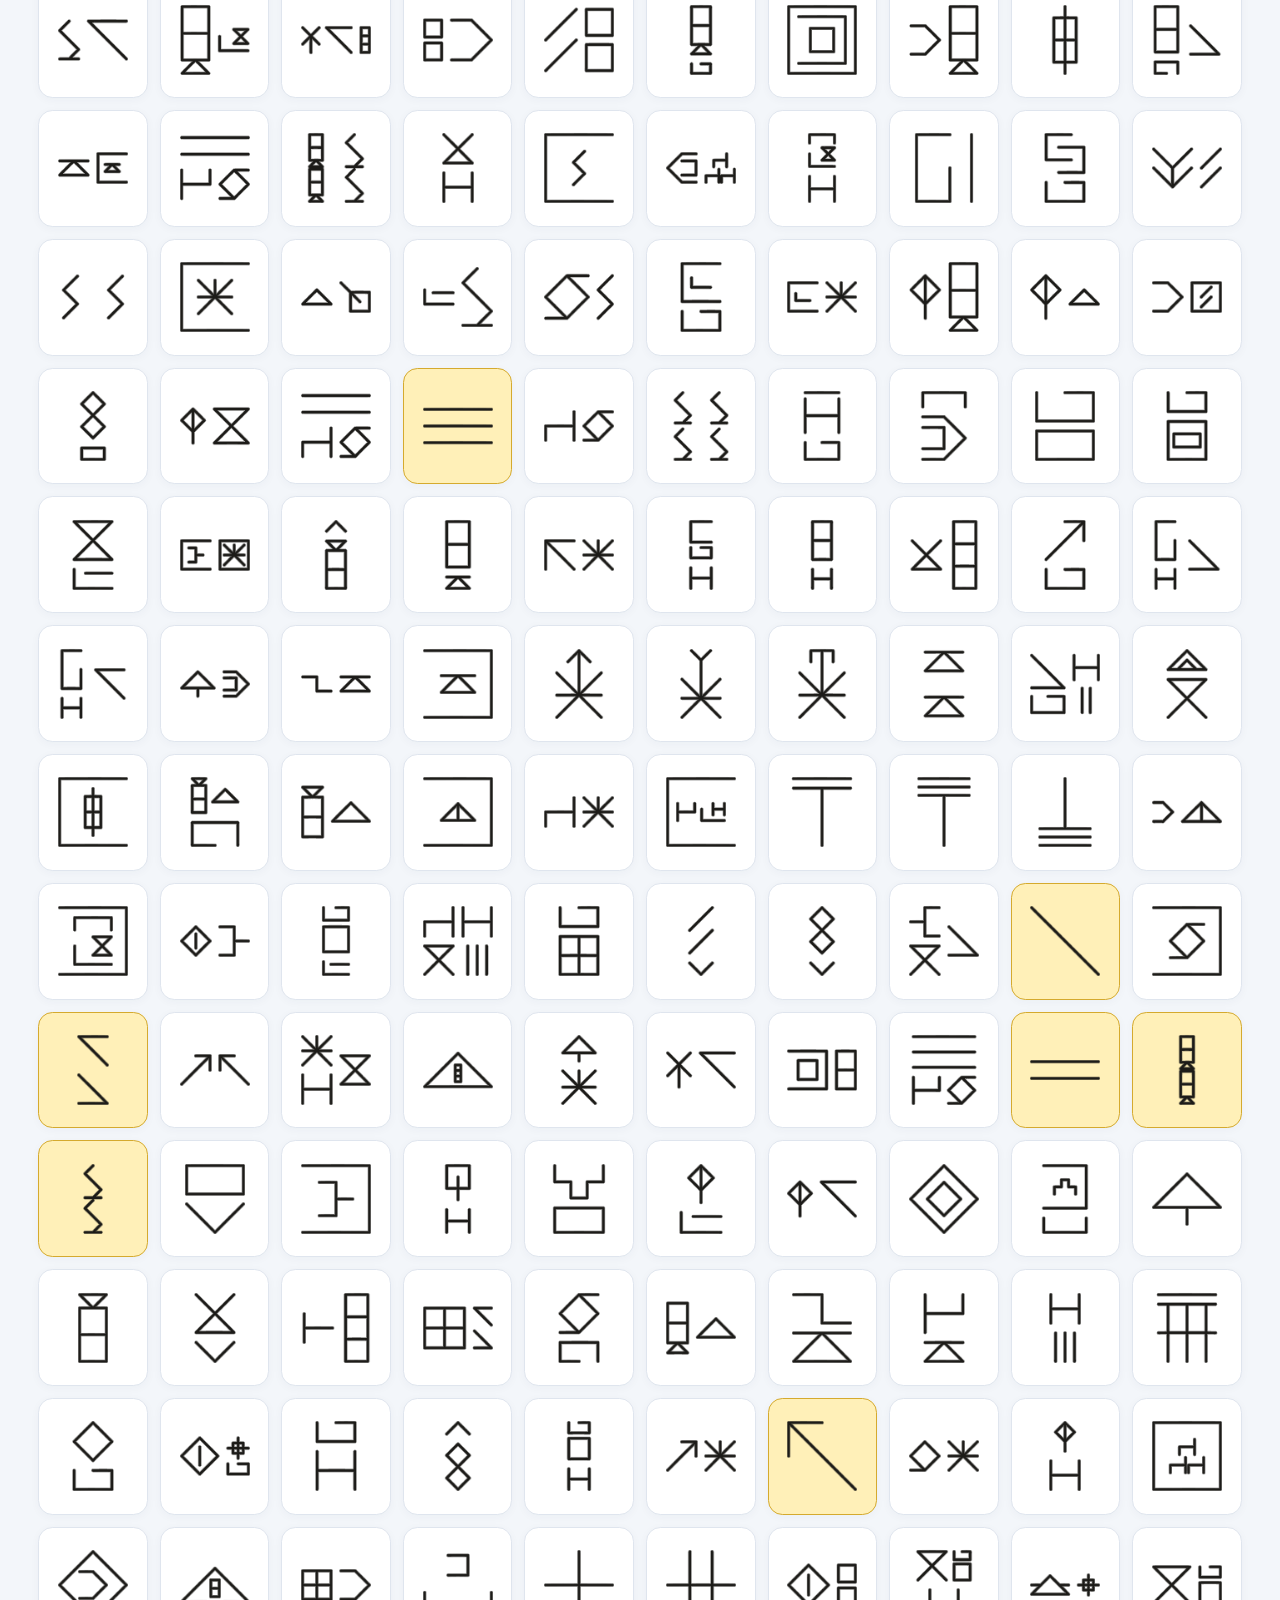
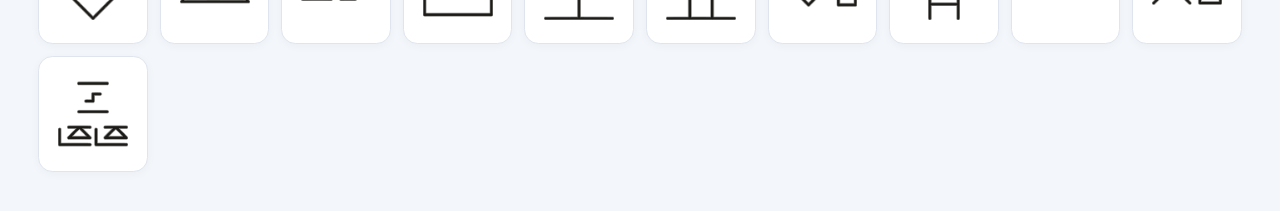
==== commit 89150987: "Exclude permanently hidden Demo entry routes" ====
--- a/index.html
+++ b/index.html
@@ -7,8 +7,8 @@
     <meta name="description" content="浏览 Demo 中可达的字形，并查看到达每个字典页的完整点击路径。">
     <title>Demo 字典</title>
     <link rel="icon" type="image/png" href="icon.png">
-    <link rel="stylesheet" href="styles.css?v=f1528cc7973d">
-    <script src="app.js?v=a12b2842e044" defer></script>
+    <link rel="stylesheet" href="styles.css?v=12240a44b959">
+    <script src="app.js?v=cd826adfc649" defer></script>
   </head>
   <body>
     <header class="app-bar">
--- a/styles.css
+++ b/styles.css
@@ -894,7 +894,7 @@
   display: block;
   width: 100%;
   height: 100%;
-  background-image: url("glyph-atlas.png?v=b040274ee1b1");
+  background-image: url("glyph-atlas.png?v=17b171c3fb99");
   background-repeat: no-repeat;
   image-rendering: auto;
 }
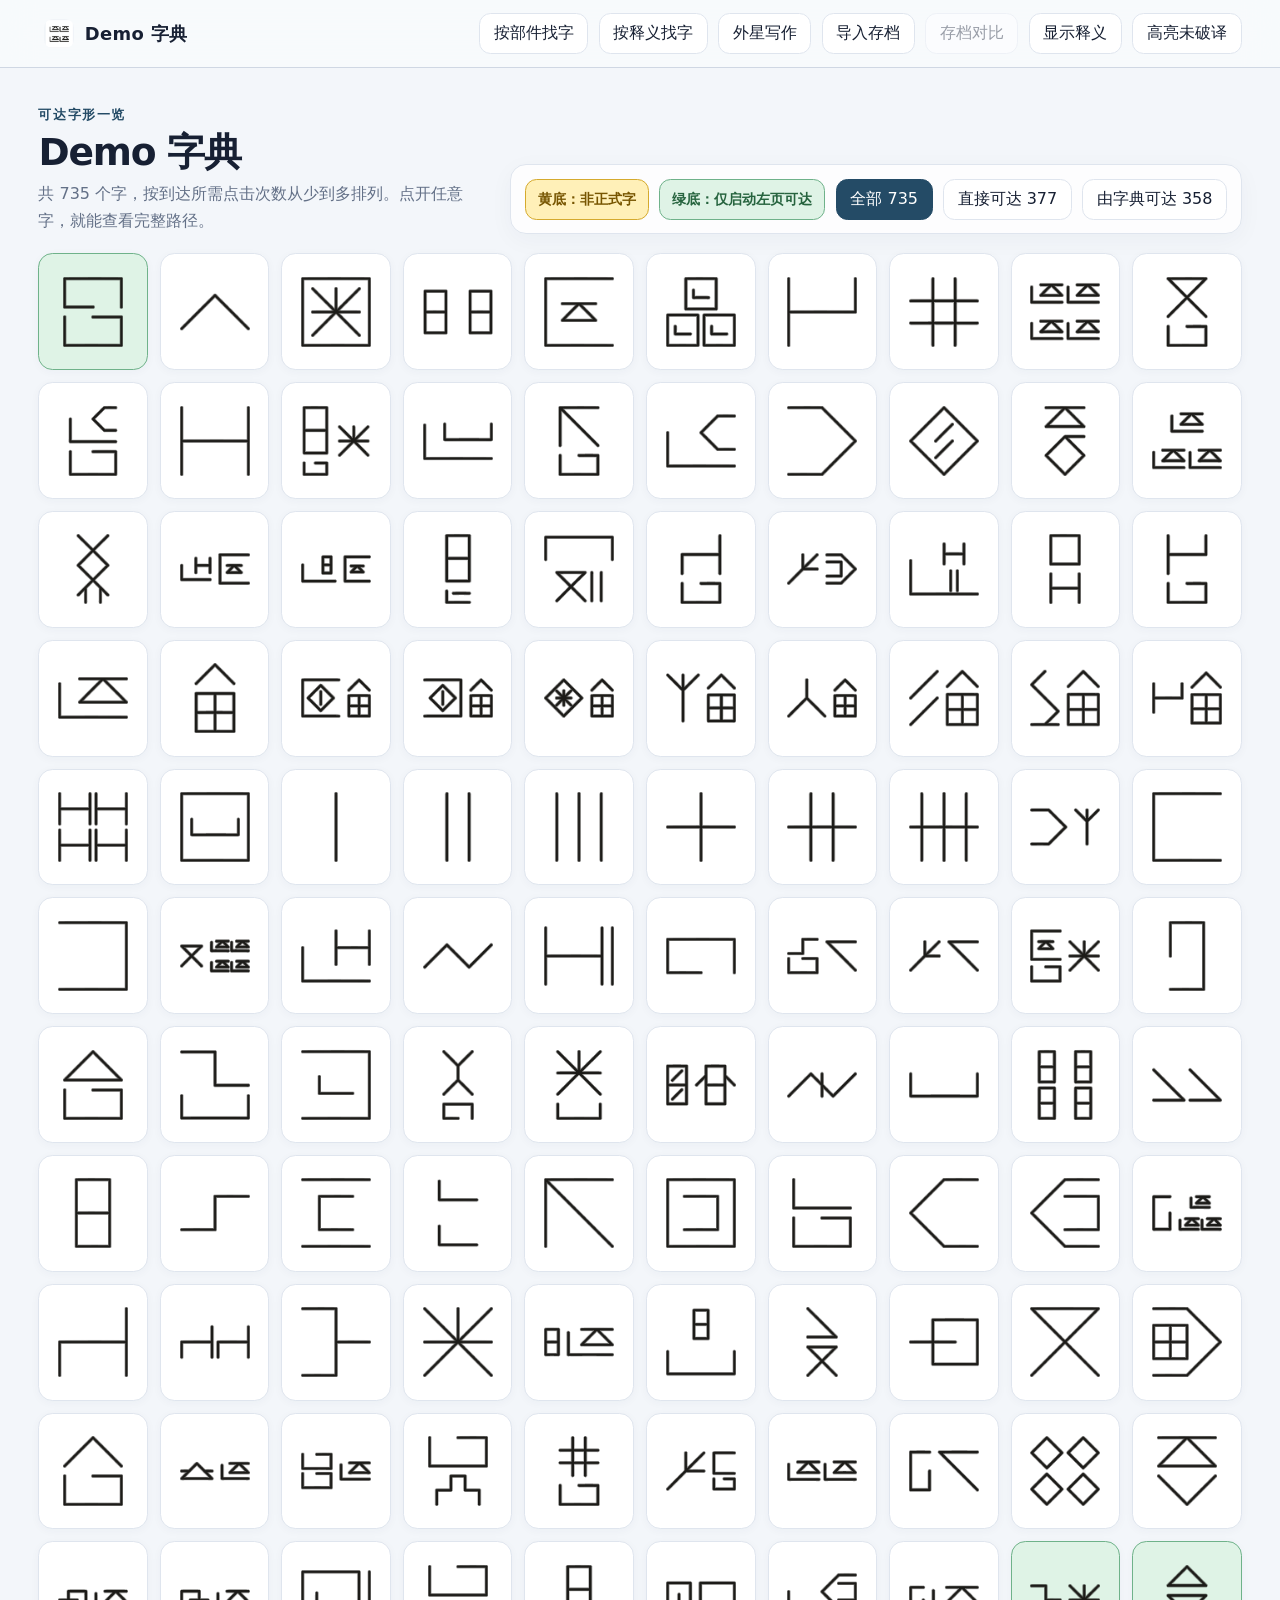
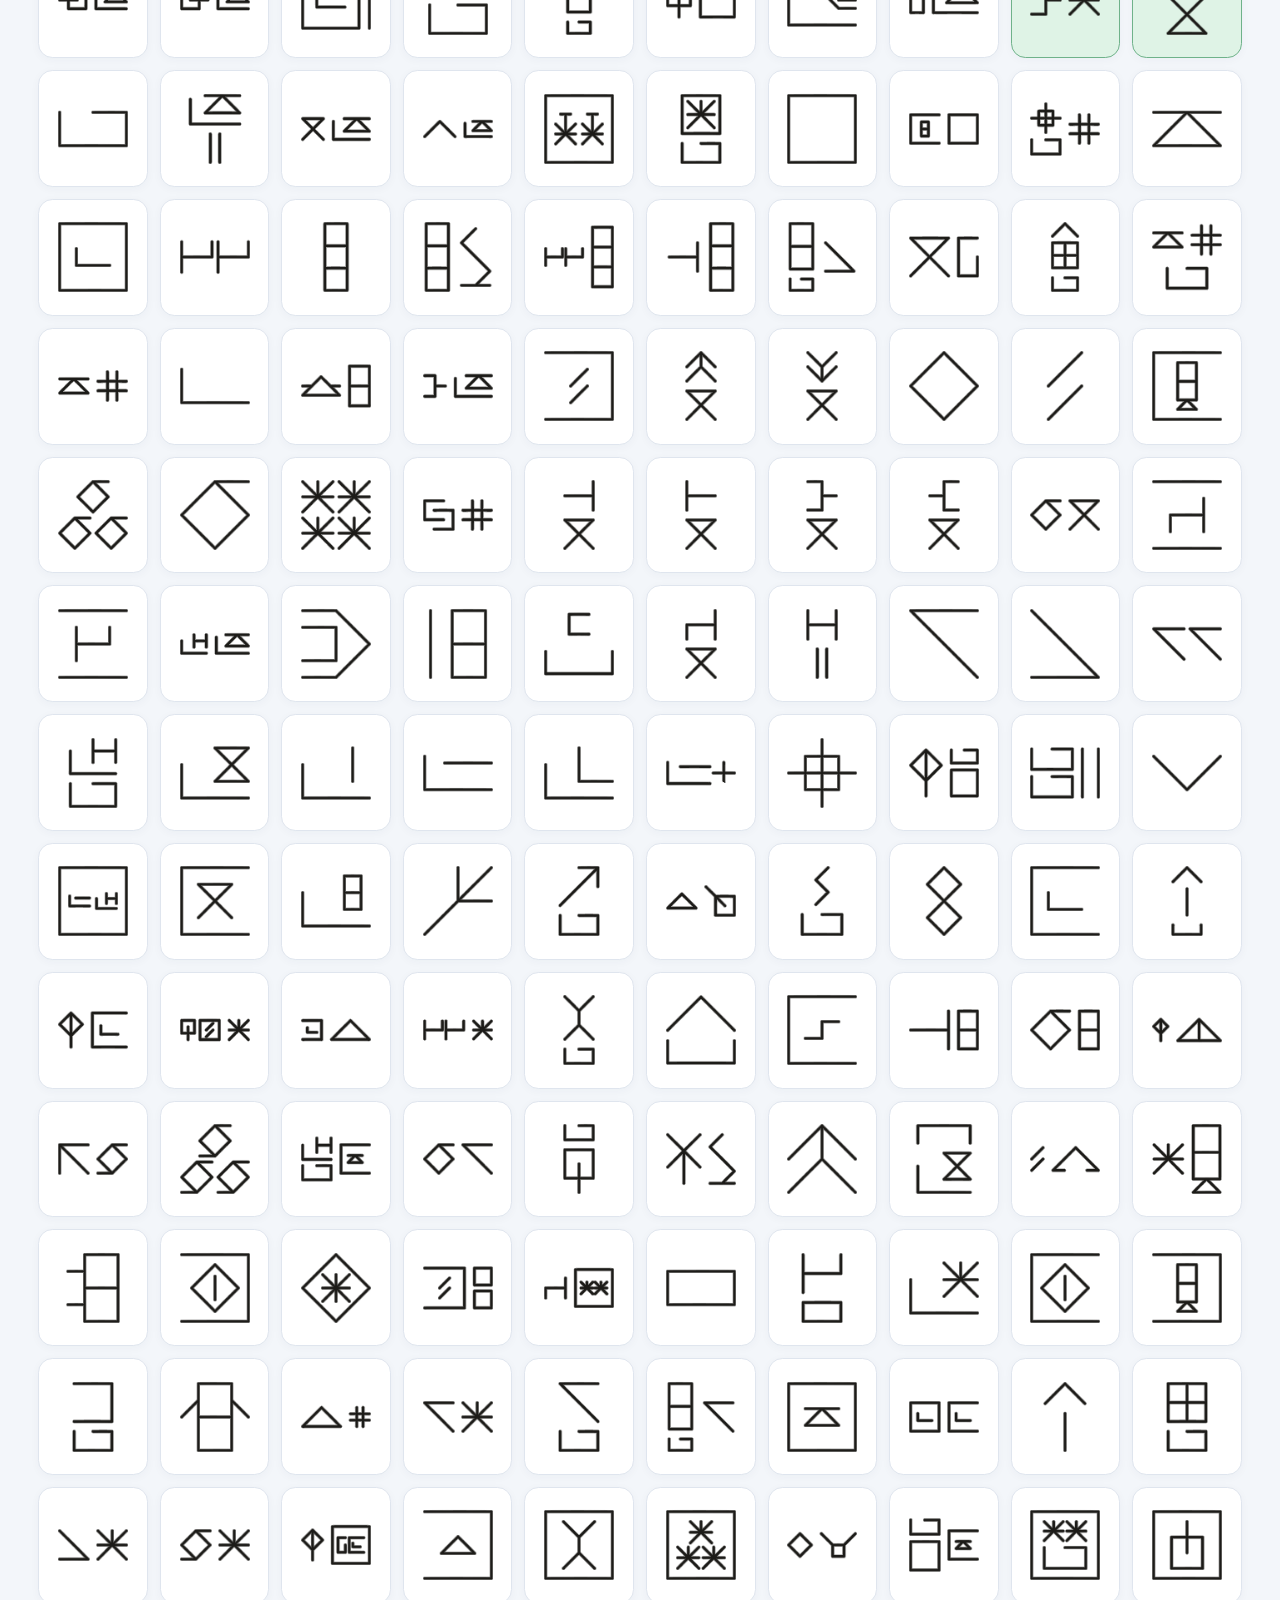
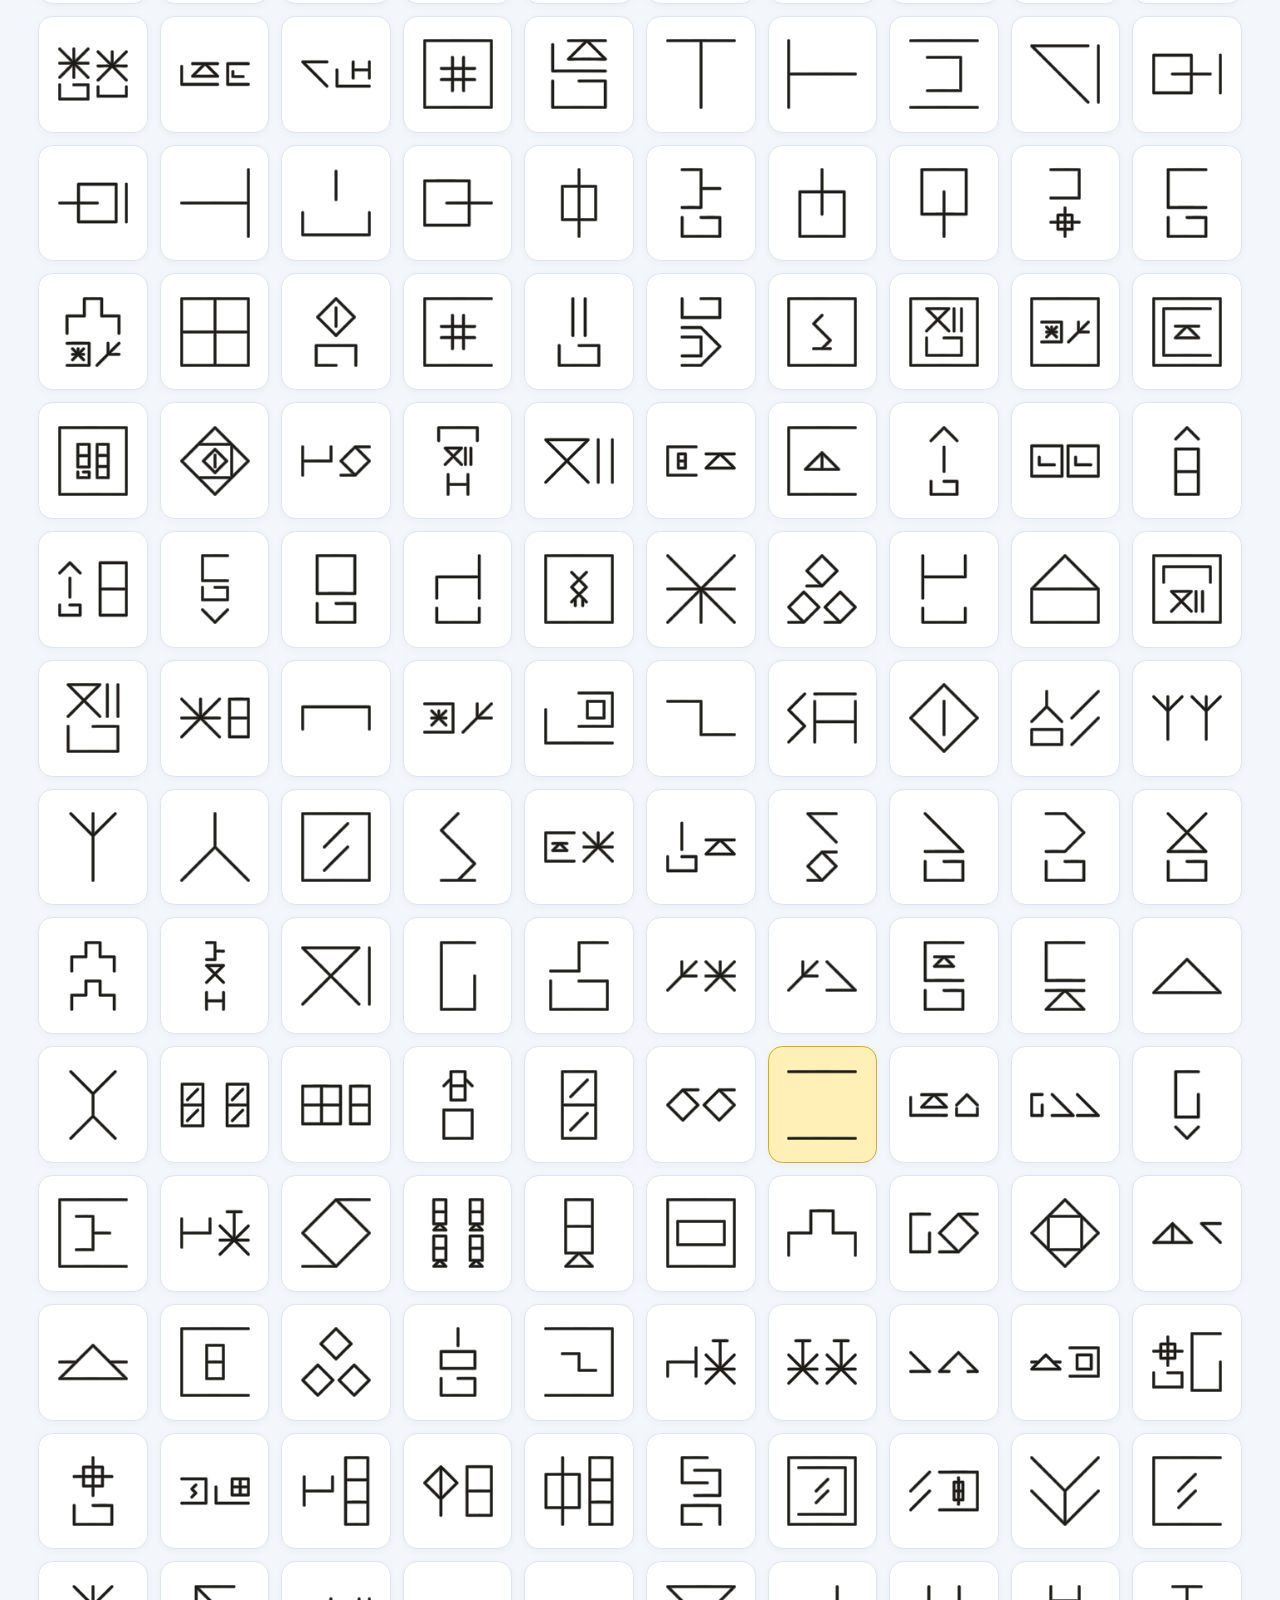
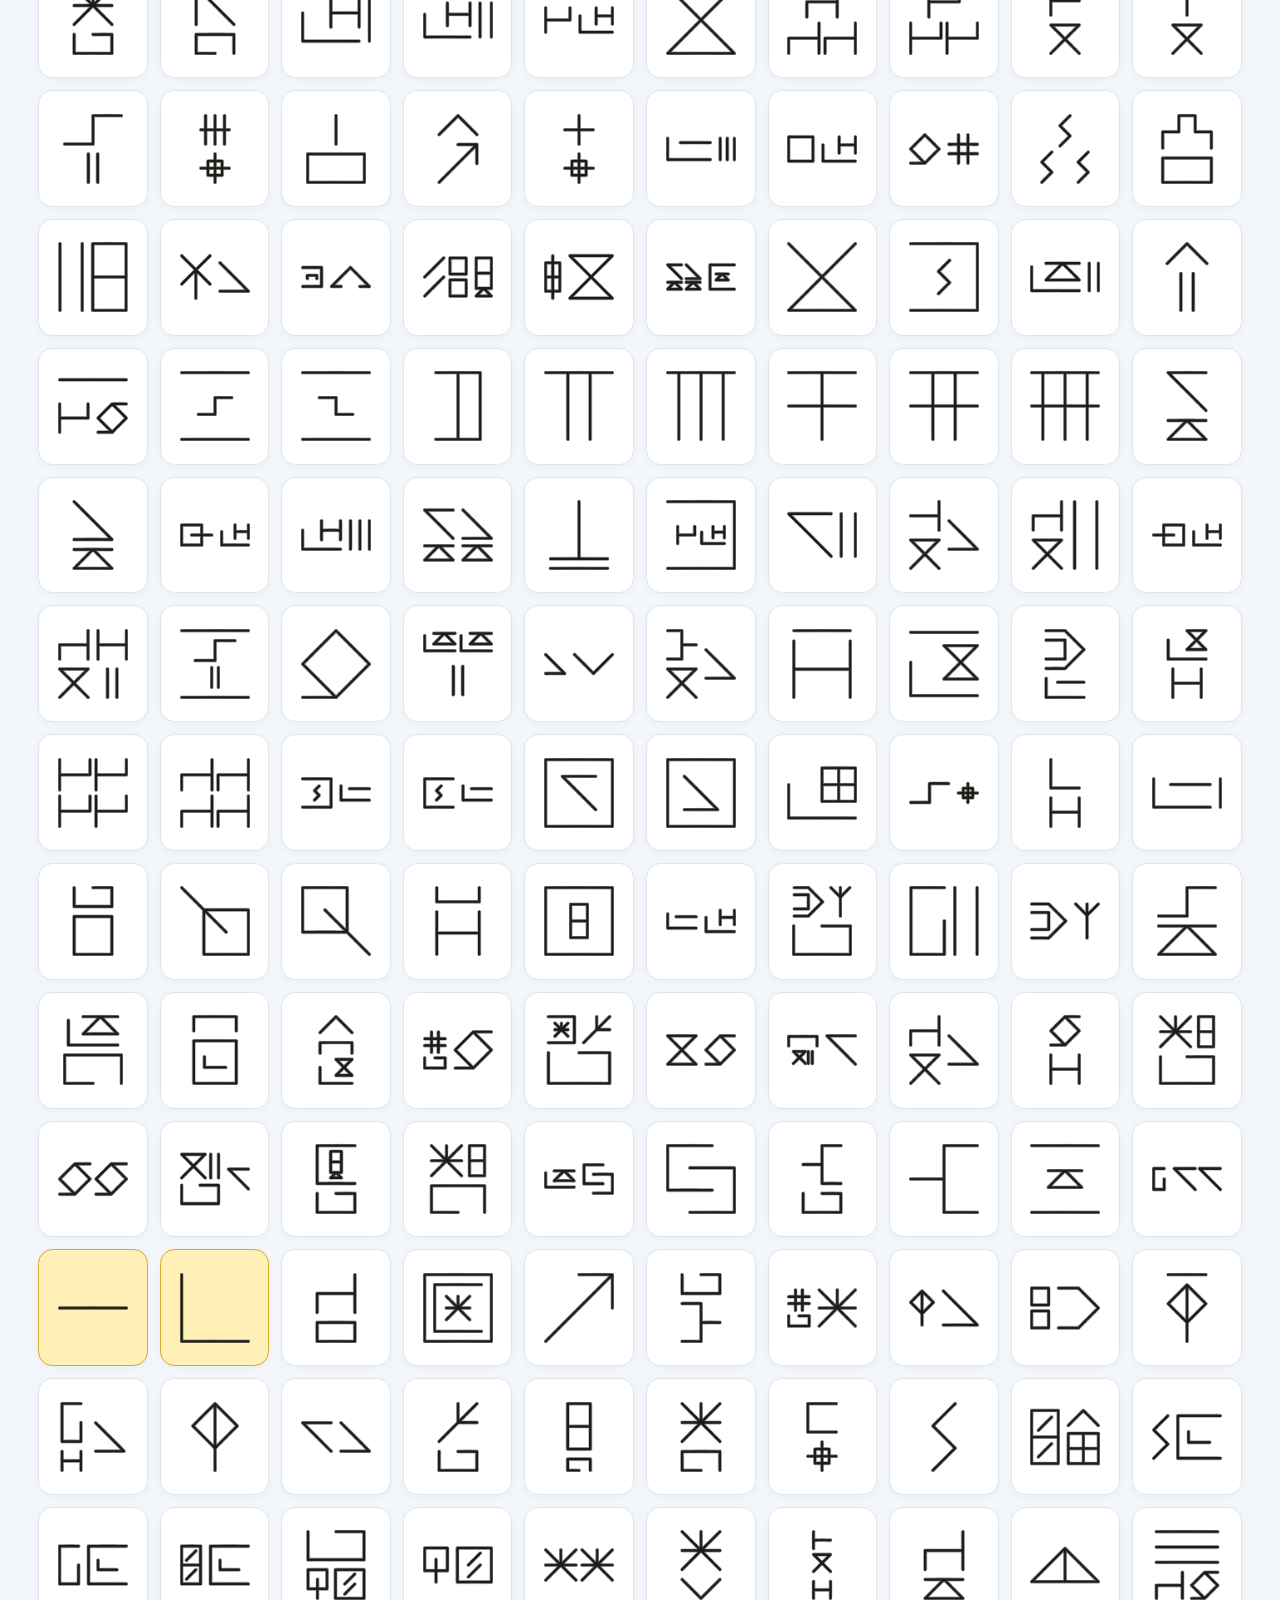
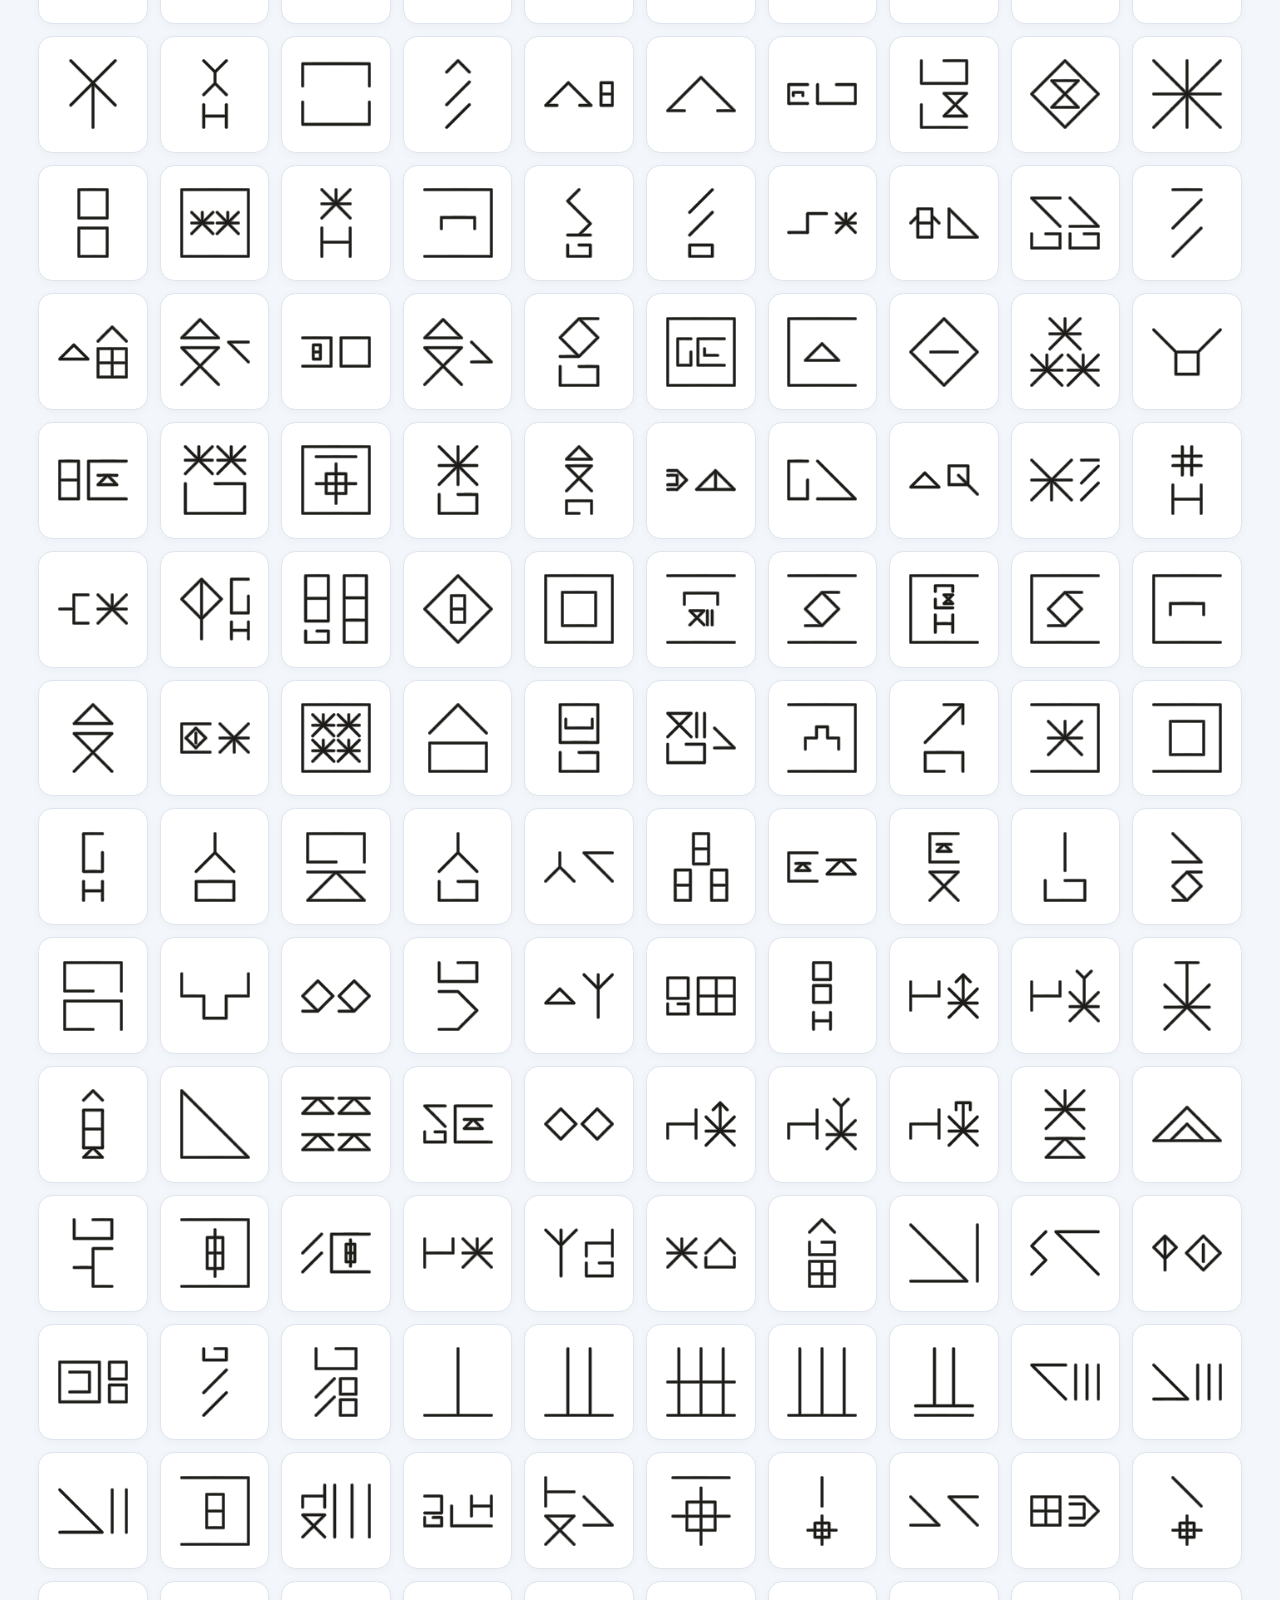
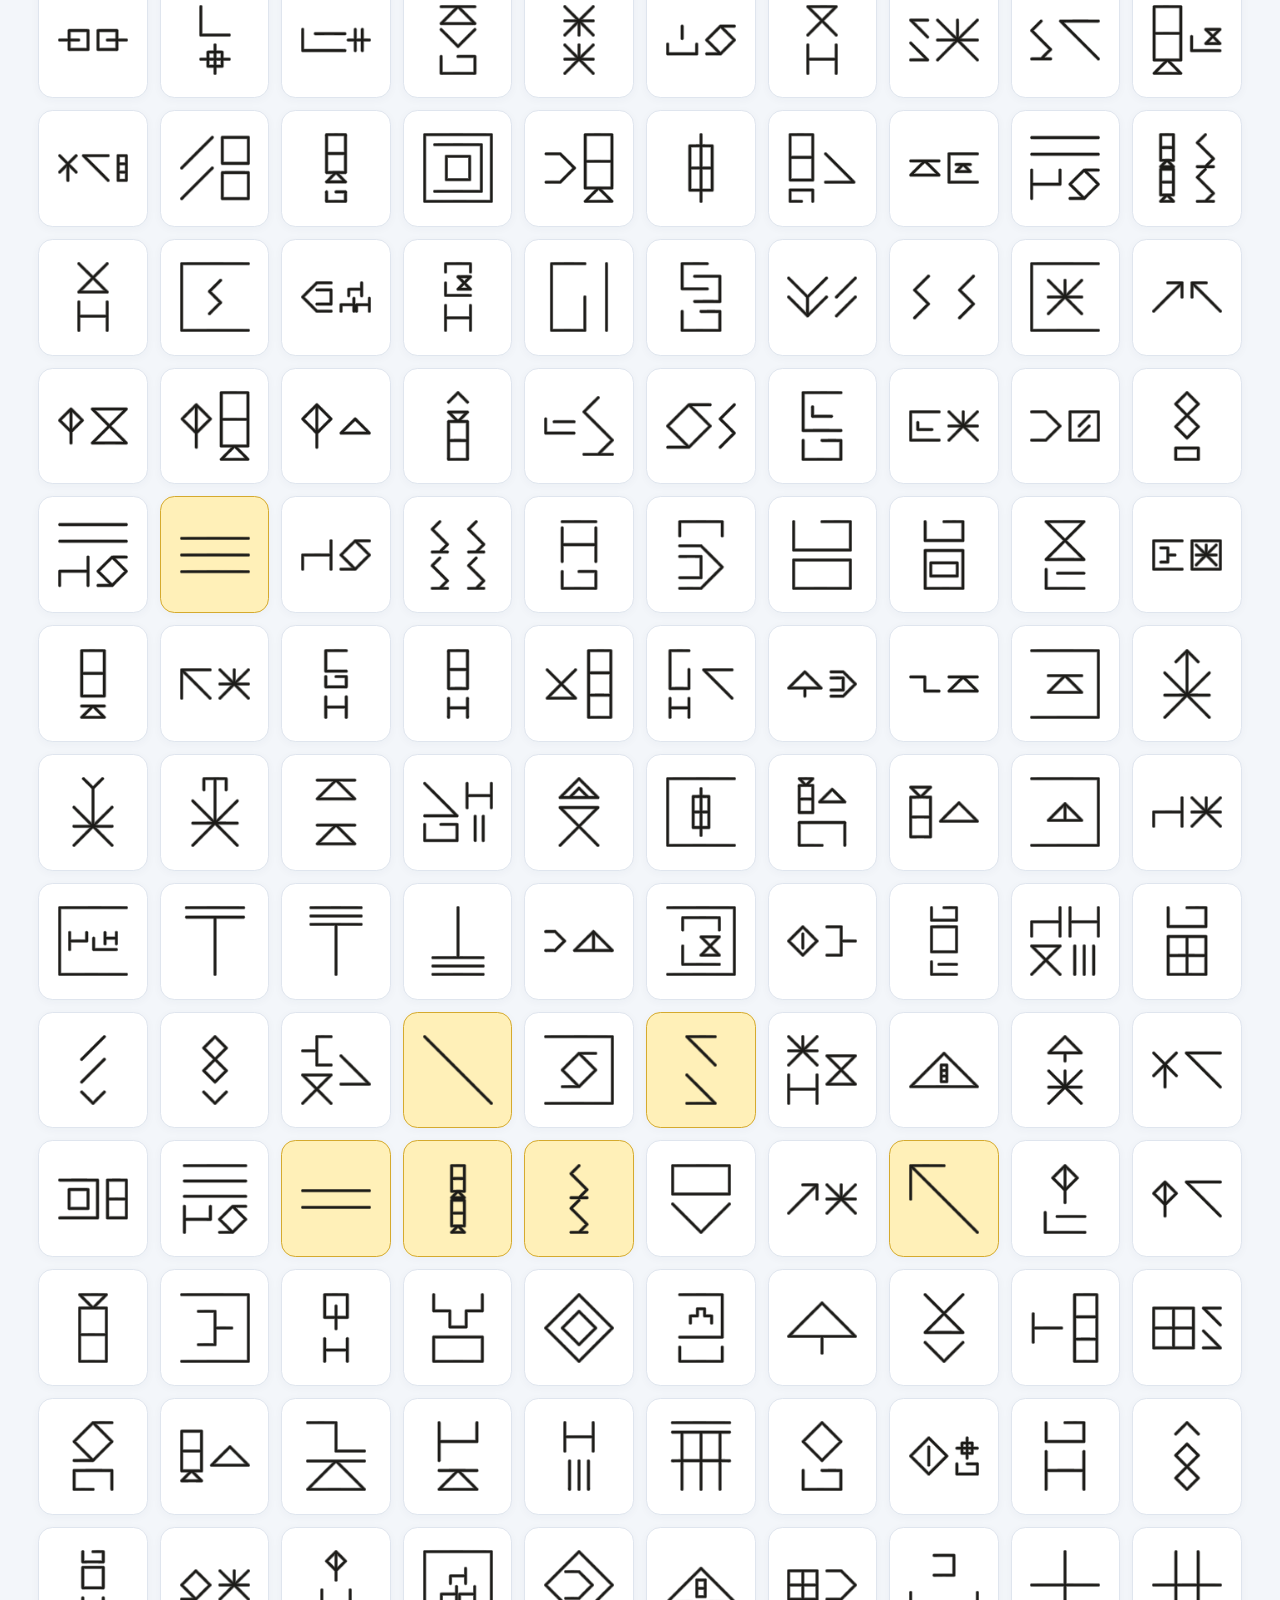
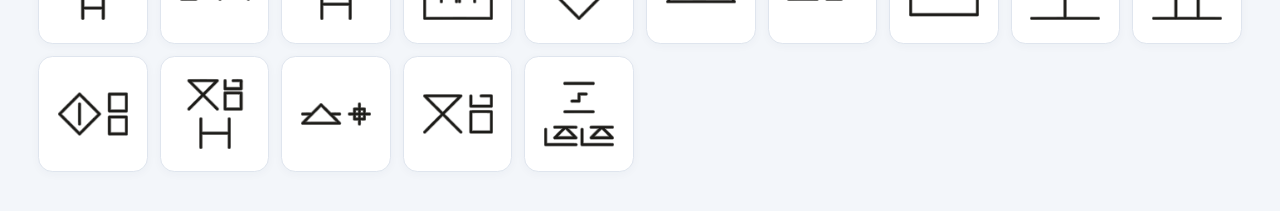
==== commit ea9be250: "Restore entries reachable through first-line menu markup" ====
--- a/index.html
+++ b/index.html
@@ -7,8 +7,8 @@
     <meta name="description" content="浏览 Demo 中可达的字形，并查看到达每个字典页的完整点击路径。">
     <title>Demo 字典</title>
     <link rel="icon" type="image/png" href="icon.png">
-    <link rel="stylesheet" href="styles.css?v=12240a44b959">
-    <script src="app.js?v=cd826adfc649" defer></script>
+    <link rel="stylesheet" href="styles.css?v=f1528cc7973d">
+    <script src="app.js?v=a12b2842e044" defer></script>
   </head>
   <body>
     <header class="app-bar">
--- a/styles.css
+++ b/styles.css
@@ -894,7 +894,7 @@
   display: block;
   width: 100%;
   height: 100%;
-  background-image: url("glyph-atlas.png?v=17b171c3fb99");
+  background-image: url("glyph-atlas.png?v=b040274ee1b1");
   background-repeat: no-repeat;
   image-rendering: auto;
 }
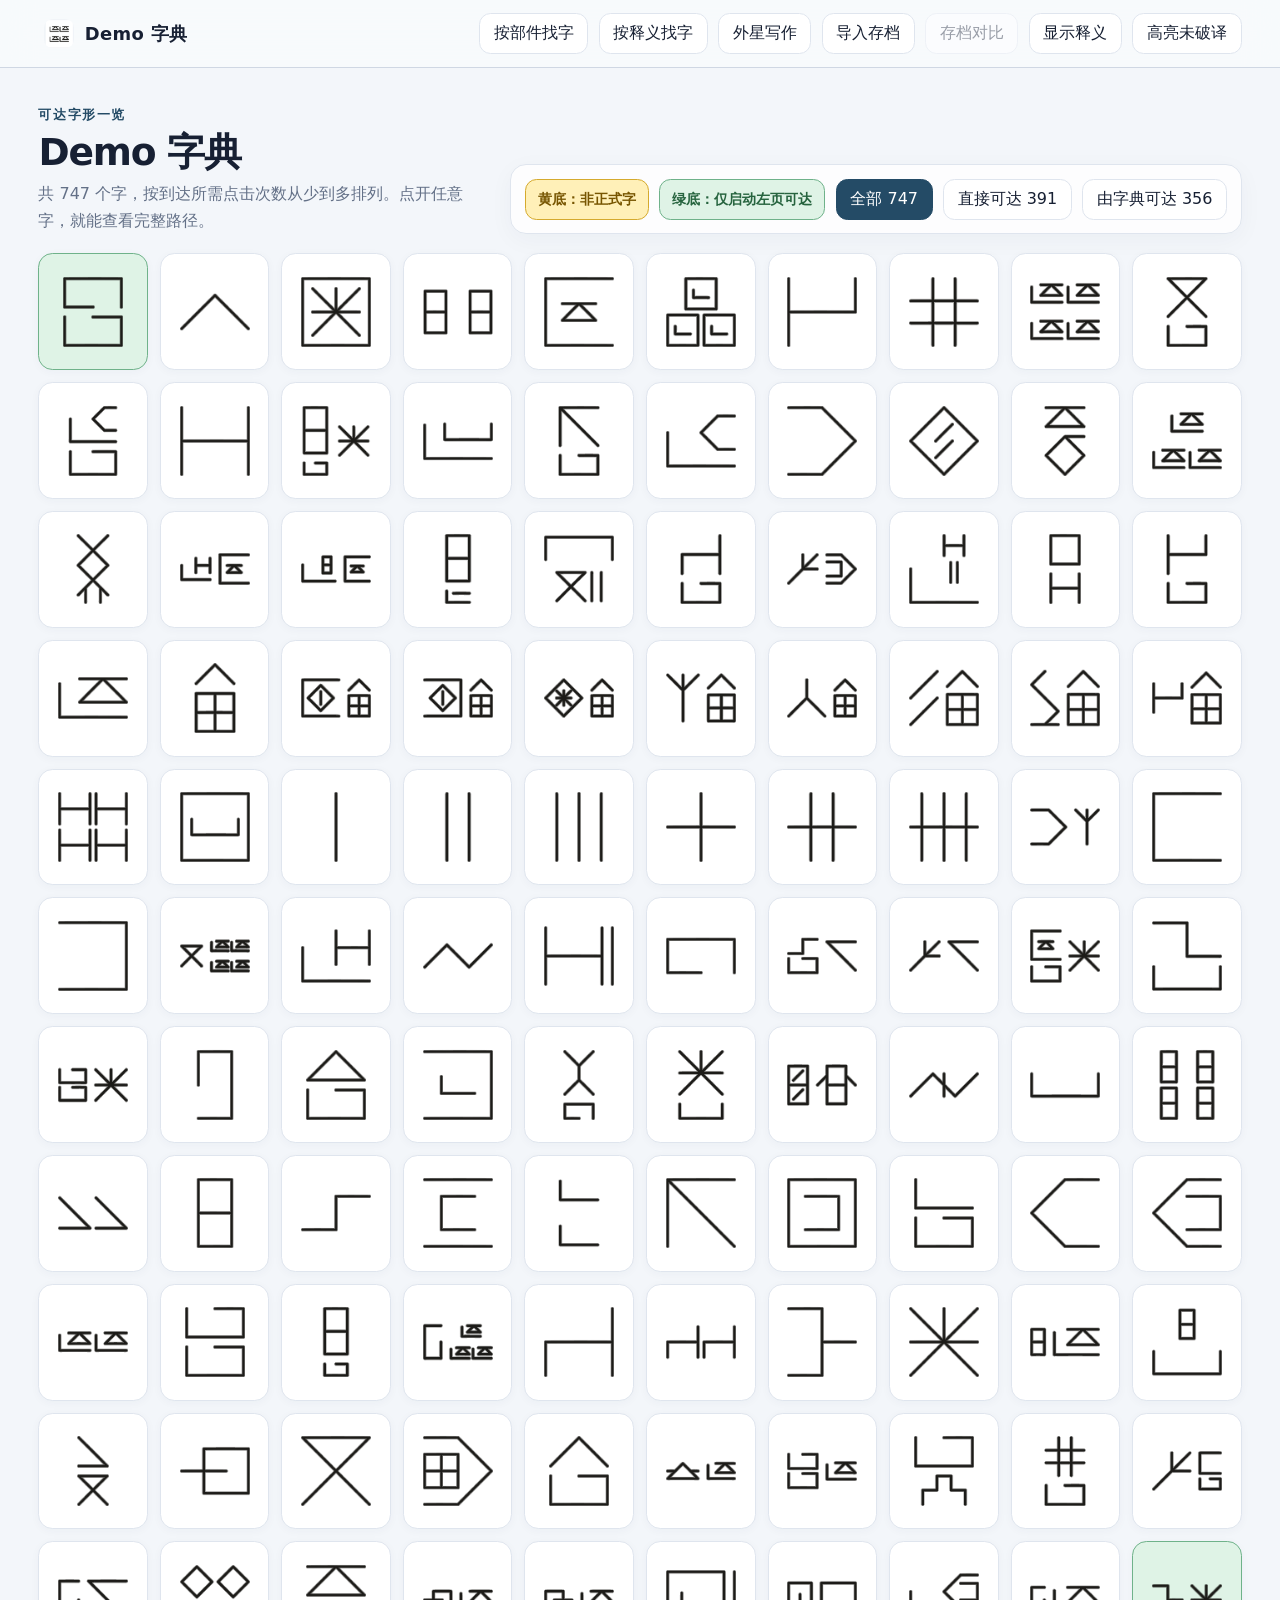
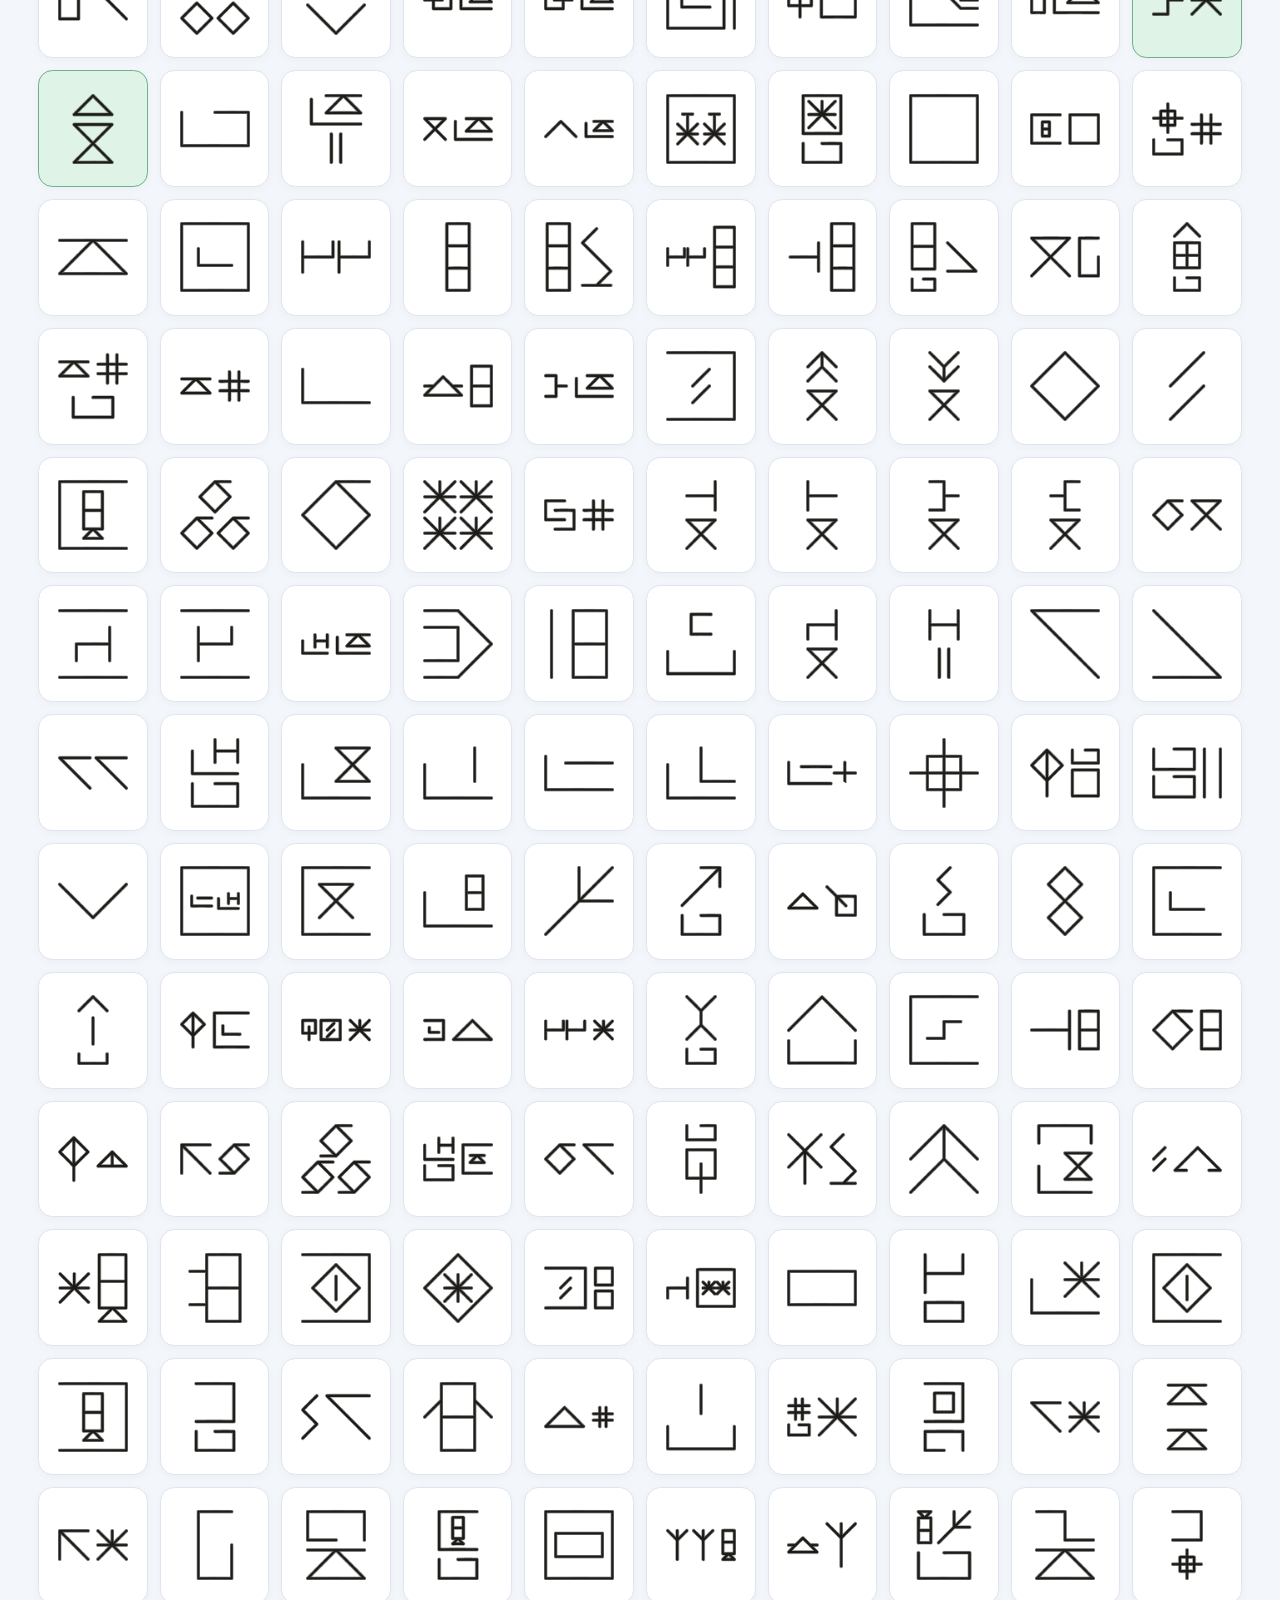
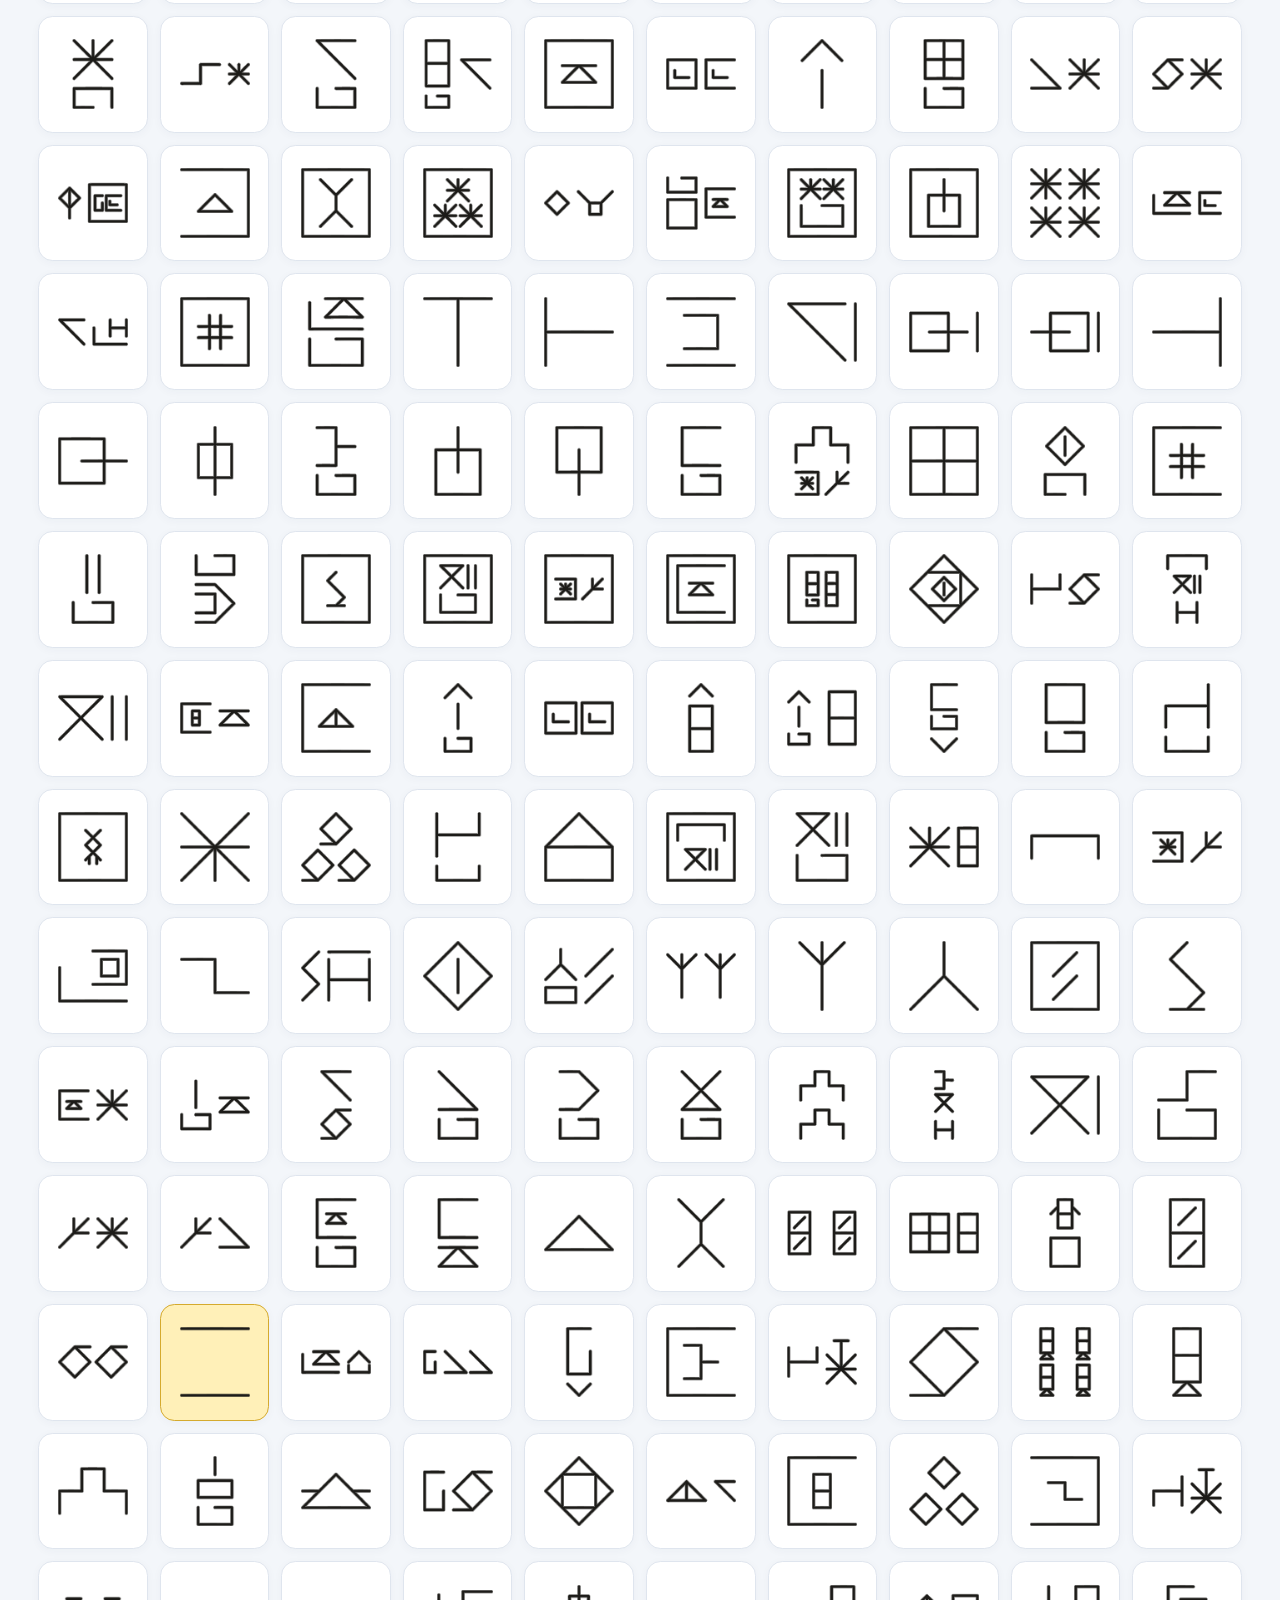
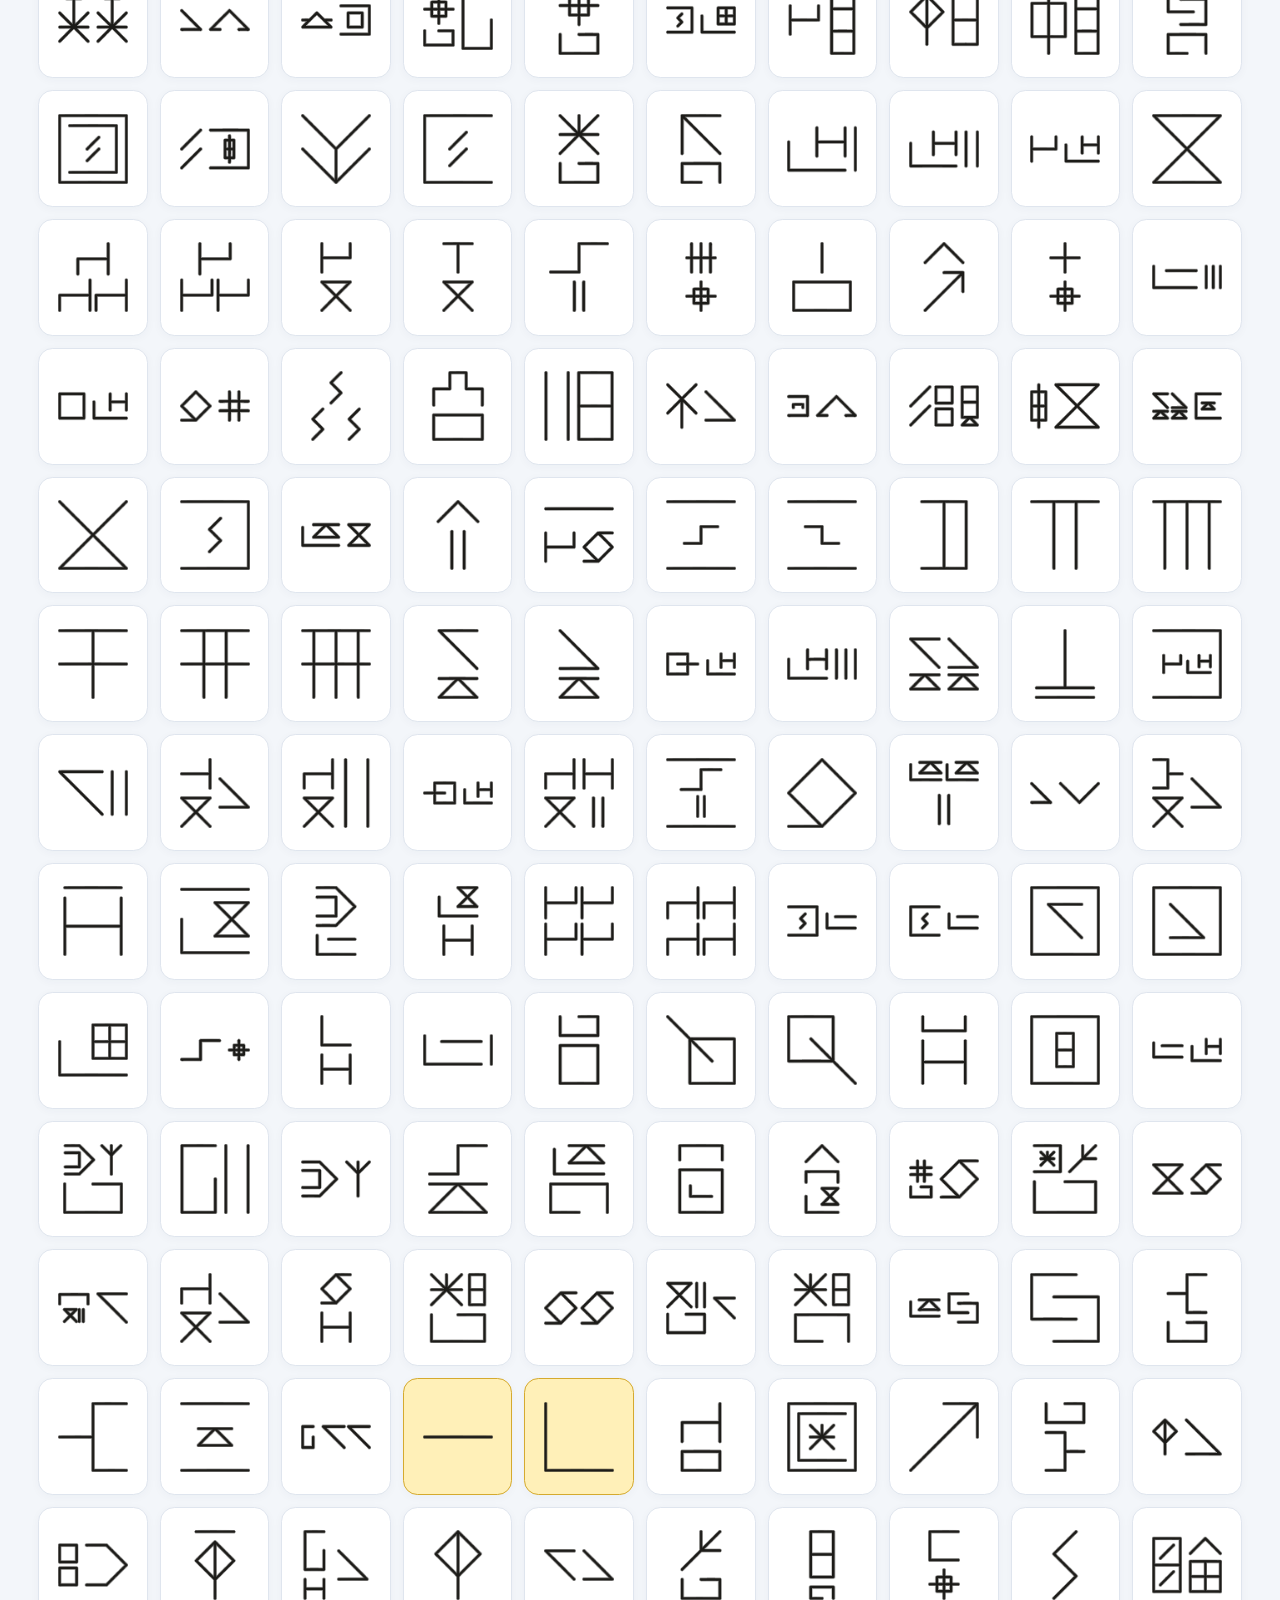
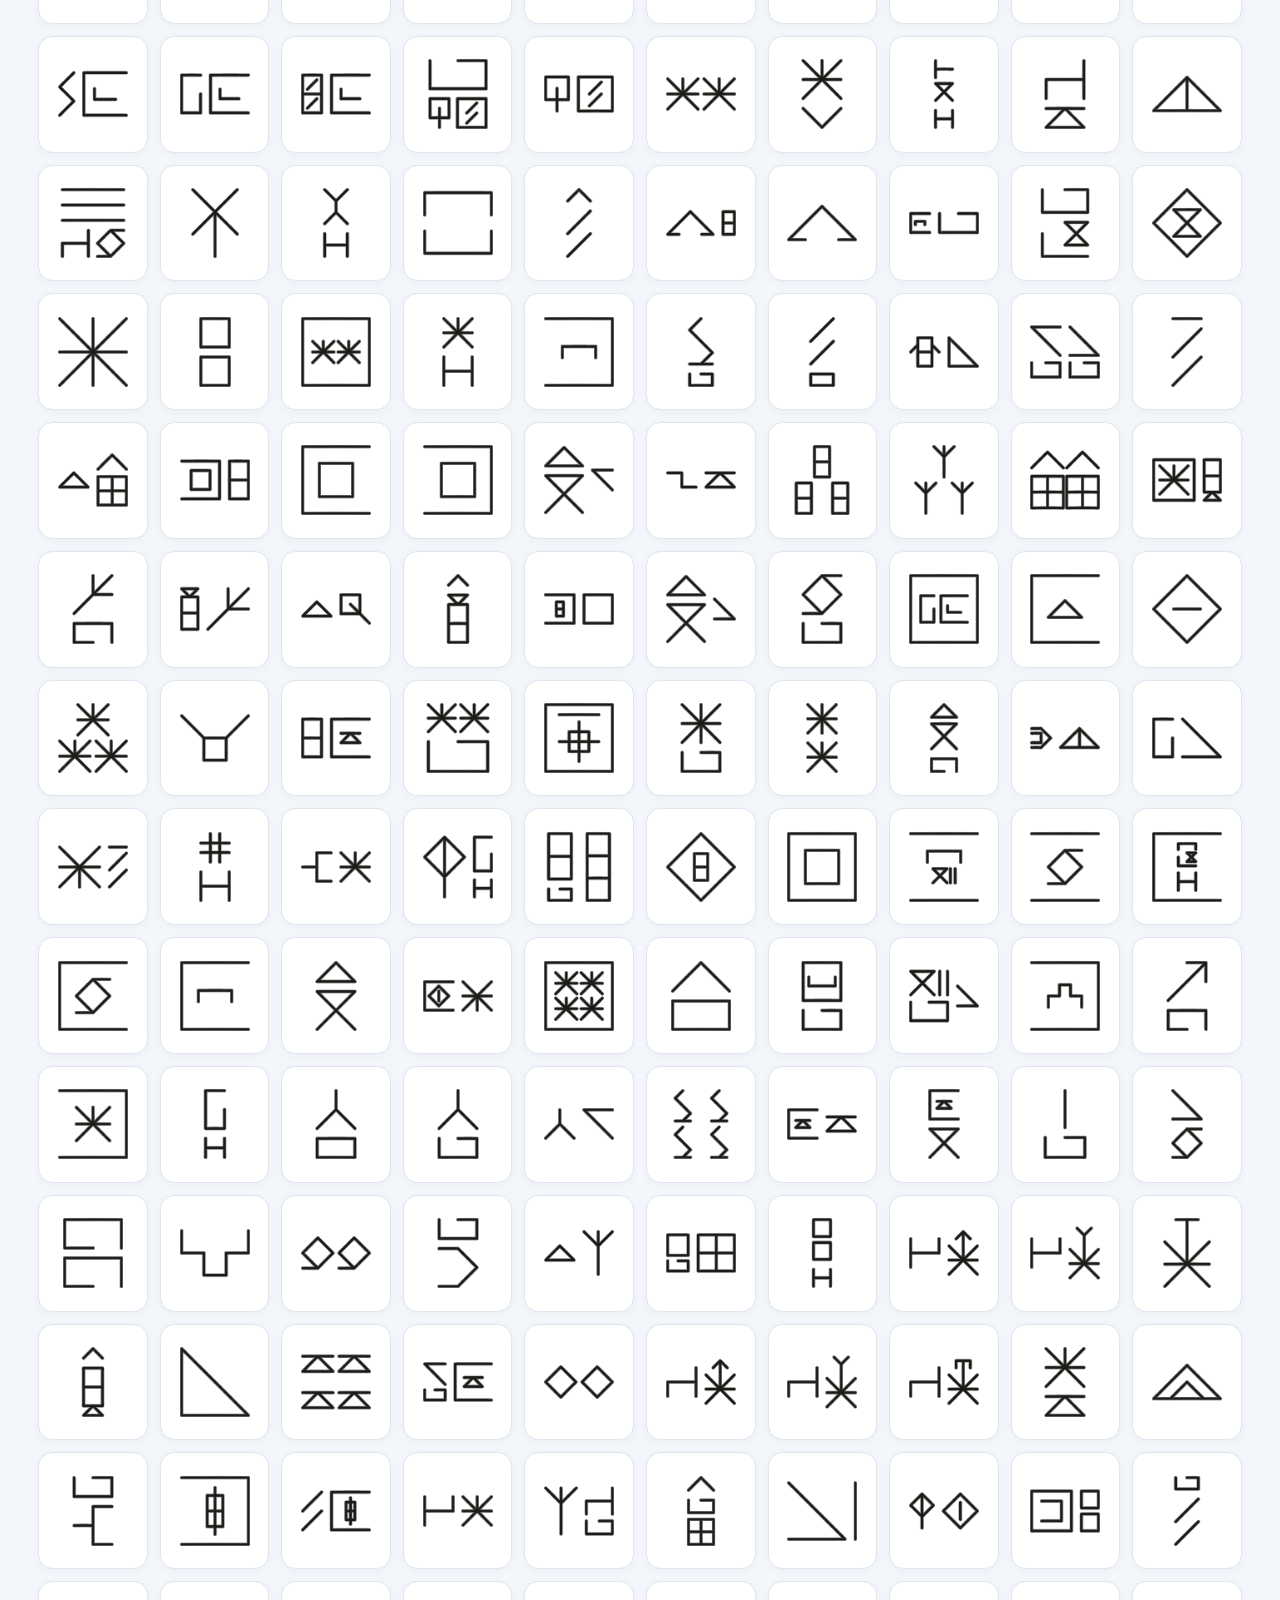
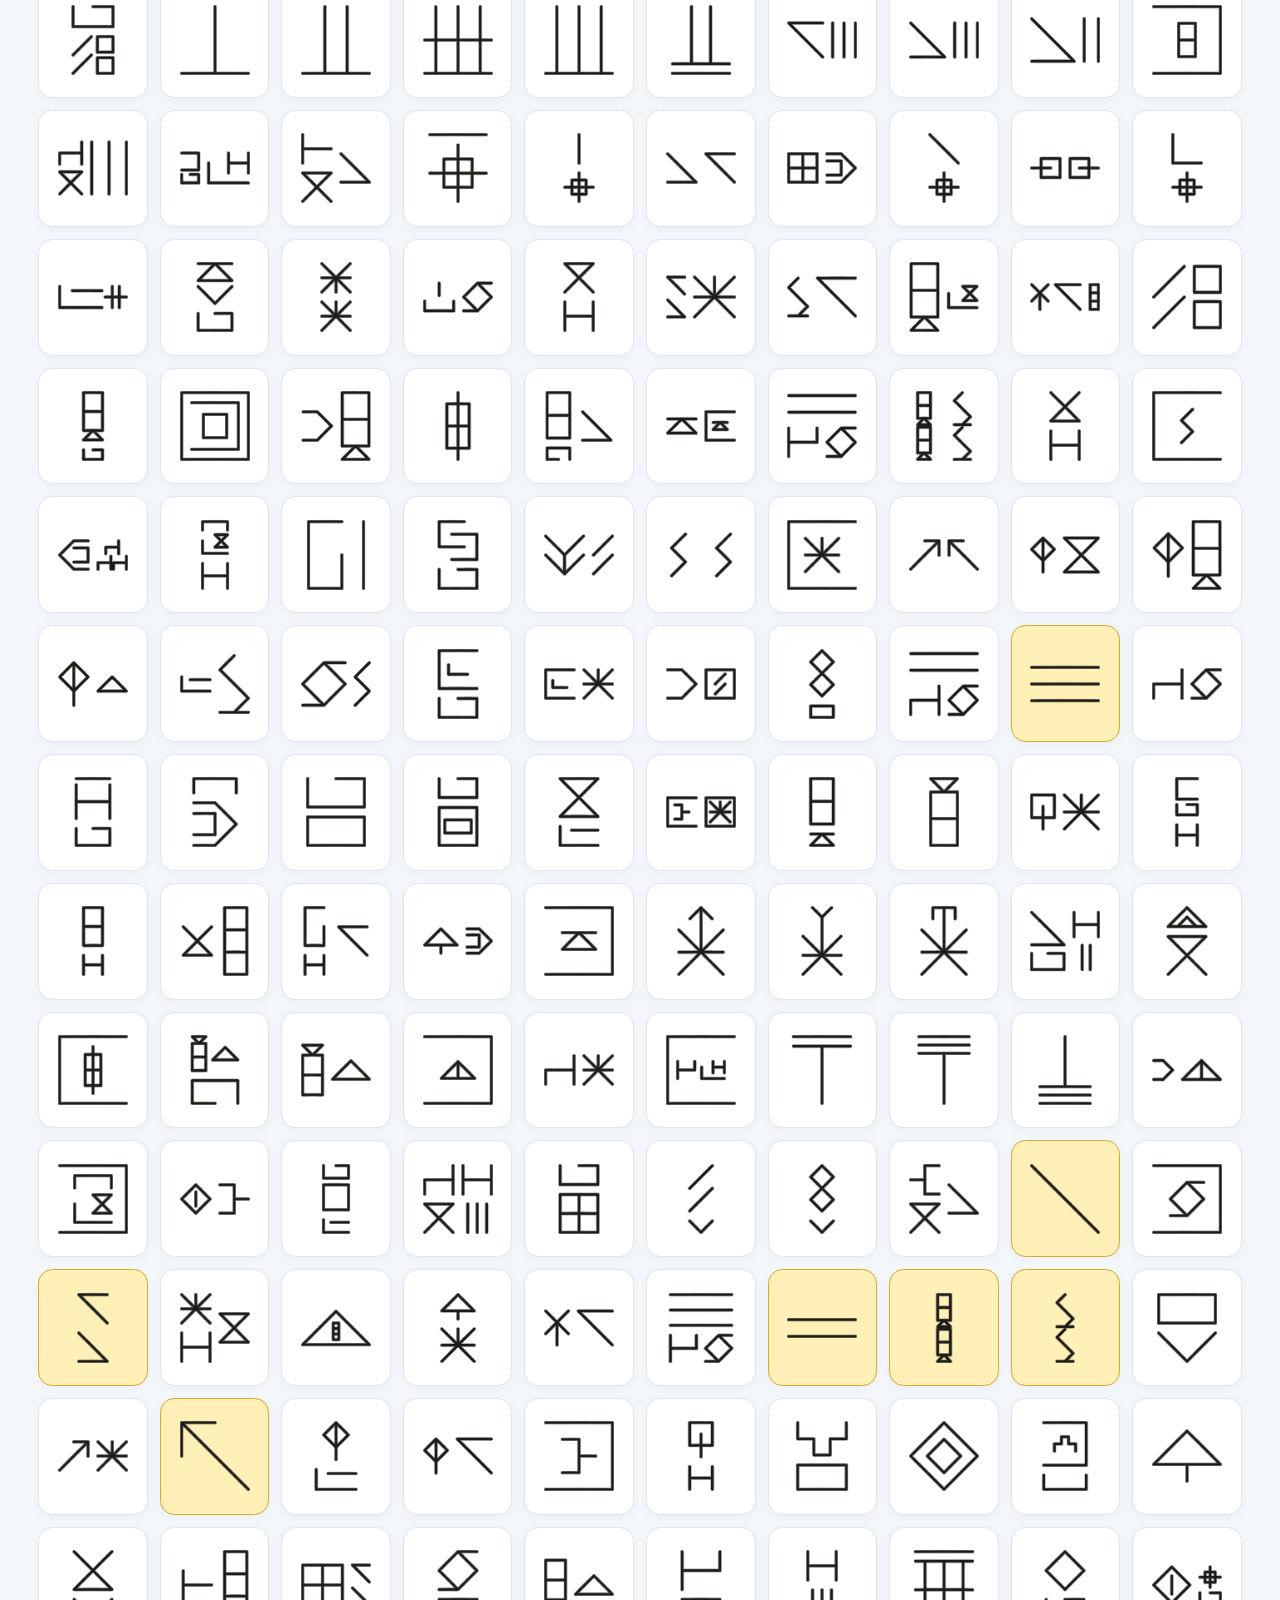
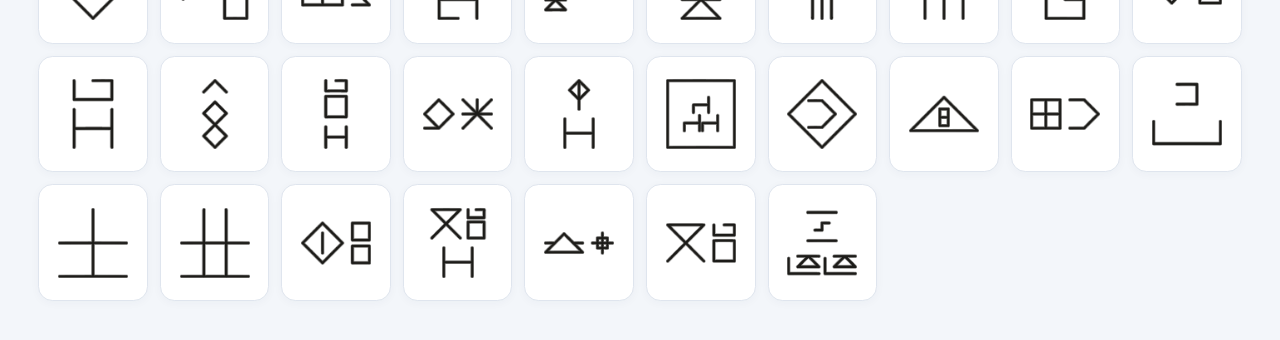
==== commit dfc847f2: "Update Demo database to build 26157838 with 13 newly reachable glyphs" ====
--- a/index.html
+++ b/index.html
@@ -7,8 +7,8 @@
     <meta name="description" content="浏览 Demo 中可达的字形，并查看到达每个字典页的完整点击路径。">
     <title>Demo 字典</title>
     <link rel="icon" type="image/png" href="icon.png">
-    <link rel="stylesheet" href="styles.css?v=f1528cc7973d">
-    <script src="app.js?v=a12b2842e044" defer></script>
+    <link rel="stylesheet" href="styles.css?v=5b0367caa842">
+    <script src="app.js?v=fa0cc839f37b" defer></script>
   </head>
   <body>
     <header class="app-bar">
--- a/styles.css
+++ b/styles.css
@@ -894,7 +894,7 @@
   display: block;
   width: 100%;
   height: 100%;
-  background-image: url("glyph-atlas.png?v=b040274ee1b1");
+  background-image: url("glyph-atlas.png?v=acb1ea692126");
   background-repeat: no-repeat;
   image-rendering: auto;
 }
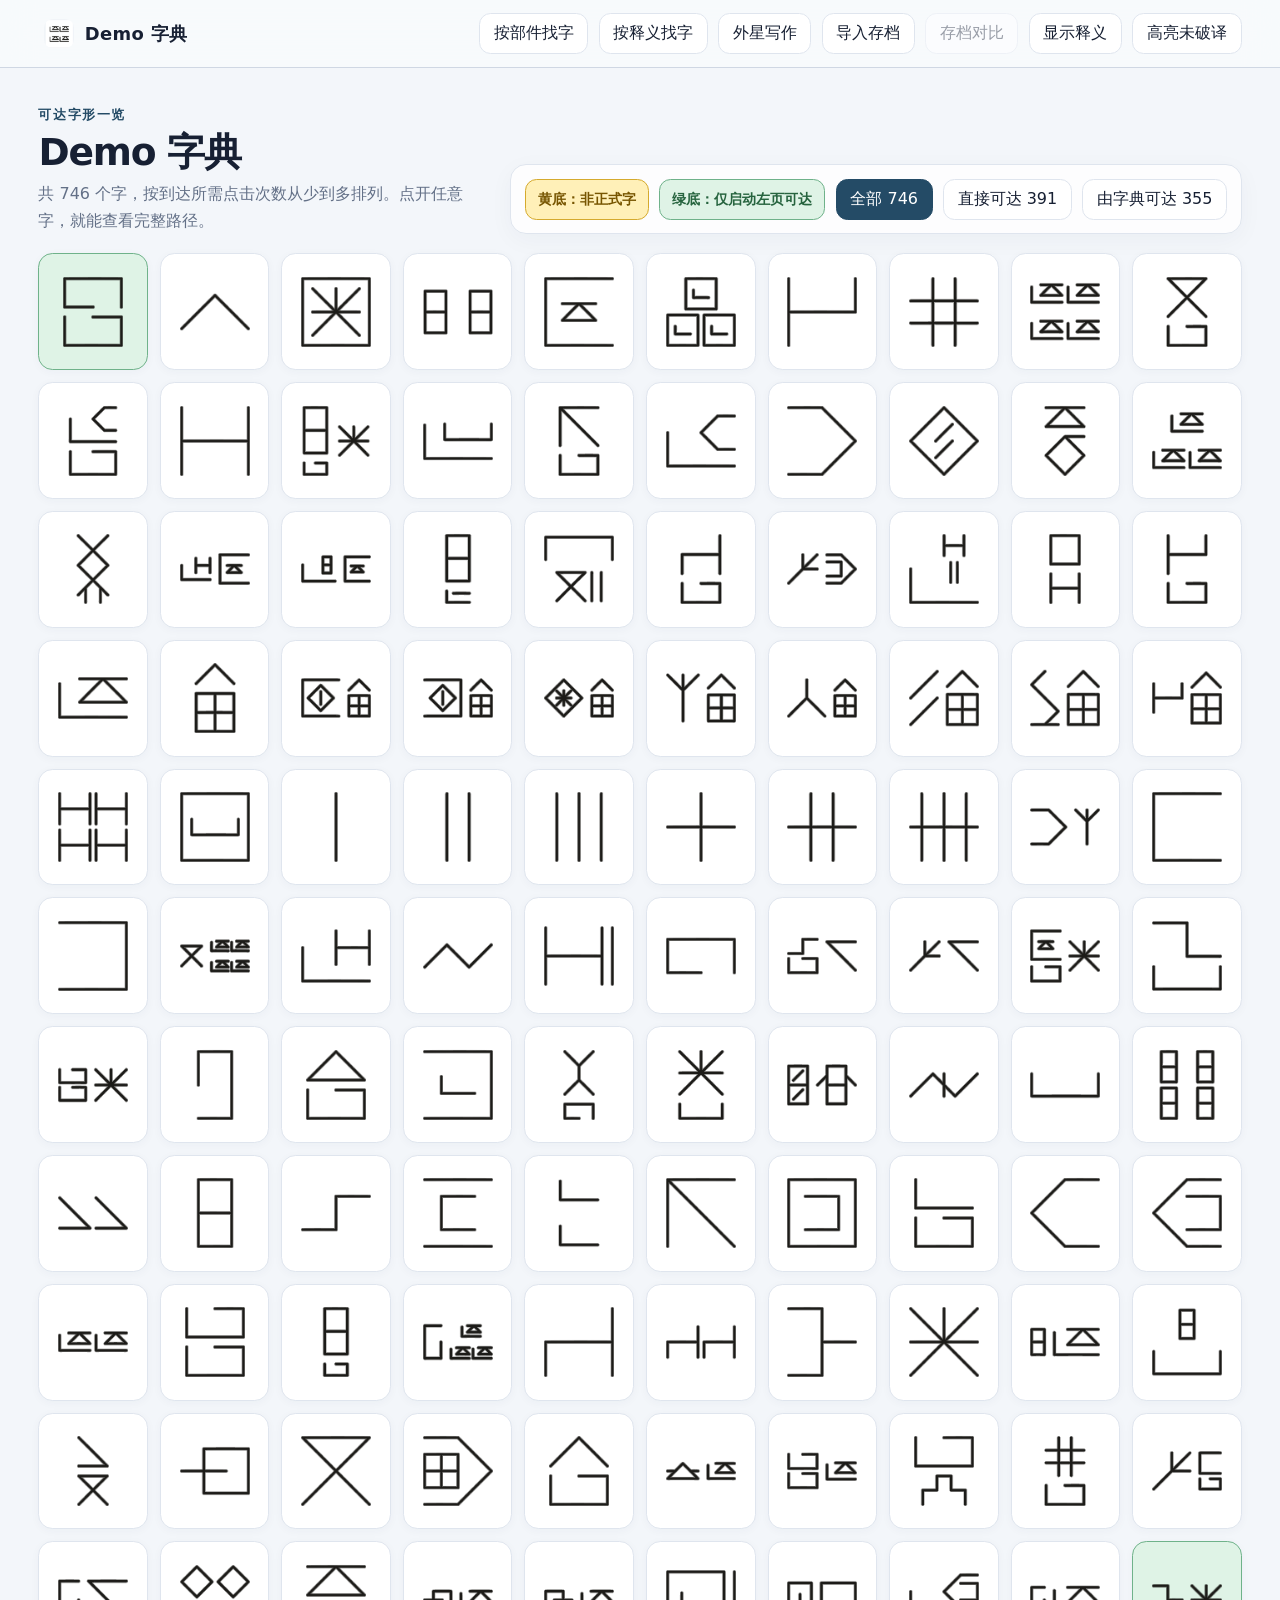
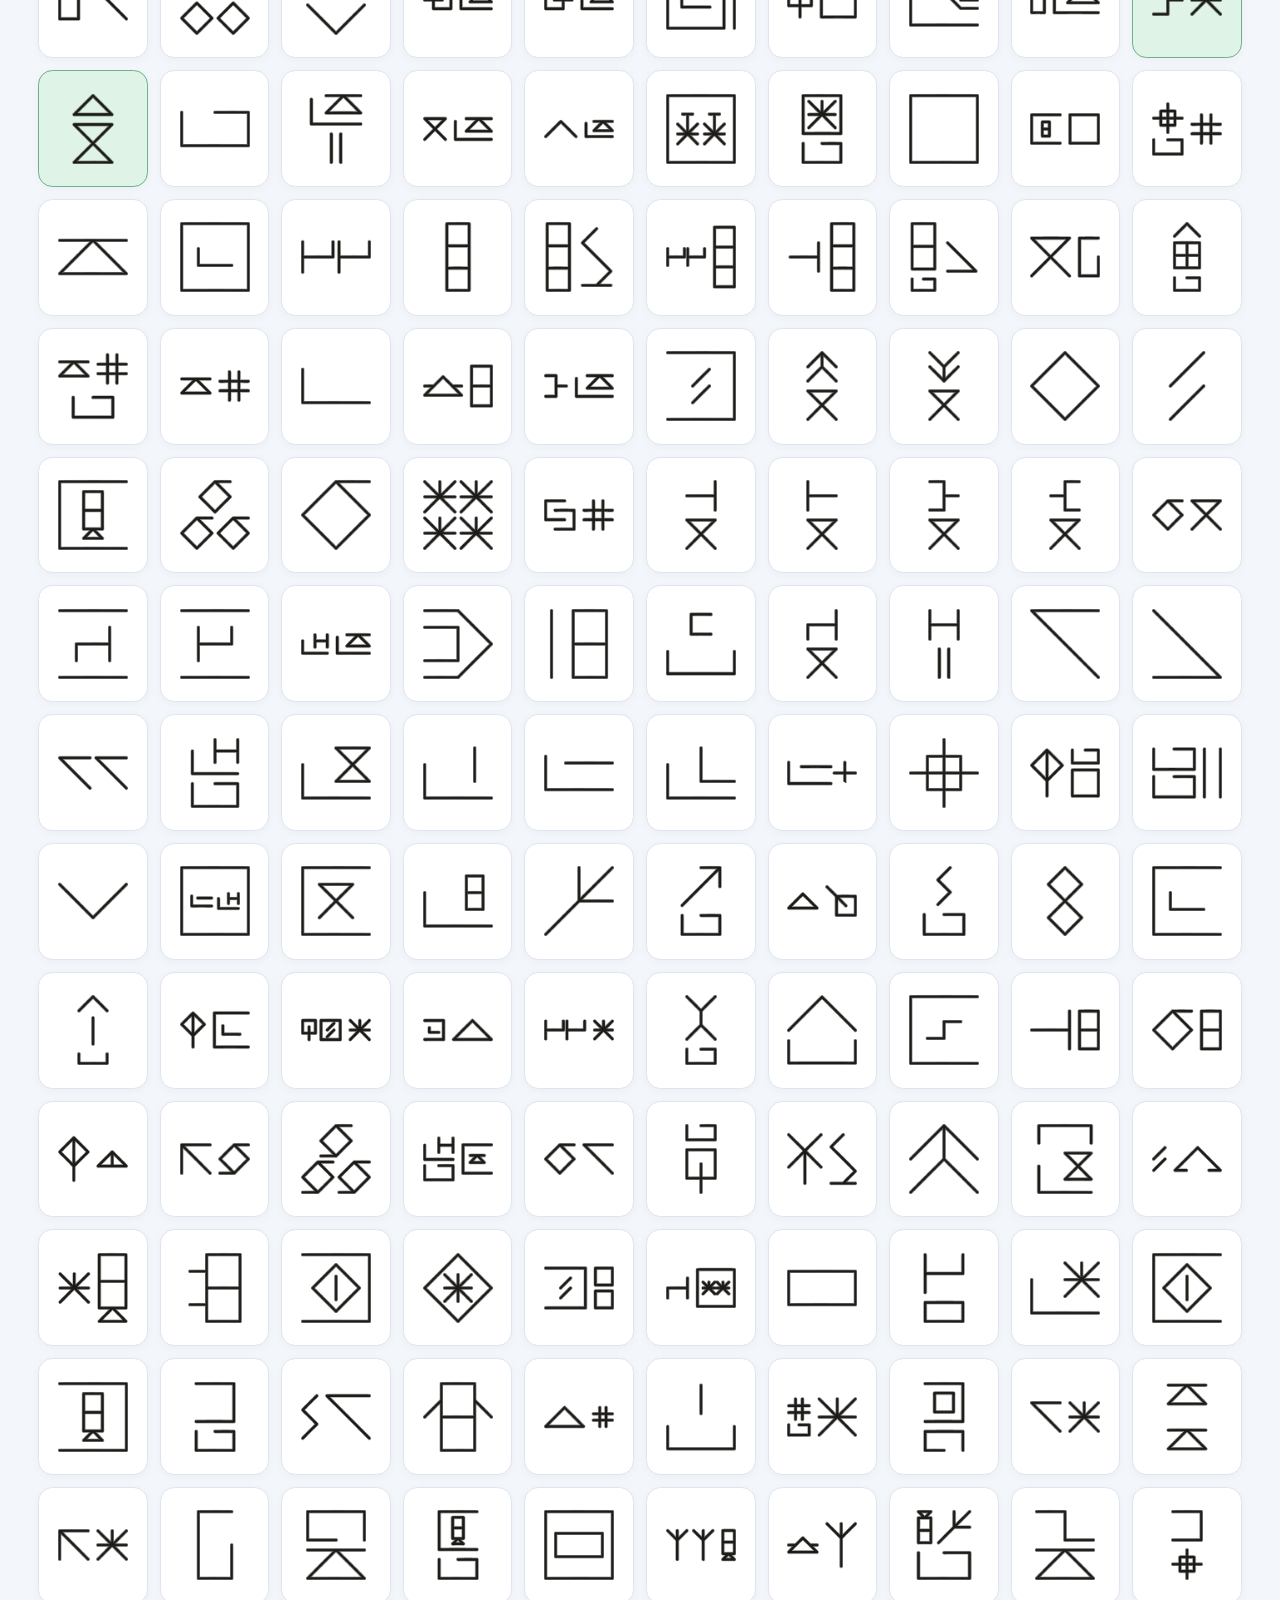
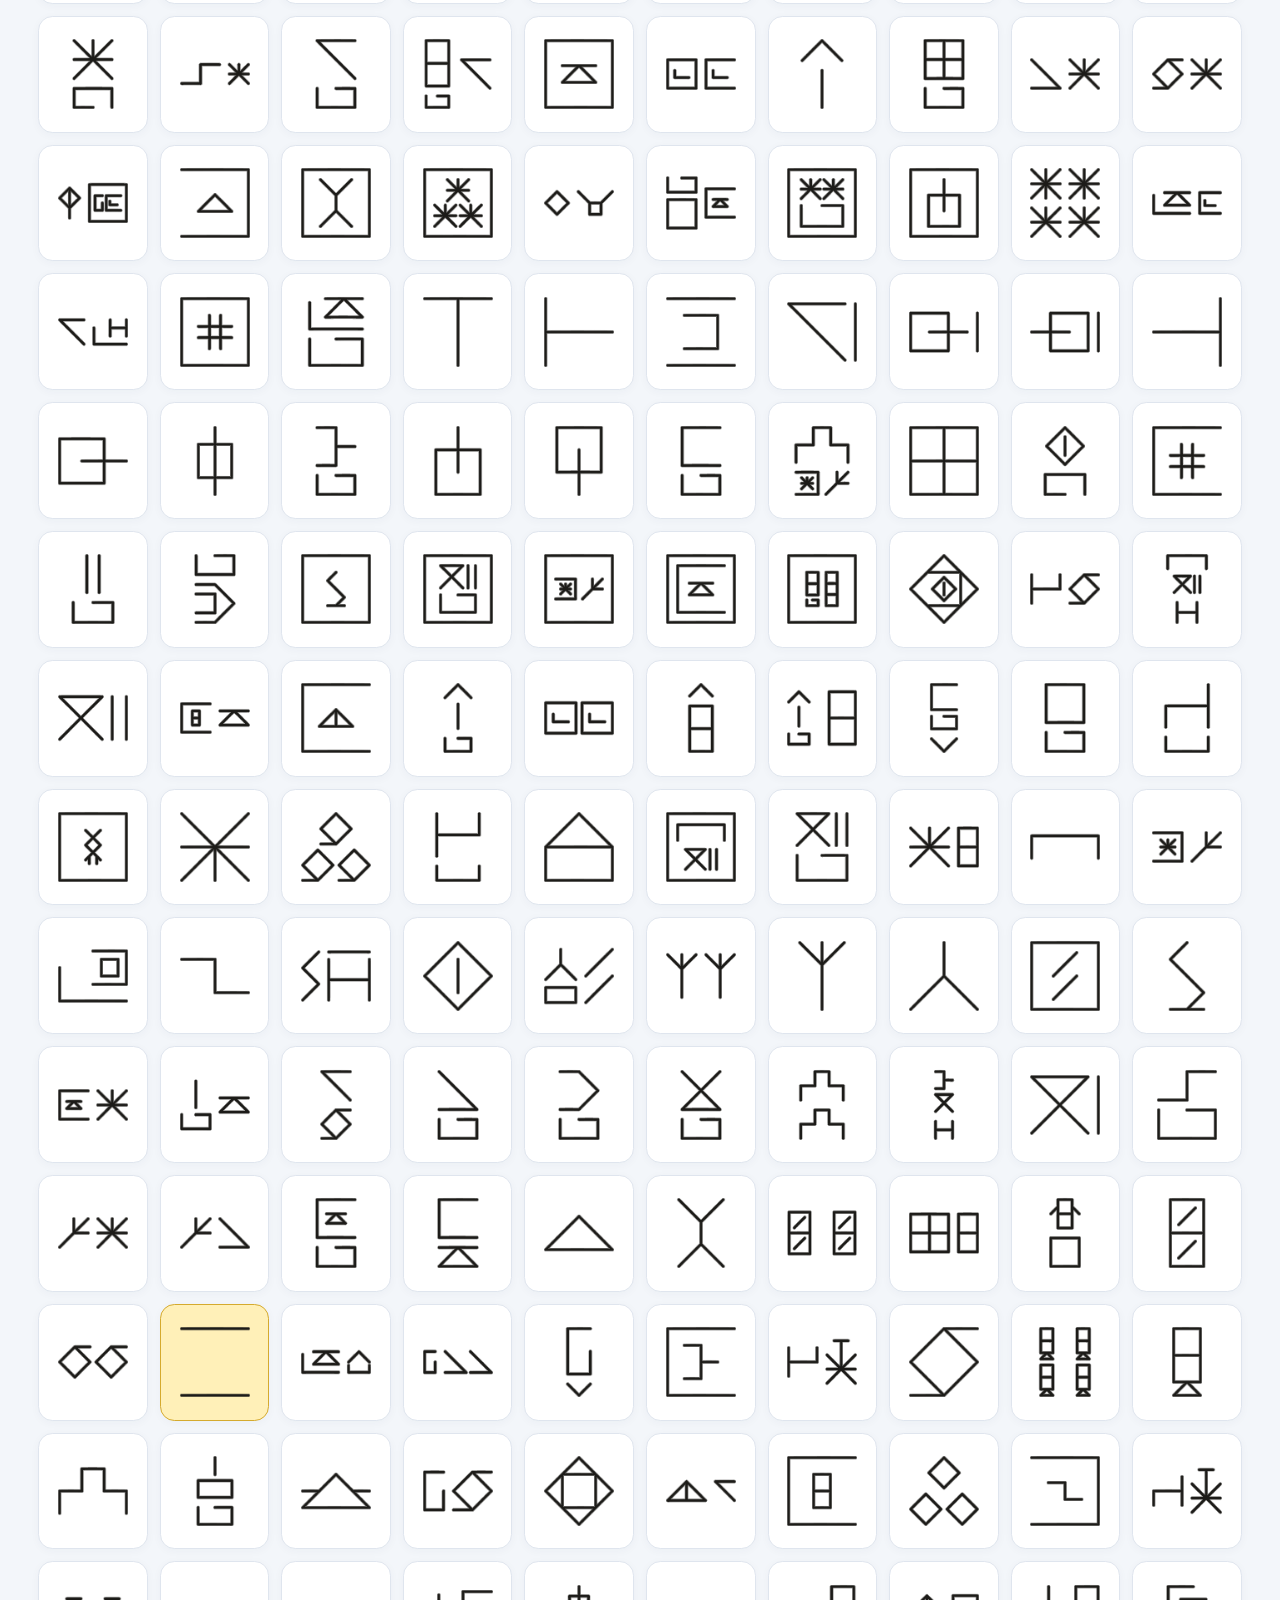
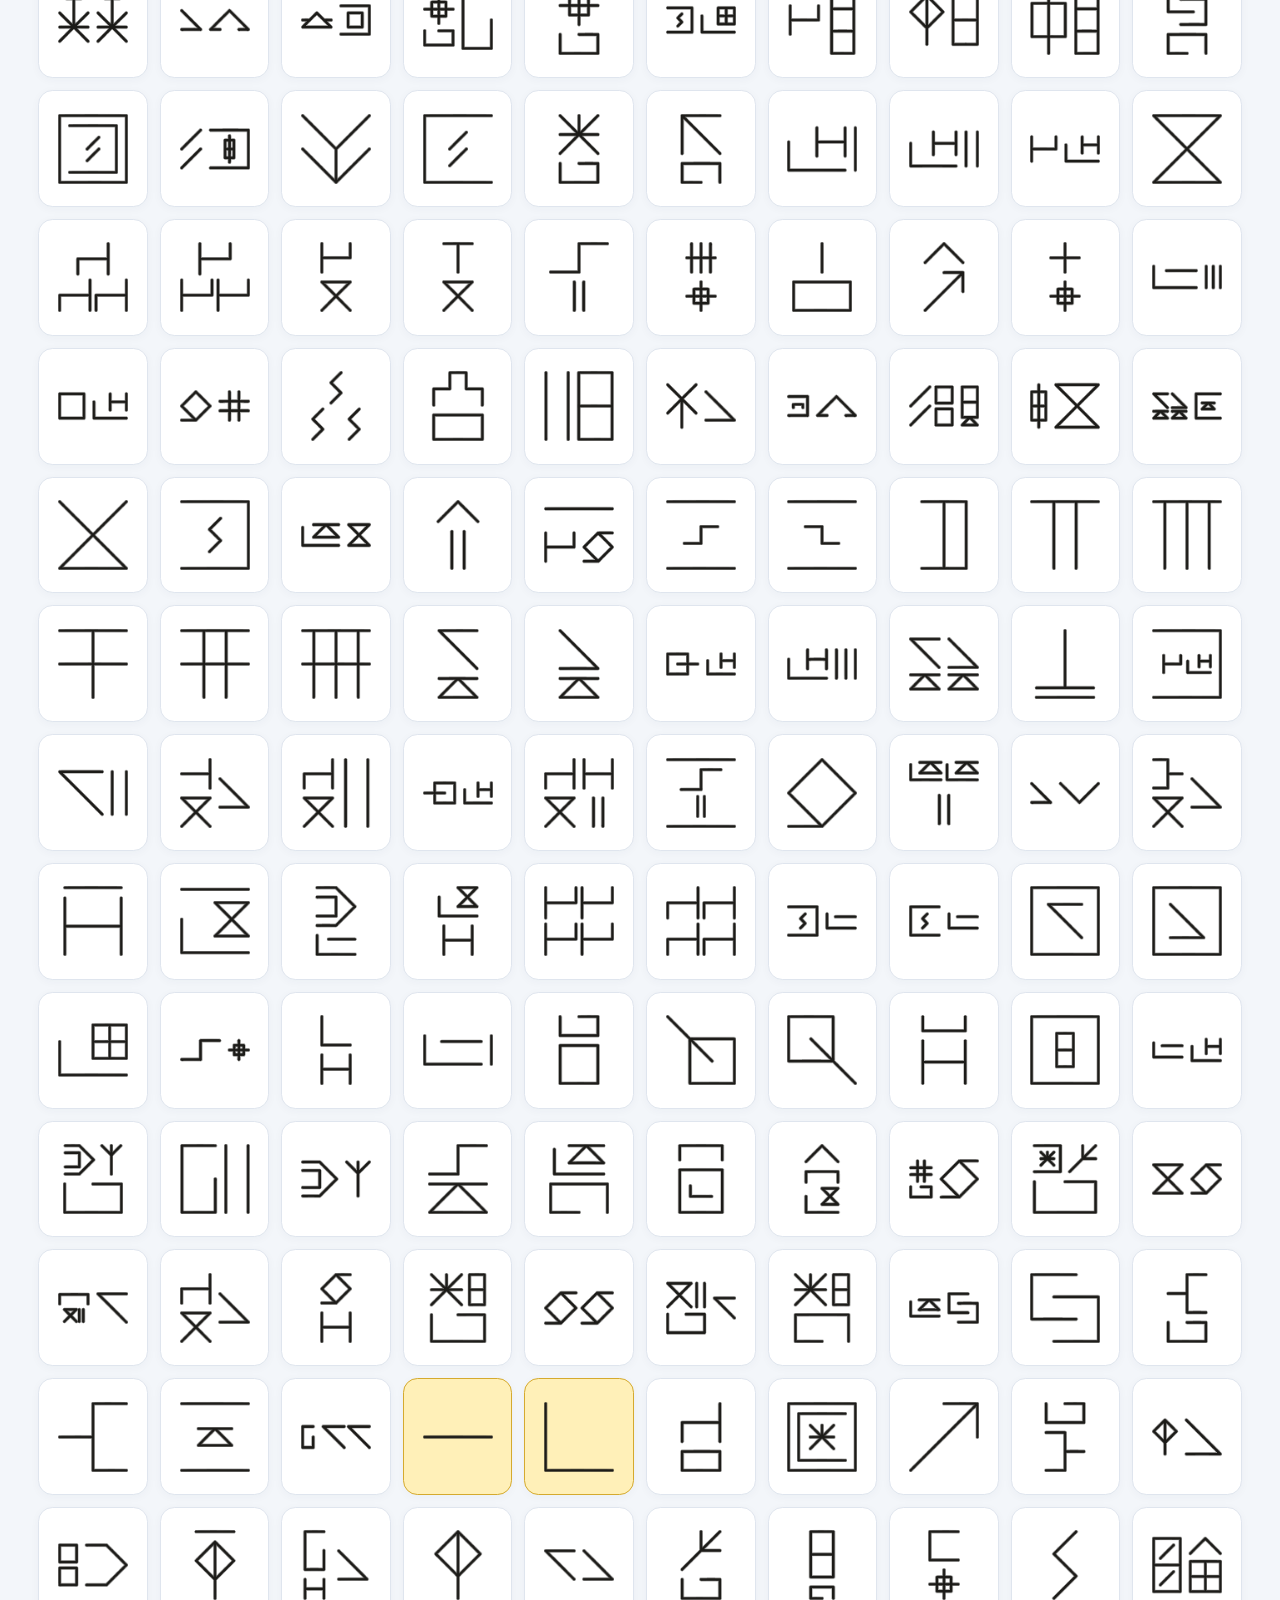
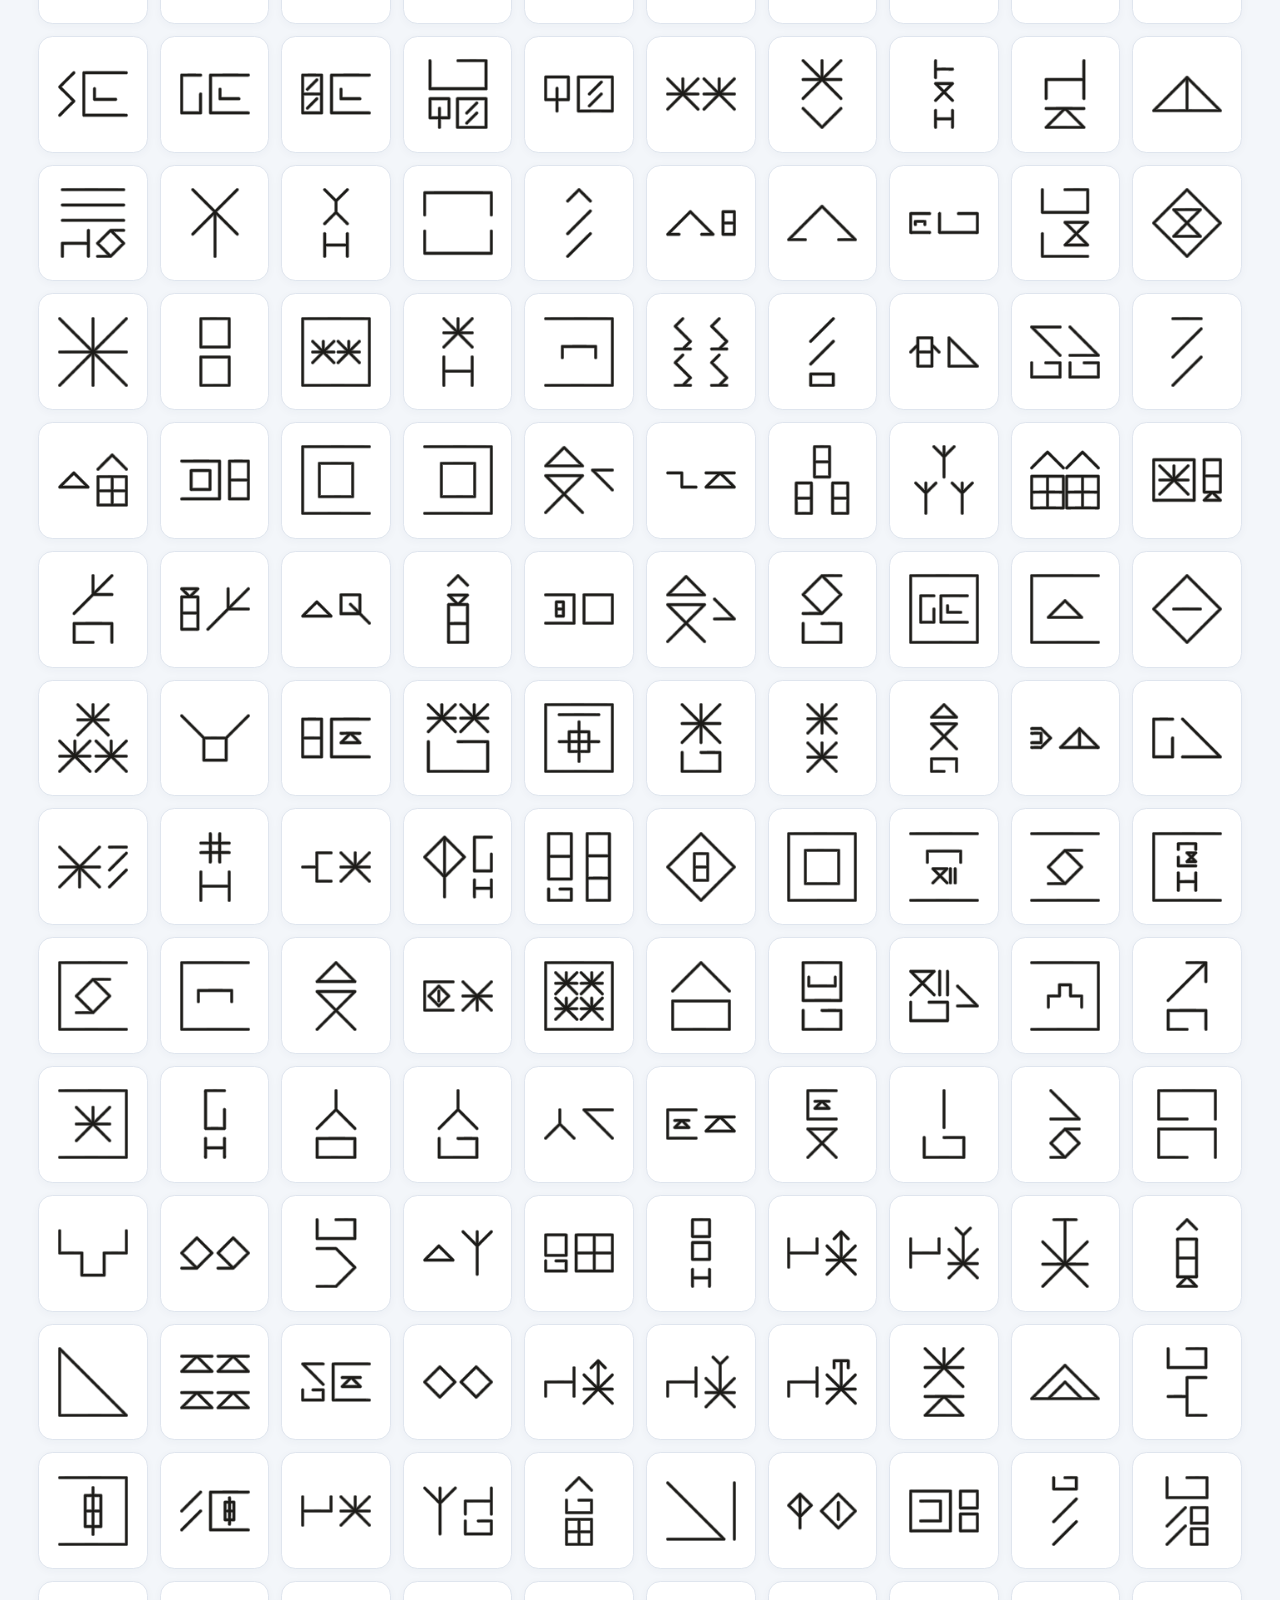
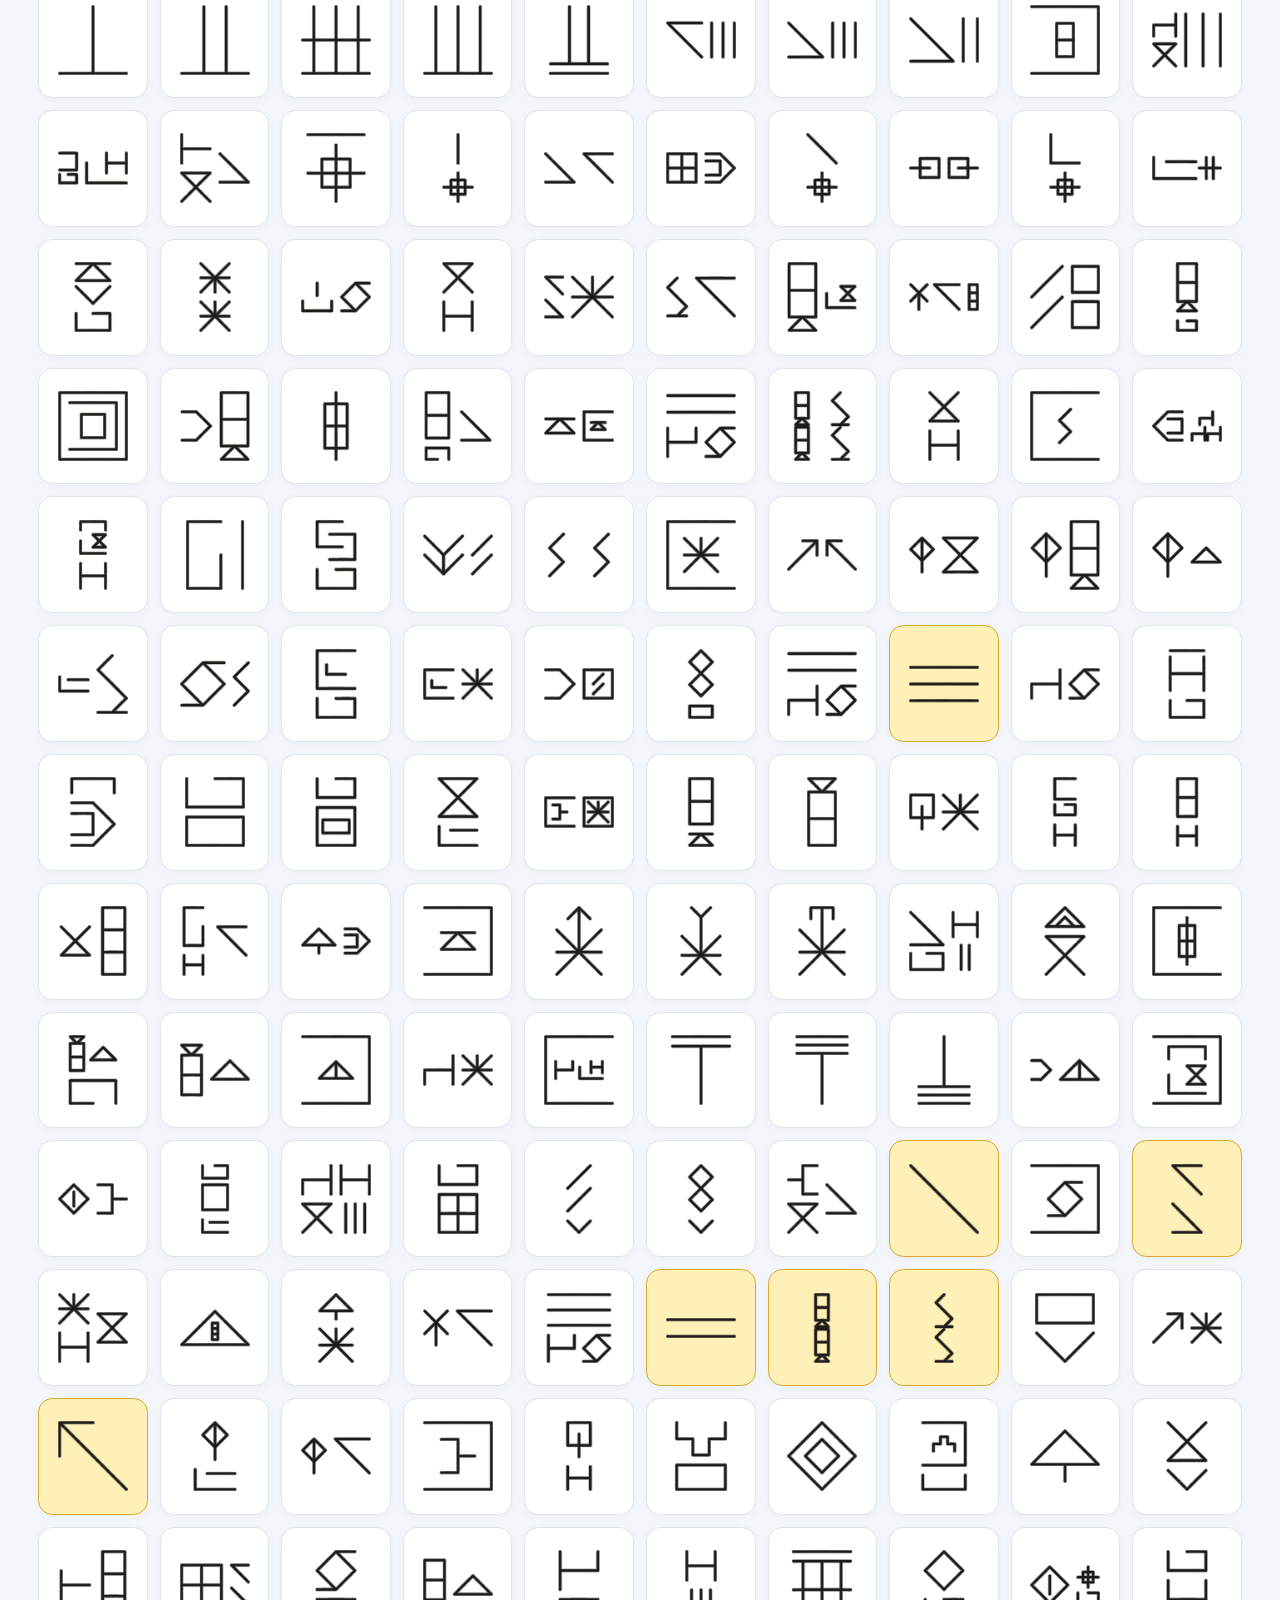
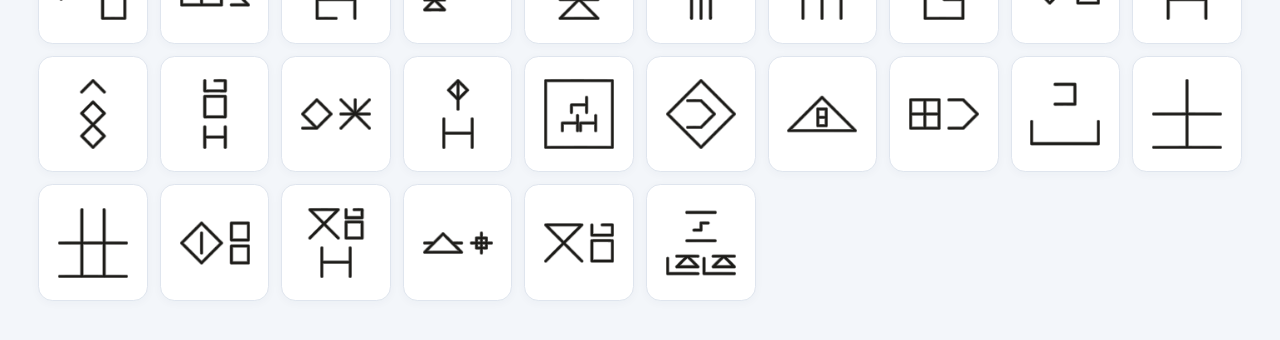
==== commit 6d0f40b1: "Update Demo database to build 26159842" ====
--- a/index.html
+++ b/index.html
@@ -7,8 +7,8 @@
     <meta name="description" content="浏览 Demo 中可达的字形，并查看到达每个字典页的完整点击路径。">
     <title>Demo 字典</title>
     <link rel="icon" type="image/png" href="icon.png">
-    <link rel="stylesheet" href="styles.css?v=5b0367caa842">
-    <script src="app.js?v=fa0cc839f37b" defer></script>
+    <link rel="stylesheet" href="styles.css?v=ac0ddda5f38a">
+    <script src="app.js?v=6d612dab6815" defer></script>
   </head>
   <body>
     <header class="app-bar">
--- a/styles.css
+++ b/styles.css
@@ -894,7 +894,7 @@
   display: block;
   width: 100%;
   height: 100%;
-  background-image: url("glyph-atlas.png?v=acb1ea692126");
+  background-image: url("glyph-atlas.png?v=493e4376d904");
   background-repeat: no-repeat;
   image-rendering: auto;
 }
